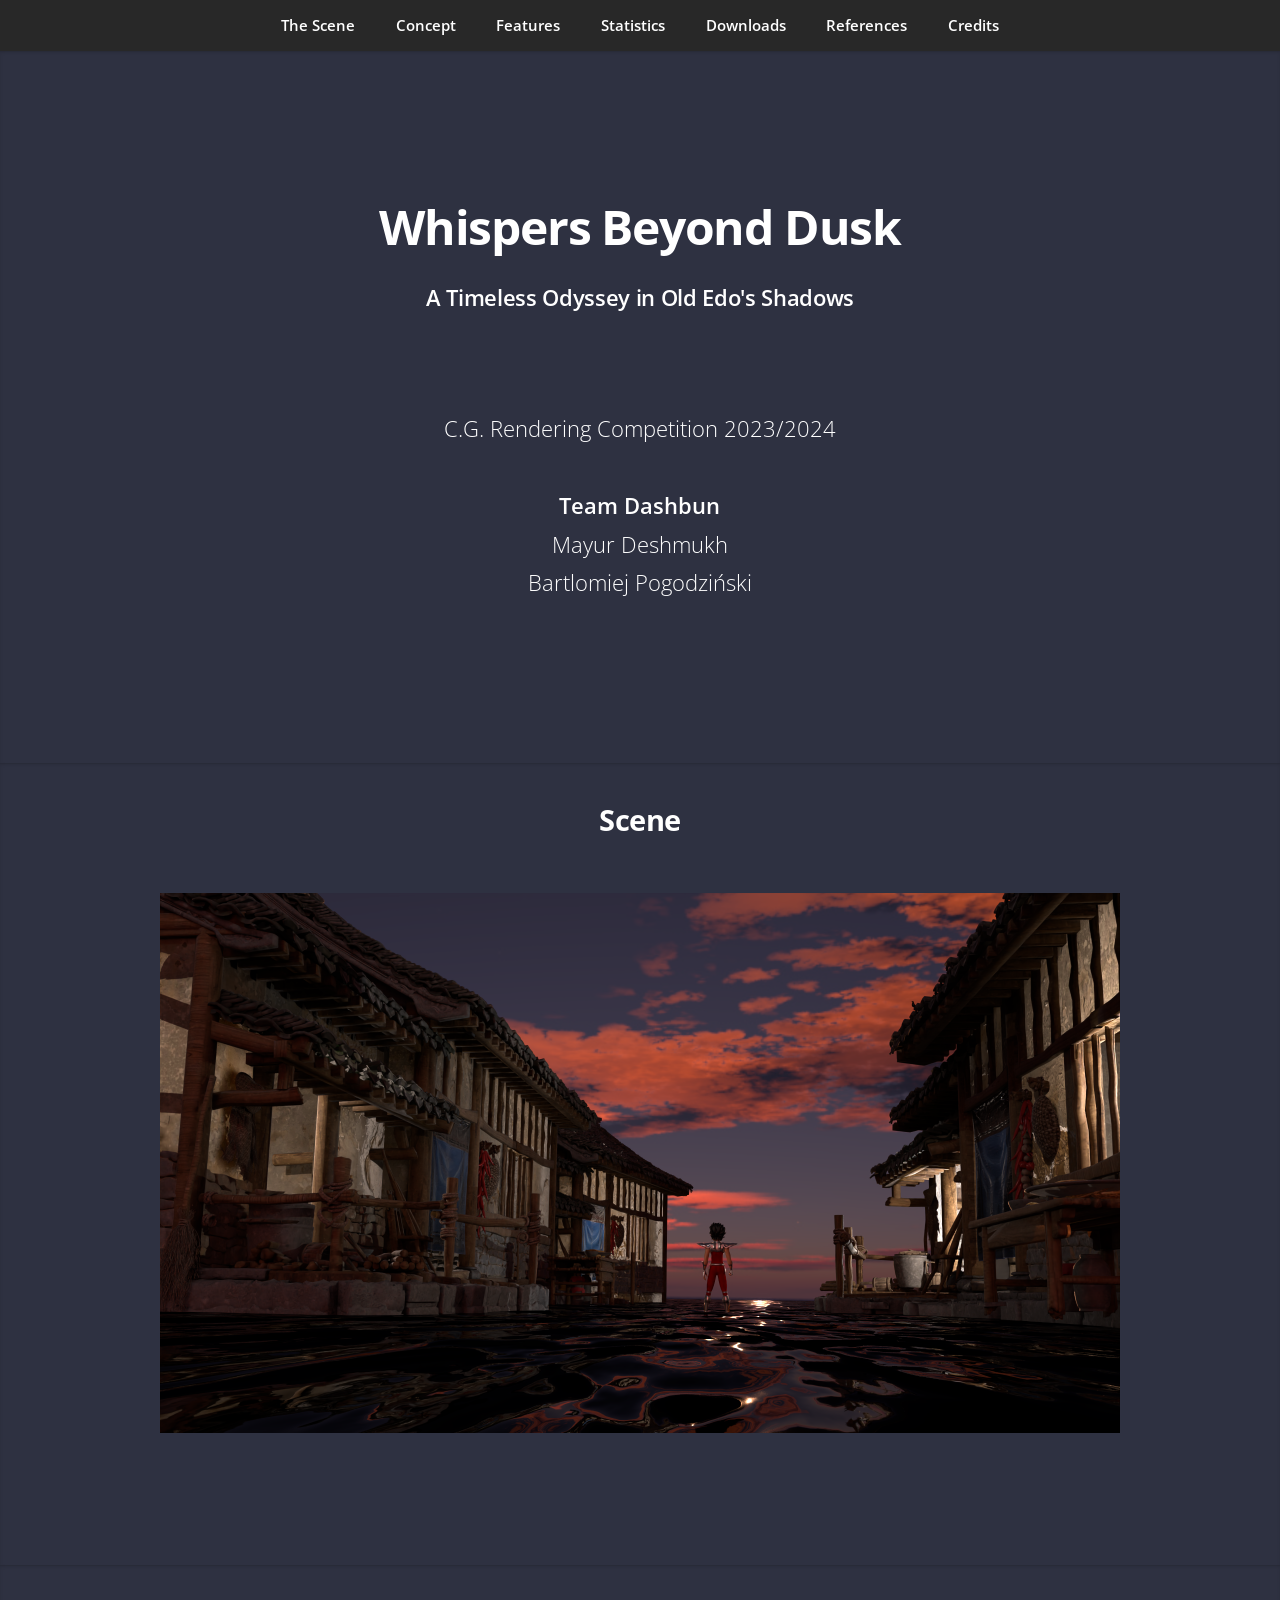
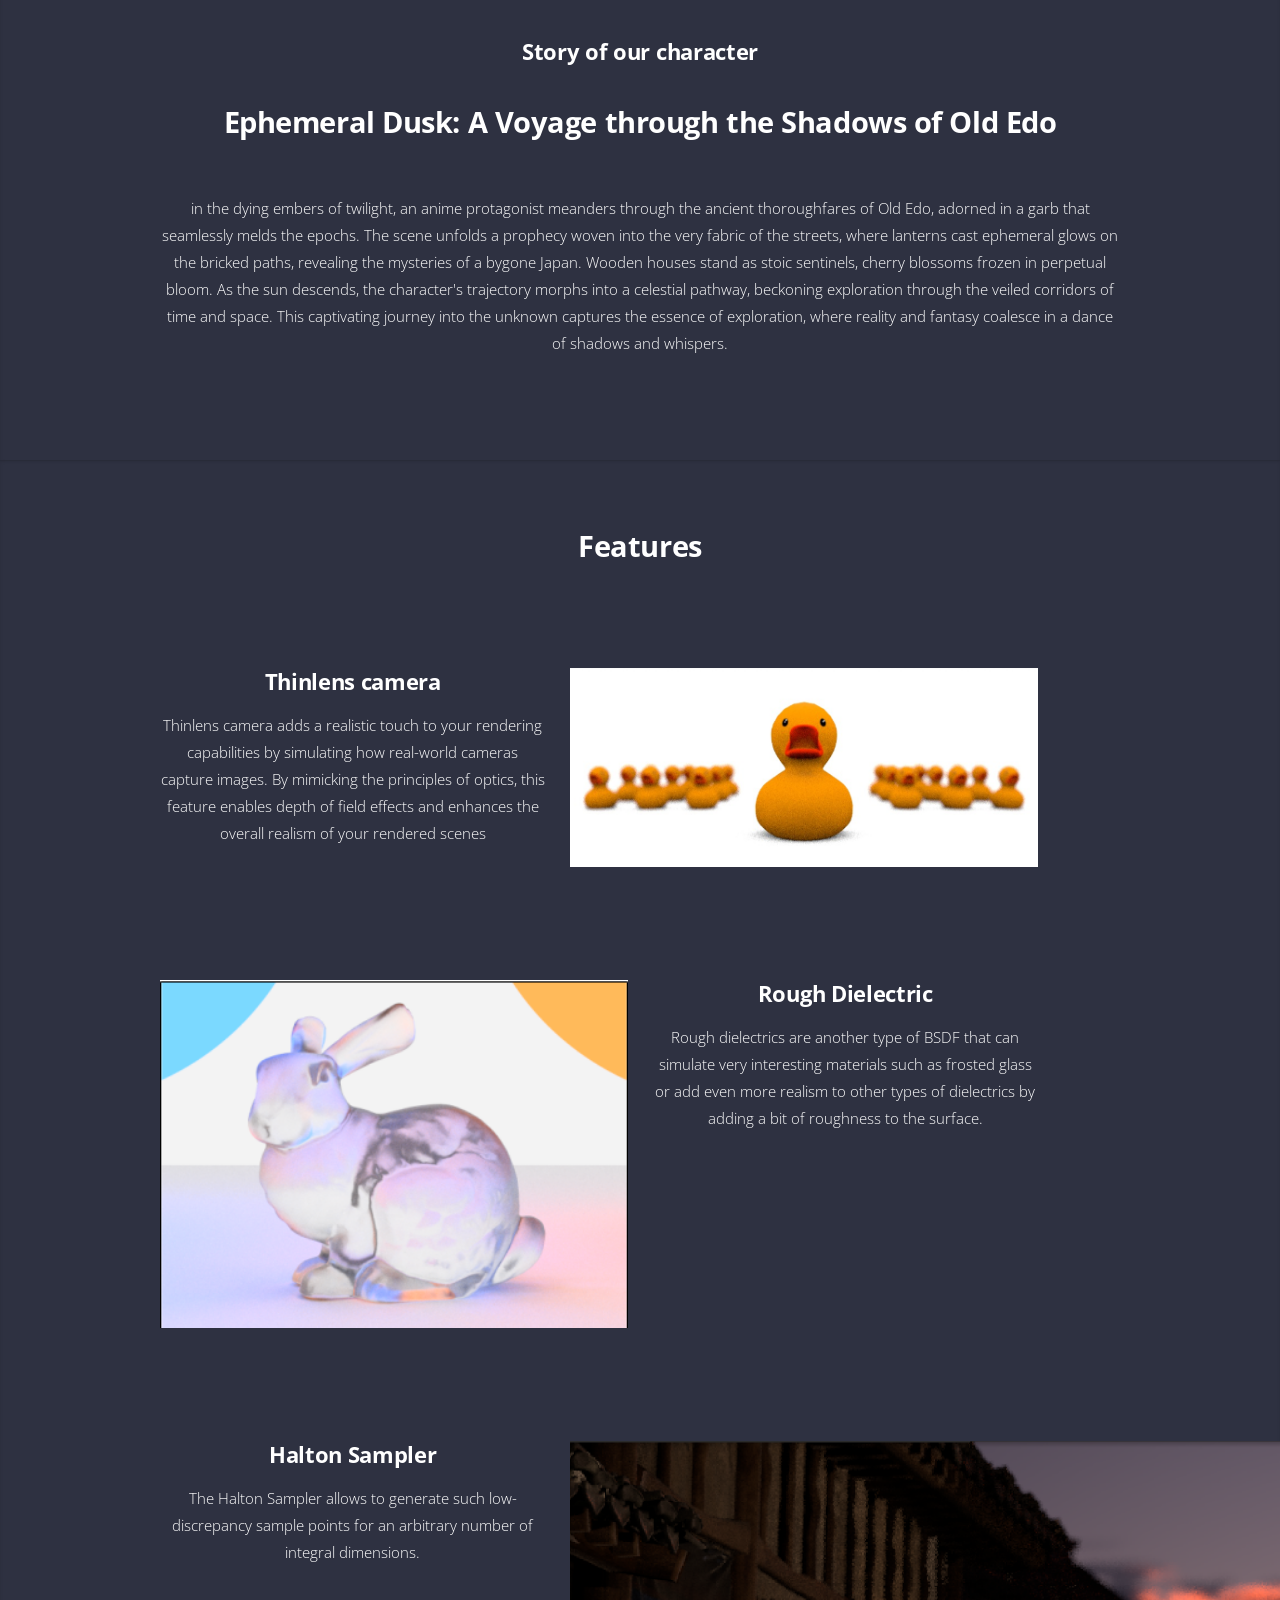
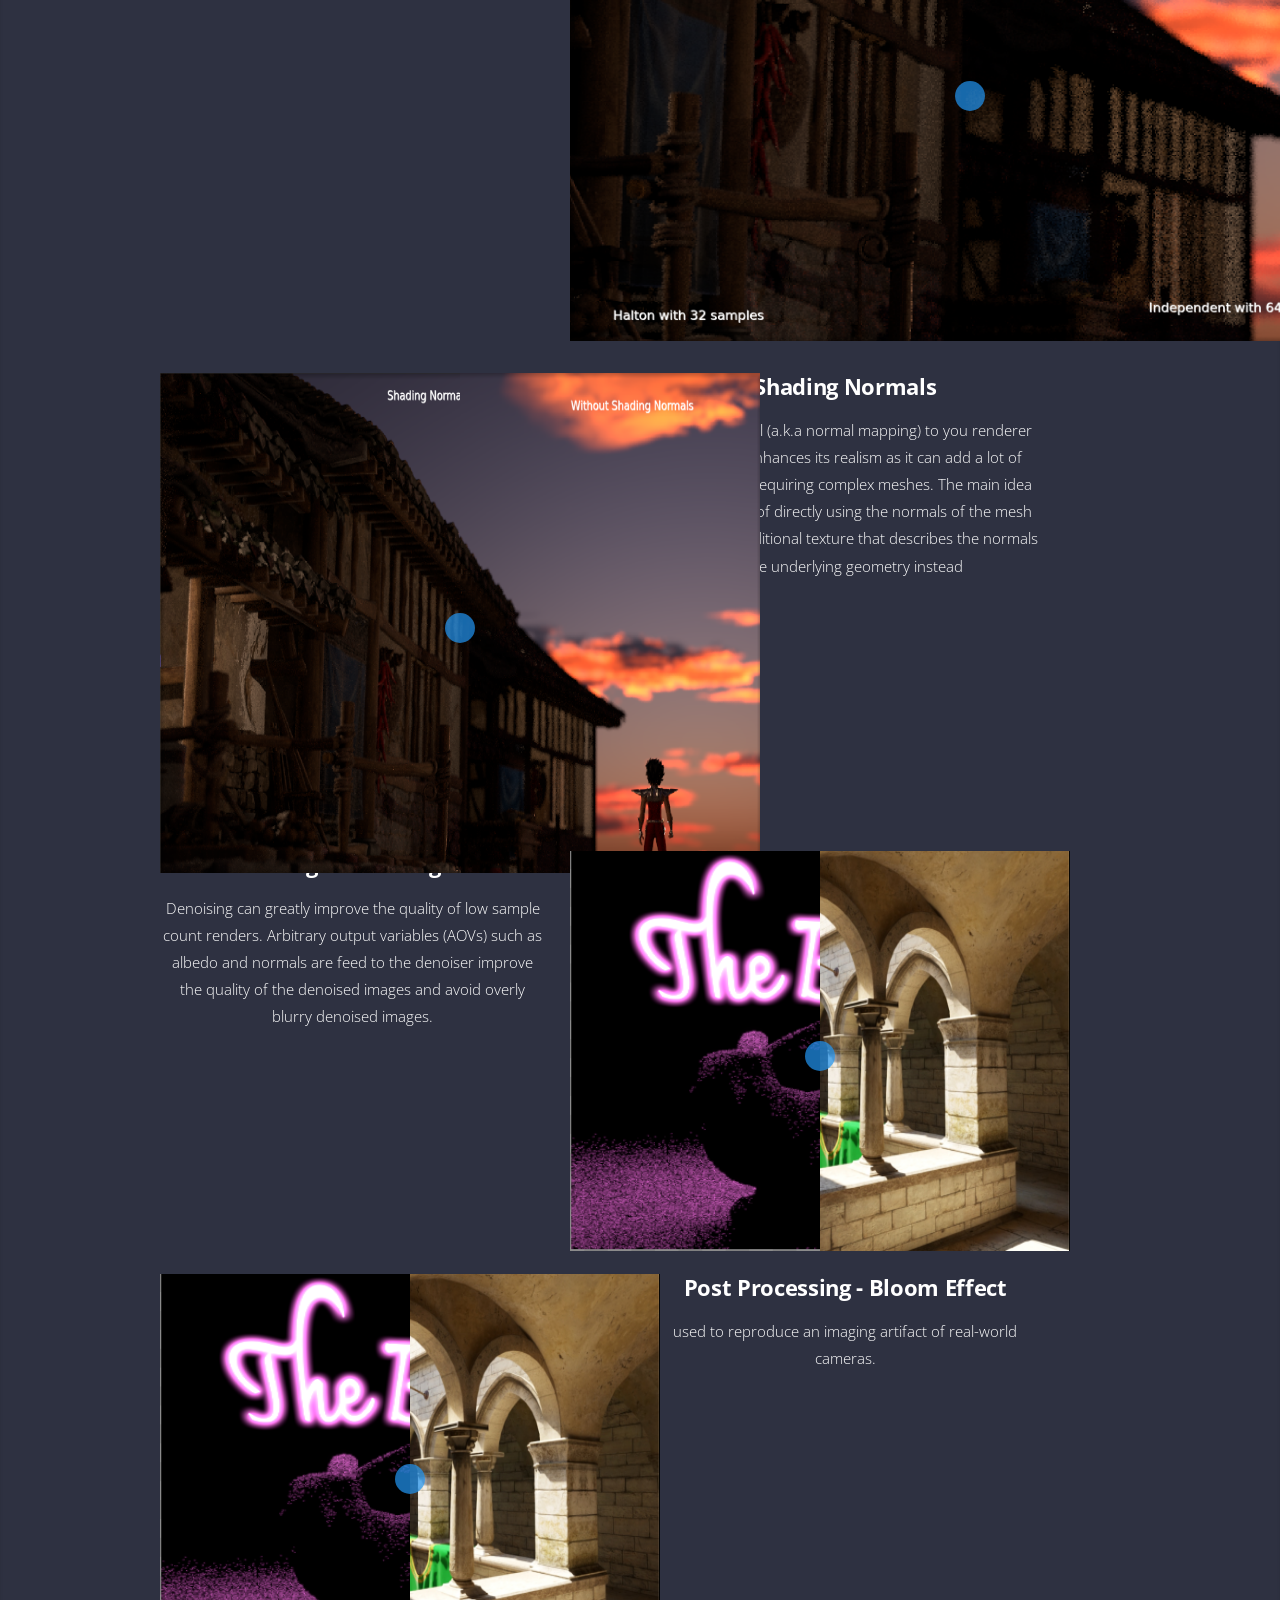
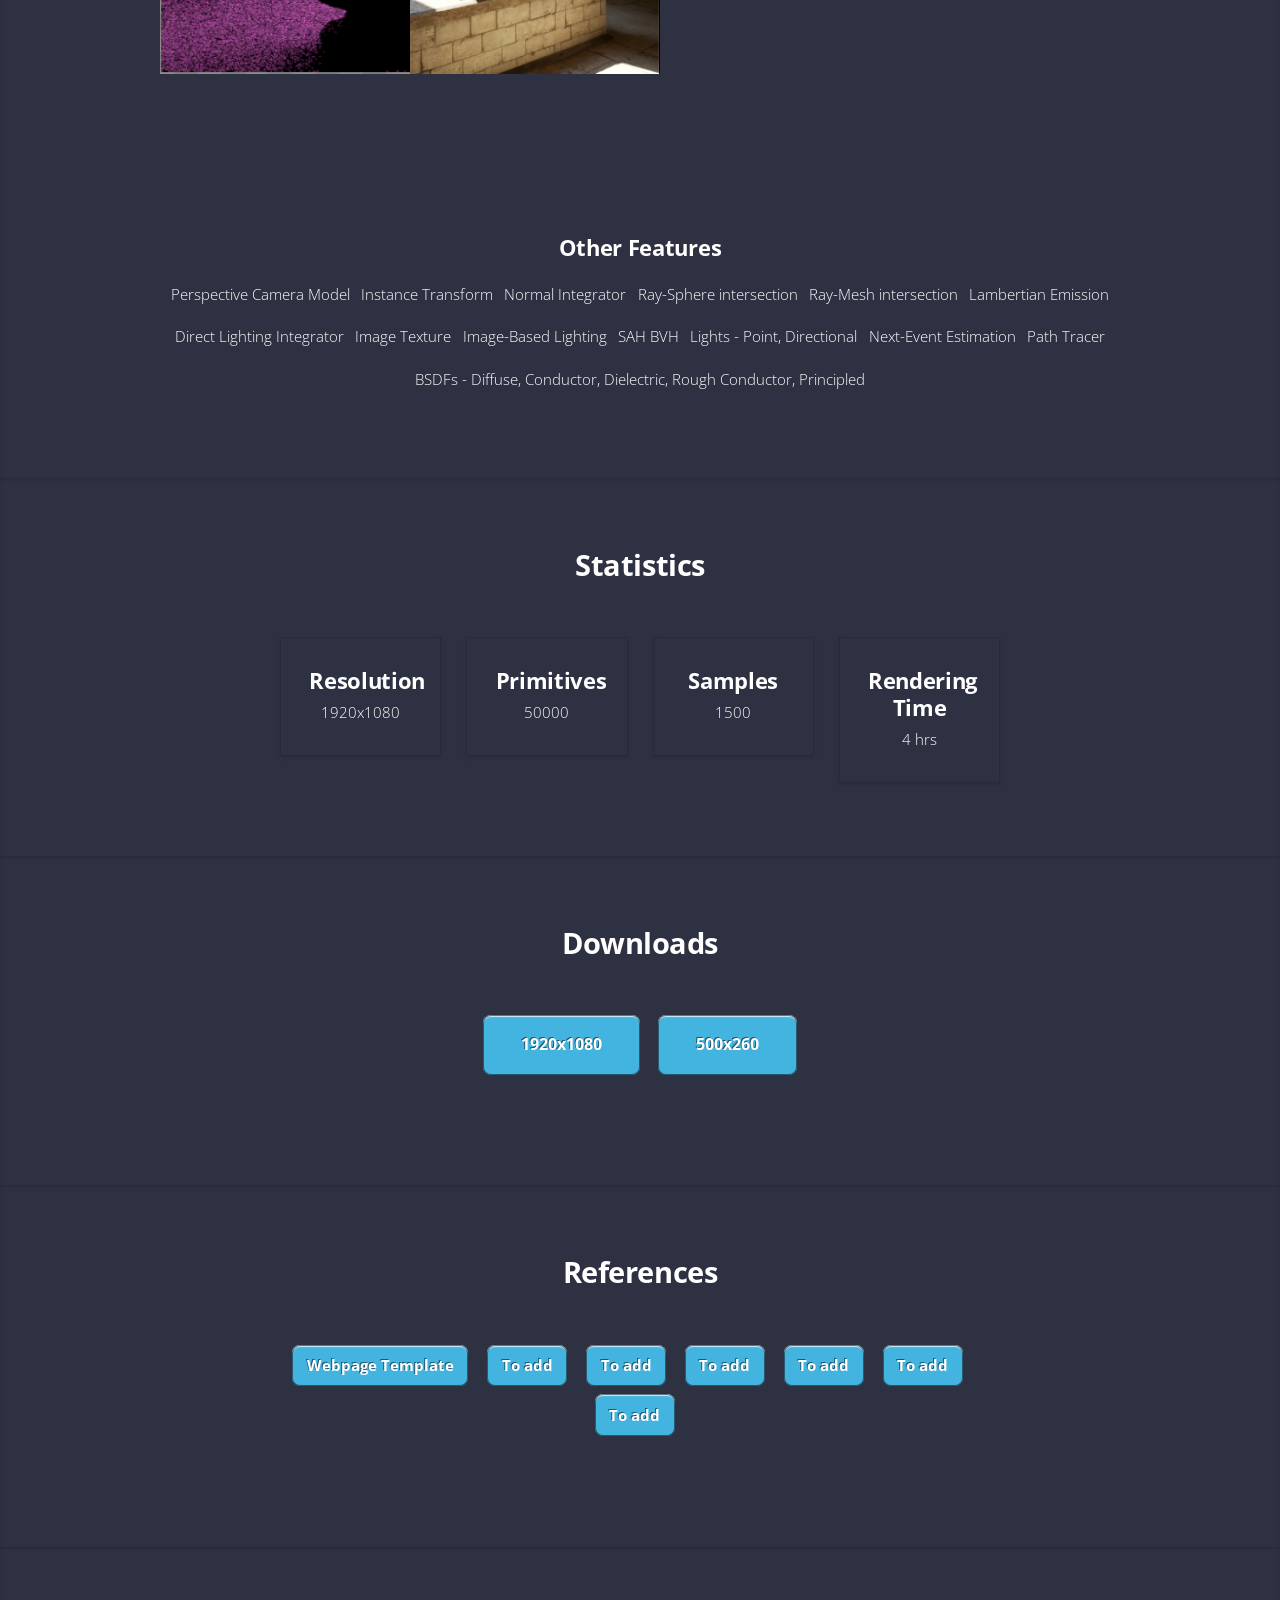
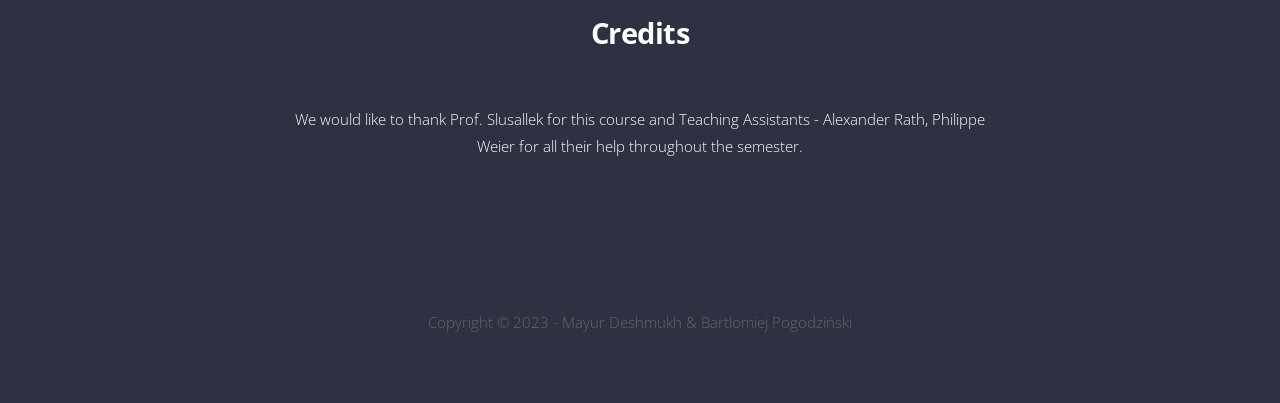
==== website/index.html @ 5ea7f29d "Update images" ====
<!DOCTYPE HTML>
<!--
	Miniport by HTML5 UP
	html5up.net | @ajlkn
	Free for personal and commercial use under the CCA 3.0 license (html5up.net/license)
-->
<html>
	<head>
		<title>Whispers Beyond Dusk: A Timeless Odyssey in Old Edo's Shadows</title>
		<meta charset="utf-8" />
		<meta name="viewport" content="width=device-width, initial-scale=1, user-scalable=no" />
		<link rel="stylesheet" href="assets/css/main.css" />
	</head>
	<body class="is-preload">

		<!-- Nav -->
			<nav id="nav">
				<ul class="container">
					<li><a href="#scene">The Scene</a></li>
					<li><a href="#scene_details">Concept</a></li>
					<li><a href="#features">Features</a></li>
					<li><a href="#statistics">Statistics</a></li>
					<li><a href="#downloads">Downloads</a></li>
					<li><a href="#references">References</a></li>
					<li><a href="#credits">Credits</a></li>
				</ul>
			</nav>

		<!-- Home -->
			<article id="top" class="wrapper style1">
				<div class="container">
					<div class="row aln-center">
						<div class="col-8 col-7-large col-12-medium">
							<!-- <header> -->
								<p><center><h1><strong style="color: #fff">Whispers Beyond Dusk</strong></h1></center></p>
								<p><center><h3><strong style="color: #fff">A Timeless Odyssey in Old Edo's Shadows</strong></h3></center></p>
								<br><br>
							<!-- </header> -->
							<center><p>C.G. Rendering Competition 2023/2024 <br> <br>
								<strong style="color: #fff">Team Dashbun</strong> <br>
							Mayur Deshmukh <br>
							Bartlomiej Pogodziński</p></center>
						</div>
					</div>
				</div>
			</article>

			<article  class="wrapper style2">
				<div class="container">
					<header>
						<h2>Scene</h2>
						<!-- <p>Proin odio consequat  sapien vestibulum consequat lorem dolore feugiat.</p> -->
					</header>
					<a id="scene" class="image featured"><img src="images/scene_high_resolution.png" alt="" /></a>
				</div>
			</article>

		<!-- Work -->
			<article id="scene_details" class="wrapper style1">
				<div class="container">
					<header style="color: #fff">
						<h3>Story of our character</h3> <br>
						<h2>Ephemeral Dusk: A Voyage through the Shadows of Old Edo</h2>
					</header>
						<!-- <h2>Here's all the stuff I do.</h2> -->
					<p>in the dying embers of twilight, an anime protagonist meanders through the ancient thoroughfares of Old Edo,
						adorned in a garb that seamlessly melds the epochs. The scene unfolds a prophecy woven into the very fabric of the streets,
						where lanterns cast ephemeral glows on the bricked paths, revealing the mysteries of a bygone Japan. 
						Wooden houses stand as stoic sentinels, cherry blossoms frozen in perpetual bloom. As the sun descends, 
						the character's trajectory morphs into a celestial pathway, beckoning exploration through the veiled corridors of time and space. 
						This captivating journey into the unknown captures the essence of exploration, 
						where reality and fantasy coalesce in a dance of shadows and whispers.</p>
					</div>
				</div>
			</article>

		<!-- Portfolio -->
			<article id="features" class="wrapper style1">
				<div class="container">
					<header>
						<h2>Features</h2>
						<br>
					</header>
					<div class="row">
						<div class="col-5 col-6-medium col-12-medium">
								<h3>Thinlens camera</h3>
								<p>Thinlens camera adds a realistic touch to your rendering capabilities by
									simulating how real-world cameras capture images. By mimicking the principles of optics, this feature enables
									depth of field effects and enhances the overall realism of your rendered scenes</p>
						</div>
						<div class="col-6 col-6-medium col-12-small">
								<a class="image featured"><img src="images/thin_lens.png" alt="" /></a>
						</div>
						<div class="col-6 col-6-medium col-12-small">

								<a class="image featured"><img src="images/rough_dielectric.png" alt="" /></a>
							<!-- </article> -->
						</div>
						<div class="col-5 col-6-medium col-12-medium">

								<h3>Rough Dielectric</h3>
								<p>Rough dielectrics are another type of BSDF that can simulate very interesting materials such as frosted glass
									or add even more realism to other types of dielectrics by adding a bit of roughness to the surface.</p>
							<!-- </article> -->
						</div>
						<div class="col-5 col-6-medium col-12-medium">

								<!-- <a href="#" class="image featured"><img src="images/pic03.jpg" alt="" /></a> -->
								<h3>Halton Sampler</h3>
								<p>The Halton Sampler allows to generate such low-discrepancy sample points for an arbitrary number of integral
									dimensions.</p>
									<br><br><br><br><br><br><br><br><br><br><br><br><br>
						</div>
						<div class="col-6 col-6-medium col-12-small">
							<div class="img-comp-container">
								<div class="img-comp-img">
									<img src="images/independent_64.png" width="800" height="500">
								</div>
								<div class="img-comp-img img-comp-overlay">
									<img src="images/halton_32_samples.png" width="800" height="500">
								</div>
							</div>
							
								<!-- <a class="image featured"><img src="images/halton_sampler.png" alt="" /></a> -->
						</div>
						<div class="col-6 col-6-medium col-12-small">
							<div class="img-comp-container">
								<div class="img-comp-img">
									<img src="images/without_normal.png" width="600" height="500">
								</div>
								<div class="img-comp-img img-comp-overlay">
									<img src="images/with_normal.png" width="600" height="500">
								</div>
							</div>
							
							
								<!-- <a class="image featured"><img src="images/shading_normals.png" alt="" /></a> -->
						</div>
						<div class="col-5 col-6-medium col-12-medium">
								<h3>Shading Normals</h3>
								<p>shading normal (a.k.a normal mapping) to you renderer can greatly enhances its realism as it can add
									a lot of detail without requiring complex meshes. The main idea is that instead of directly using the normals
									of the mesh you load an additional texture that describes the normals of the underlying geometry instead</p>
									<br><br><br><br><br><br><br><br>
						</div>
						<div class="col-5 col-6-medium col-12-medium">
								<h3>Image Denoising</h3>
								<p>Denoising can greatly improve the quality of low sample count renders. Arbitrary output variables (AOVs)
									such as albedo and normals are feed to the denoiser improve the quality of the denoised images and
									avoid overly blurry denoised images.
									
								</p>
								<br>
								<br><br><br><br><br><br>
						</div>
						<div class="col-6 col-6-medium col-12-small">
							<div class="img-comp-container">
								<div class="img-comp-img">
									<img src="images/image_denoising.png" width="500" height="400">
								</div>
								<div class="img-comp-img img-comp-overlay">
									<img src="images/bloom_effect.png" width="500" height="400">
								</div>
							</div>
						</div>
						<div class="col-6 col-6-medium col-12-small">
							<div class="img-comp-container">
								<div class="img-comp-img">
									<img src="images/image_denoising.png" width="500" height="400">
								</div>
								<div class="img-comp-img img-comp-overlay">
									<img src="images/bloom_effect.png" width="500" height="400">
								</div>
							</div>
								<!-- <a class="image featured"><img src="images/bloom_effect.png" alt="" /></a> -->
						</div>
						<div class="col-5 col-6-medium col-12-medium">

								<h3>Post Processing - Bloom Effect</h3>
								<p>used to reproduce an imaging artifact of real-world cameras.</p>
								<br><br><br><br><br><br><br><br><br><br><br><br><br><br><br>
						</div>
						<div class="col-12 col-6-medium col-12-medium">
								<h3>Other Features</h3>
								<div class="centered">
									<ul class="social">
										<li>Perspective Camera Model</li>
										<li>Instance Transform</li>
										<li>Normal Integrator</li>
										<li>Ray-Sphere intersection</li>
										<li>Ray-Mesh intersection</li>
										<li>Lambertian Emission</li>
										<li>Direct Lighting Integrator</li>
										<li>Image Texture</li>
										<li>Image-Based Lighting</li>
										<li>SAH BVH</li>
										<li>Lights - Point, Directional</li>
										<li>Next-Event Estimation</li>
										<li>Path Tracer</li>
										<li>BSDFs - Diffuse, Conductor, Dielectric, Rough Conductor, Principled</li>
									</ul>
								</div>
						</div>
					</div>
				</div>
			</article>

		<!-- Contact -->
			<article id="statistics" class="wrapper style1">
				<div class="container medium">
					<header>
						<h2>Statistics</h2>
					</header>
					<div class="row">
						<div class="col-3 col-6-medium col-12-medium">
							<article class="box style2">
								<h3><a href="#">Resolution</a></h3>
								<p>1920x1080</p>
							</article>
						</div>
						<div class="col-3 col-6-medium col-12-medium">
							<article class="box style2">
								<h3><a href="#">Primitives</a></h3>
								<p>50000</p>
							</article>
						</div>
						<div class="col-3 col-6-medium col-12-medium">
							<article class="box style2">
								<h3><a href="#">Samples</a></h3>
								<p>1500</p>
							</article>
						</div>
						<div class="col-3 col-6-medium col-5-medium">
							<article class="box style2">
								<h3><a href="#">Rendering Time</a></h3>
								<p>4 hrs</p>
							</article>
						</div>
					</div>
					</div>
				</div>
			</article>

			<article id="downloads" class="wrapper style1">
				<div class="container medium">
					<header>
						<h2>Downloads</h2>
					</header>
					<div class="row">
						<div class="col-12">
							<ul class="actions">
								<li><a class="button" href="images/scene_high_resolution.png" target="_blank">1920x1080</a></li>
								<li><a class="button" href="assets/img/high_res.png">500x260</a></li>
							</ul>
						</div>
					</div>
				</div>
			</article>

			<article id="references" class="wrapper style1">
				<div class="container medium">
					<header>
						<h2>References</h2>
					</header>
					<div class="row">
						<ul class="actions">
							<li><a class="references" href="https://html5up.net/miniport" target="_blank">Webpage Template</a></li>
							<li><a class="references" href="#" target="_blank">To add</a></li>
							<li><a class="references" href="#" target="_blank">To add</a></li>
							<li><a class="references" href="#" target="_blank">To add</a></li>
							<li><a class="references" href="#" target="_blank">To add</a></li>
							<li><a class="references" href="#" target="_blank">To add</a></li>
							<li><a class="references" href="#" target="_blank">To add</a></li>
						</ul>
					</div>
				</div>
			</article>

			<article id="credits" class="wrapper style1">
				<div class="container medium">
					<header>
						<h2>Credits</h2>
					</header>
					<div class="row">
						<p>We would like to thank Prof. Slusallek for this course and Teaching Assistants - Alexander Rath, Philippe Weier for all their help throughout the semester.</p>
					</div>
					<br><br><br>
					<footer>
						<ul id="copyright">
							<li>Copyright &copy; 2023 - Mayur Deshmukh & Bartlomiej Pogodziński</li>
						</ul>
					</footer>
				</div>
			</article>

		<!-- Scripts -->
			<script src="assets/js/jquery.min.js"></script>
			<script src="assets/js/jquery.scrolly.min.js"></script>
			<script src="assets/js/browser.min.js"></script>
			<script src="assets/js/breakpoints.min.js"></script>
			<script src="assets/js/util.js"></script>
			<script src="assets/js/main.js"></script>
			<script src="assets/js/imagecomparison.js"></script>
			<script>
				initComparisons();
			</script>
	</body>
</html>
---- website/assets/css/main.css ----
@import url("https://fonts.googleapis.com/css?family=Open+Sans:300,300italic,600,600italic,700");
@import url("fontawesome-all.min.css");

/*
	Miniport by HTML5 UP
	html5up.net | @ajlkn
	Free for personal and commercial use under the CCA 3.0 license (html5up.net/license)
*/

html, body, div, span, applet, object,
iframe, h1, h2, h3, h4, h5, h6, p, blockquote,
pre, a, abbr, acronym, address, big, cite,
code, del, dfn, em, img, ins, kbd, q, s, samp,
small, strike, strong, sub, sup, tt, var, b,
u, i, center, dl, dt, dd, ol, ul, li, fieldset,
form, label, legend, table, caption, tbody,
tfoot, thead, tr, th, td, article, aside,
canvas, details, embed, figure, figcaption,
footer, header, hgroup, menu, nav, output, ruby,
section, summary, time, mark, audio, video {
	margin: 0;
	padding: 0;
	border: 0;
	font-size: 100%;
	font: inherit;
	vertical-align: baseline;}

article, aside, details, figcaption, figure,
footer, header, hgroup, menu, nav, section {
	display: block;}

body {
	line-height: 1;
}

ol, ul {
	list-style: none;
}

blockquote, q {
	quotes: none;
}

	blockquote:before, blockquote:after, q:before, q:after {
		content: '';
		content: none;
	}

table {
	border-collapse: collapse;
	border-spacing: 0;
}

body {
	-webkit-text-size-adjust: none;
}

mark {
	background-color: transparent;
	color: inherit;
}

input::-moz-focus-inner {
	border: 0;
	padding: 0;
}

input, select, textarea {
	-moz-appearance: none;
	-webkit-appearance: none;
	-ms-appearance: none;
	appearance: none;
}

/* Basic */

	html {
		box-sizing: border-box;
	}

	*, *:before, *:after {
		box-sizing: inherit;
	}

	body {
		padding-top: 3.5em;
	}

		body.is-preload *, body.is-preload *:before, body.is-preload *:after {
			-moz-animation: none !important;
			-webkit-animation: none !important;
			-ms-animation: none !important;
			animation: none !important;
			-moz-transition: none !important;
			-webkit-transition: none !important;
			-ms-transition: none !important;
			transition: none !important;
		}

	body, input, textarea, select {
		font-family: 'Open Sans', sans-serif;
		line-height: 1.85em;
		color: #888;
		font-weight: 300;
		font-size: 13pt;
	}

	a {
		-moz-transition: color .2s ease-in-out;
		-webkit-transition: color .2s ease-in-out;
		-ms-transition: color .2s ease-in-out;
		transition: color .2s ease-in-out;
		color: #43B3E0;
		text-decoration: underline;
	}

		a:hover {
			color: #43bff0 !important;
		}

		a img {
			border: 0;
		}

	b, strong {
		font-weight: 600;
		color: #3e3e3e;
	}

	i, em {
		font-style: italic;
	}

	sub {
		position: relative;
		top: 0.5em;
		font-size: 0.8em;
	}

	sup {
		position: relative;
		top: -0.5em;
		font-size: 0.8em;
	}

	blockquote {
		border-left: solid 0.75em #eee;
		padding: 1em 0 1em 1.5em;
		font-style: italic;
	}

	h1, h2, h3, h4, h5, h6 {
		color: #3e3e3e;
		margin: 0 0 0.75em 0;
		color: #fff;
	}

	h1 a, h2 a, h3 a, h4 a, h5 a, h6 a {
		text-decoration: none;
		color: inherit;
	}

	h2, h3, h4, h5, h6 {
		font-weight: 700;
	}

	h1 {
		font-size: 3.25em;
		letter-spacing: -0.025em;
		font-weight: 300;
	}

		h1 strong {
			font-weight: 700;
		}

	h2 {
		font-size: 2em;
		letter-spacing: -0.015em;
	}

	h3 {
		font-size: 1.5em;
		letter-spacing: -0.015em;
	}

	em, i {
		font-style: italic;
	}

	br.clear {
		clear: both;
	}

	hr {
		border: 0;
		border-top: solid 1px #444;
		border-top-color: rgba(0, 0, 0, 0.35);
		box-shadow: 0px 1px 0px 0px rgba(255, 255, 255, 0.1);
		height: 1px;
		margin: 3em 0;
	}

	p, ul, ol, dl, table {
		margin-bottom: 2em;
	}

	header {
		margin: 0 0 3em 0;
	}

		header > p {
			font-size: 1.25em;
			margin: 0;
		}

	footer {
		margin: 3em 0 0 0;
	}

		footer > p {
			font-size: 1.25em;
		}

/* Container */

	.container {
		margin: 0 auto;
		max-width: calc(100% - 50px);
		width: 1200px;
	}

		.container.medium {
			width: 900px;
		}

		@media screen and (max-width: 1680px) {

			.container {
				width: 1200px;
			}

				.container.medium {
					width: 900px;
				}

		}

		@media screen and (max-width: 1280px) {

			.container {
				width: 960px;
			}

				.container.medium {
					width: 720px;
				}

		}

		@media screen and (max-width: 980px) {

			.container {
				width: 100%;
			}

				.container.medium {
					width: 75%;
				}

		}

		@media screen and (max-width: 736px) {

			.container {
				width: 100%;
				max-width: calc(100% - 30px);
			}

				.container.medium {
					width: 100%;
				}

		}

/* Row */

	.row {
		display: flex;
		flex-wrap: wrap;
		box-sizing: border-box;
		align-items: stretch;
	}

		.row > * {
			box-sizing: border-box;
		}

		.row.gtr-uniform > * > :last-child {
			margin-bottom: 0;
		}

		.row.aln-left {
			justify-content: flex-start;
		}

		.row.aln-center {
			justify-content: center;
		}

		.row.aln-right {
			justify-content: flex-end;
		}

		.row.aln-top {
			align-items: flex-start;
		}

		.row.aln-middle {
			align-items: center;
		}

		.row.aln-bottom {
			align-items: flex-end;
		}

		.row > .imp {
			order: -1;
		}

		.row > .col-1 {
			width: 8.33333%;
		}

		.row > .off-1 {
			margin-left: 8.33333%;
		}

		.row > .col-2 {
			width: 16.66667%;
		}

		.row > .off-2 {
			margin-left: 16.66667%;
		}

		.row > .col-3 {
			width: 25%;
		}

		.row > .off-3 {
			margin-left: 25%;
		}

		.row > .col-4 {
			width: 33.33333%;
		}

		.row > .off-4 {
			margin-left: 33.33333%;
		}

		.row > .col-5 {
			width: 41.66667%;
		}

		.row > .off-5 {
			margin-left: 41.66667%;
		}

		.row > .col-6 {
			width: 50%;
		}

		.row > .off-6 {
			margin-left: 50%;
		}

		.row > .col-7 {
			width: 58.33333%;
		}

		.row > .off-7 {
			margin-left: 58.33333%;
		}

		.row > .col-8 {
			width: 66.66667%;
		}

		.row > .off-8 {
			margin-left: 66.66667%;
		}

		.row > .col-9 {
			width: 75%;
		}

		.row > .off-9 {
			margin-left: 75%;
		}

		.row > .col-10 {
			width: 83.33333%;
		}

		.row > .off-10 {
			margin-left: 83.33333%;
		}

		.row > .col-11 {
			width: 91.66667%;
		}

		.row > .off-11 {
			margin-left: 91.66667%;
		}

		.row > .col-12 {
			width: 100%;
		}

		.row > .off-12 {
			margin-left: 100%;
		}

		.row.gtr-0 {
			margin-top: 0px;
			margin-left: 0px;
		}

			.row.gtr-0 > * {
				padding: 0px 0 0 0px;
			}

			.row.gtr-0.gtr-uniform {
				margin-top: 0px;
			}

				.row.gtr-0.gtr-uniform > * {
					padding-top: 0px;
				}

		.row.gtr-25 {
			margin-top: -6.25px;
			margin-left: -6.25px;
		}

			.row.gtr-25 > * {
				padding: 6.25px 0 0 6.25px;
			}

			.row.gtr-25.gtr-uniform {
				margin-top: -6.25px;
			}

				.row.gtr-25.gtr-uniform > * {
					padding-top: 6.25px;
				}

		.row.gtr-50 {
			margin-top: -12.5px;
			margin-left: -12.5px;
		}

			.row.gtr-50 > * {
				padding: 12.5px 0 0 12.5px;
			}

			.row.gtr-50.gtr-uniform {
				margin-top: -12.5px;
			}

				.row.gtr-50.gtr-uniform > * {
					padding-top: 12.5px;
				}

		.row {
			margin-top: -25px;
			margin-left: -25px;
		}

			.row > * {
				padding: 25px 0 0 25px;
			}

			.row.gtr-uniform {
				margin-top: -25px;
			}

				.row.gtr-uniform > * {
					padding-top: 25px;
				}

		.row.gtr-150 {
			margin-top: -37.5px;
			margin-left: -37.5px;
		}

			.row.gtr-150 > * {
				padding: 37.5px 0 0 37.5px;
			}

			.row.gtr-150.gtr-uniform {
				margin-top: -37.5px;
			}

				.row.gtr-150.gtr-uniform > * {
					padding-top: 37.5px;
				}

		.row.gtr-200 {
			margin-top: -50px;
			margin-left: -50px;
		}

			.row.gtr-200 > * {
				padding: 50px 0 0 50px;
			}

			.row.gtr-200.gtr-uniform {
				margin-top: -50px;
			}

				.row.gtr-200.gtr-uniform > * {
					padding-top: 50px;
				}

		@media screen and (max-width: 1680px) {

			.row {
				display: flex;
				flex-wrap: wrap;
				box-sizing: border-box;
				align-items: stretch;
			}

				.row > * {
					box-sizing: border-box;
				}

				.row.gtr-uniform > * > :last-child {
					margin-bottom: 0;
				}

				.row.aln-left {
					justify-content: flex-start;
				}

				.row.aln-center {
					justify-content: center;
				}

				.row.aln-right {
					justify-content: flex-end;
				}

				.row.aln-top {
					align-items: flex-start;
				}

				.row.aln-middle {
					align-items: center;
				}

				.row.aln-bottom {
					align-items: flex-end;
				}

				.row > .imp-xlarge {
					order: -1;
				}

				.row > .col-1-xlarge {
					width: 8.33333%;
				}

				.row > .off-1-xlarge {
					margin-left: 8.33333%;
				}

				.row > .col-2-xlarge {
					width: 16.66667%;
				}

				.row > .off-2-xlarge {
					margin-left: 16.66667%;
				}

				.row > .col-3-xlarge {
					width: 25%;
				}

				.row > .off-3-xlarge {
					margin-left: 25%;
				}

				.row > .col-4-xlarge {
					width: 33.33333%;
				}

				.row > .off-4-xlarge {
					margin-left: 33.33333%;
				}

				.row > .col-5-xlarge {
					width: 41.66667%;
				}

				.row > .off-5-xlarge {
					margin-left: 41.66667%;
				}

				.row > .col-6-xlarge {
					width: 50%;
				}

				.row > .off-6-xlarge {
					margin-left: 50%;
				}

				.row > .col-7-xlarge {
					width: 58.33333%;
				}

				.row > .off-7-xlarge {
					margin-left: 58.33333%;
				}

				.row > .col-8-xlarge {
					width: 66.66667%;
				}

				.row > .off-8-xlarge {
					margin-left: 66.66667%;
				}

				.row > .col-9-xlarge {
					width: 75%;
				}

				.row > .off-9-xlarge {
					margin-left: 75%;
				}

				.row > .col-10-xlarge {
					width: 83.33333%;
				}

				.row > .off-10-xlarge {
					margin-left: 83.33333%;
				}

				.row > .col-11-xlarge {
					width: 91.66667%;
				}

				.row > .off-11-xlarge {
					margin-left: 91.66667%;
				}

				.row > .col-12-xlarge {
					width: 100%;
				}

				.row > .off-12-xlarge {
					margin-left: 100%;
				}

				.row.gtr-0 {
					margin-top: 0px;
					margin-left: 0px;
				}

					.row.gtr-0 > * {
						padding: 0px 0 0 0px;
					}

					.row.gtr-0.gtr-uniform {
						margin-top: 0px;
					}

						.row.gtr-0.gtr-uniform > * {
							padding-top: 0px;
						}

				.row.gtr-25 {
					margin-top: -6.25px;
					margin-left: -6.25px;
				}

					.row.gtr-25 > * {
						padding: 6.25px 0 0 6.25px;
					}

					.row.gtr-25.gtr-uniform {
						margin-top: -6.25px;
					}

						.row.gtr-25.gtr-uniform > * {
							padding-top: 6.25px;
						}

				.row.gtr-50 {
					margin-top: -12.5px;
					margin-left: -12.5px;
				}

					.row.gtr-50 > * {
						padding: 12.5px 0 0 12.5px;
					}

					.row.gtr-50.gtr-uniform {
						margin-top: -12.5px;
					}

						.row.gtr-50.gtr-uniform > * {
							padding-top: 12.5px;
						}

				.row {
					margin-top: -25px;
					margin-left: -25px;
				}

					.row > * {
						padding: 25px 0 0 25px;
					}

					.row.gtr-uniform {
						margin-top: -25px;
					}

						.row.gtr-uniform > * {
							padding-top: 25px;
						}

				.row.gtr-150 {
					margin-top: -37.5px;
					margin-left: -37.5px;
				}

					.row.gtr-150 > * {
						padding: 37.5px 0 0 37.5px;
					}

					.row.gtr-150.gtr-uniform {
						margin-top: -37.5px;
					}

						.row.gtr-150.gtr-uniform > * {
							padding-top: 37.5px;
						}

				.row.gtr-200 {
					margin-top: -50px;
					margin-left: -50px;
				}

					.row.gtr-200 > * {
						padding: 50px 0 0 50px;
					}

					.row.gtr-200.gtr-uniform {
						margin-top: -50px;
					}

						.row.gtr-200.gtr-uniform > * {
							padding-top: 50px;
						}

		}

		@media screen and (max-width: 1280px) {

			.row {
				display: flex;
				flex-wrap: wrap;
				box-sizing: border-box;
				align-items: stretch;
			}

				.row > * {
					box-sizing: border-box;
				}

				.row.gtr-uniform > * > :last-child {
					margin-bottom: 0;
				}

				.row.aln-left {
					justify-content: flex-start;
				}

				.row.aln-center {
					justify-content: center;
				}

				.row.aln-right {
					justify-content: flex-end;
				}

				.row.aln-top {
					align-items: flex-start;
				}

				.row.aln-middle {
					align-items: center;
				}

				.row.aln-bottom {
					align-items: flex-end;
				}

				.row > .imp-large {
					order: -1;
				}

				.row > .col-1-large {
					width: 8.33333%;
				}

				.row > .off-1-large {
					margin-left: 8.33333%;
				}

				.row > .col-2-large {
					width: 16.66667%;
				}

				.row > .off-2-large {
					margin-left: 16.66667%;
				}

				.row > .col-3-large {
					width: 25%;
				}

				.row > .off-3-large {
					margin-left: 25%;
				}

				.row > .col-4-large {
					width: 33.33333%;
				}

				.row > .off-4-large {
					margin-left: 33.33333%;
				}

				.row > .col-5-large {
					width: 41.66667%;
				}

				.row > .off-5-large {
					margin-left: 41.66667%;
				}

				.row > .col-6-large {
					width: 50%;
				}

				.row > .off-6-large {
					margin-left: 50%;
				}

				.row > .col-7-large {
					width: 58.33333%;
				}

				.row > .off-7-large {
					margin-left: 58.33333%;
				}

				.row > .col-8-large {
					width: 66.66667%;
				}

				.row > .off-8-large {
					margin-left: 66.66667%;
				}

				.row > .col-9-large {
					width: 75%;
				}

				.row > .off-9-large {
					margin-left: 75%;
				}

				.row > .col-10-large {
					width: 83.33333%;
				}

				.row > .off-10-large {
					margin-left: 83.33333%;
				}

				.row > .col-11-large {
					width: 91.66667%;
				}

				.row > .off-11-large {
					margin-left: 91.66667%;
				}

				.row > .col-12-large {
					width: 100%;
				}

				.row > .off-12-large {
					margin-left: 100%;
				}

				.row.gtr-0 {
					margin-top: 0px;
					margin-left: 0px;
				}

					.row.gtr-0 > * {
						padding: 0px 0 0 0px;
					}

					.row.gtr-0.gtr-uniform {
						margin-top: 0px;
					}

						.row.gtr-0.gtr-uniform > * {
							padding-top: 0px;
						}

				.row.gtr-25 {
					margin-top: -6.25px;
					margin-left: -6.25px;
				}

					.row.gtr-25 > * {
						padding: 6.25px 0 0 6.25px;
					}

					.row.gtr-25.gtr-uniform {
						margin-top: -6.25px;
					}

						.row.gtr-25.gtr-uniform > * {
							padding-top: 6.25px;
						}

				.row.gtr-50 {
					margin-top: -12.5px;
					margin-left: -12.5px;
				}

					.row.gtr-50 > * {
						padding: 12.5px 0 0 12.5px;
					}

					.row.gtr-50.gtr-uniform {
						margin-top: -12.5px;
					}

						.row.gtr-50.gtr-uniform > * {
							padding-top: 12.5px;
						}

				.row {
					margin-top: -25px;
					margin-left: -25px;
				}

					.row > * {
						padding: 25px 0 0 25px;
					}

					.row.gtr-uniform {
						margin-top: -25px;
					}

						.row.gtr-uniform > * {
							padding-top: 25px;
						}

				.row.gtr-150 {
					margin-top: -37.5px;
					margin-left: -37.5px;
				}

					.row.gtr-150 > * {
						padding: 37.5px 0 0 37.5px;
					}

					.row.gtr-150.gtr-uniform {
						margin-top: -37.5px;
					}

						.row.gtr-150.gtr-uniform > * {
							padding-top: 37.5px;
						}

				.row.gtr-200 {
					margin-top: -50px;
					margin-left: -50px;
				}

					.row.gtr-200 > * {
						padding: 50px 0 0 50px;
					}

					.row.gtr-200.gtr-uniform {
						margin-top: -50px;
					}

						.row.gtr-200.gtr-uniform > * {
							padding-top: 50px;
						}

		}

		@media screen and (max-width: 980px) {

			.row {
				display: flex;
				flex-wrap: wrap;
				box-sizing: border-box;
				align-items: stretch;
			}

				.row > * {
					box-sizing: border-box;
				}

				.row.gtr-uniform > * > :last-child {
					margin-bottom: 0;
				}

				.row.aln-left {
					justify-content: flex-start;
				}

				.row.aln-center {
					justify-content: center;
				}

				.row.aln-right {
					justify-content: flex-end;
				}

				.row.aln-top {
					align-items: flex-start;
				}

				.row.aln-middle {
					align-items: center;
				}

				.row.aln-bottom {
					align-items: flex-end;
				}

				.row > .imp-medium {
					order: -1;
				}

				.row > .col-1-medium {
					width: 8.33333%;
				}

				.row > .off-1-medium {
					margin-left: 8.33333%;
				}

				.row > .col-2-medium {
					width: 16.66667%;
				}

				.row > .off-2-medium {
					margin-left: 16.66667%;
				}

				.row > .col-3-medium {
					width: 25%;
				}

				.row > .off-3-medium {
					margin-left: 25%;
				}

				.row > .col-4-medium {
					width: 33.33333%;
				}

				.row > .off-4-medium {
					margin-left: 33.33333%;
				}

				.row > .col-5-medium {
					width: 41.66667%;
				}

				.row > .off-5-medium {
					margin-left: 41.66667%;
				}

				.row > .col-6-medium {
					width: 50%;
				}

				.row > .off-6-medium {
					margin-left: 50%;
				}

				.row > .col-7-medium {
					width: 58.33333%;
				}

				.row > .off-7-medium {
					margin-left: 58.33333%;
				}

				.row > .col-8-medium {
					width: 66.66667%;
				}

				.row > .off-8-medium {
					margin-left: 66.66667%;
				}

				.row > .col-9-medium {
					width: 75%;
				}

				.row > .off-9-medium {
					margin-left: 75%;
				}

				.row > .col-10-medium {
					width: 83.33333%;
				}

				.row > .off-10-medium {
					margin-left: 83.33333%;
				}

				.row > .col-11-medium {
					width: 91.66667%;
				}

				.row > .off-11-medium {
					margin-left: 91.66667%;
				}

				.row > .col-12-medium {
					width: 100%;
				}

				.row > .off-12-medium {
					margin-left: 100%;
				}

				.row.gtr-0 {
					margin-top: 0px;
					margin-left: 0px;
				}

					.row.gtr-0 > * {
						padding: 0px 0 0 0px;
					}

					.row.gtr-0.gtr-uniform {
						margin-top: 0px;
					}

						.row.gtr-0.gtr-uniform > * {
							padding-top: 0px;
						}

				.row.gtr-25 {
					margin-top: -6.25px;
					margin-left: -6.25px;
				}

					.row.gtr-25 > * {
						padding: 6.25px 0 0 6.25px;
					}

					.row.gtr-25.gtr-uniform {
						margin-top: -6.25px;
					}

						.row.gtr-25.gtr-uniform > * {
							padding-top: 6.25px;
						}

				.row.gtr-50 {
					margin-top: -12.5px;
					margin-left: -12.5px;
				}

					.row.gtr-50 > * {
						padding: 12.5px 0 0 12.5px;
					}

					.row.gtr-50.gtr-uniform {
						margin-top: -12.5px;
					}

						.row.gtr-50.gtr-uniform > * {
							padding-top: 12.5px;
						}

				.row {
					margin-top: -25px;
					margin-left: -25px;
				}

					.row > * {
						padding: 25px 0 0 25px;
					}

					.row.gtr-uniform {
						margin-top: -25px;
					}

						.row.gtr-uniform > * {
							padding-top: 25px;
						}

				.row.gtr-150 {
					margin-top: -37.5px;
					margin-left: -37.5px;
				}

					.row.gtr-150 > * {
						padding: 37.5px 0 0 37.5px;
					}

					.row.gtr-150.gtr-uniform {
						margin-top: -37.5px;
					}

						.row.gtr-150.gtr-uniform > * {
							padding-top: 37.5px;
						}

				.row.gtr-200 {
					margin-top: -50px;
					margin-left: -50px;
				}

					.row.gtr-200 > * {
						padding: 50px 0 0 50px;
					}

					.row.gtr-200.gtr-uniform {
						margin-top: -50px;
					}

						.row.gtr-200.gtr-uniform > * {
							padding-top: 50px;
						}

		}

		@media screen and (max-width: 736px) {

			.row {
				display: flex;
				flex-wrap: wrap;
				box-sizing: border-box;
				align-items: stretch;
			}

				.row > * {
					box-sizing: border-box;
				}

				.row.gtr-uniform > * > :last-child {
					margin-bottom: 0;
				}

				.row.aln-left {
					justify-content: flex-start;
				}

				.row.aln-center {
					justify-content: center;
				}

				.row.aln-right {
					justify-content: flex-end;
				}

				.row.aln-top {
					align-items: flex-start;
				}

				.row.aln-middle {
					align-items: center;
				}

				.row.aln-bottom {
					align-items: flex-end;
				}

				.row > .imp-small {
					order: -1;
				}

				.row > .col-1-small {
					width: 8.33333%;
				}

				.row > .off-1-small {
					margin-left: 8.33333%;
				}

				.row > .col-2-small {
					width: 16.66667%;
				}

				.row > .off-2-small {
					margin-left: 16.66667%;
				}

				.row > .col-3-small {
					width: 25%;
				}

				.row > .off-3-small {
					margin-left: 25%;
				}

				.row > .col-4-small {
					width: 33.33333%;
				}

				.row > .off-4-small {
					margin-left: 33.33333%;
				}

				.row > .col-5-small {
					width: 41.66667%;
				}

				.row > .off-5-small {
					margin-left: 41.66667%;
				}

				.row > .col-6-small {
					width: 50%;
				}

				.row > .off-6-small {
					margin-left: 50%;
				}

				.row > .col-7-small {
					width: 58.33333%;
				}

				.row > .off-7-small {
					margin-left: 58.33333%;
				}

				.row > .col-8-small {
					width: 66.66667%;
				}

				.row > .off-8-small {
					margin-left: 66.66667%;
				}

				.row > .col-9-small {
					width: 75%;
				}

				.row > .off-9-small {
					margin-left: 75%;
				}

				.row > .col-10-small {
					width: 83.33333%;
				}

				.row > .off-10-small {
					margin-left: 83.33333%;
				}

				.row > .col-11-small {
					width: 91.66667%;
				}

				.row > .off-11-small {
					margin-left: 91.66667%;
				}

				.row > .col-12-small {
					width: 100%;
				}

				.row > .off-12-small {
					margin-left: 100%;
				}

				.row.gtr-0 {
					margin-top: 0px;
					margin-left: 0px;
				}

					.row.gtr-0 > * {
						padding: 0px 0 0 0px;
					}

					.row.gtr-0.gtr-uniform {
						margin-top: 0px;
					}

						.row.gtr-0.gtr-uniform > * {
							padding-top: 0px;
						}

				.row.gtr-25 {
					margin-top: -3.75px;
					margin-left: -3.75px;
				}

					.row.gtr-25 > * {
						padding: 3.75px 0 0 3.75px;
					}

					.row.gtr-25.gtr-uniform {
						margin-top: -3.75px;
					}

						.row.gtr-25.gtr-uniform > * {
							padding-top: 3.75px;
						}

				.row.gtr-50 {
					margin-top: -7.5px;
					margin-left: -7.5px;
				}

					.row.gtr-50 > * {
						padding: 7.5px 0 0 7.5px;
					}

					.row.gtr-50.gtr-uniform {
						margin-top: -7.5px;
					}

						.row.gtr-50.gtr-uniform > * {
							padding-top: 7.5px;
						}

				.row {
					margin-top: -15px;
					margin-left: -15px;
				}

					.row > * {
						padding: 15px 0 0 15px;
					}

					.row.gtr-uniform {
						margin-top: -15px;
					}

						.row.gtr-uniform > * {
							padding-top: 15px;
						}

				.row.gtr-150 {
					margin-top: -22.5px;
					margin-left: -22.5px;
				}

					.row.gtr-150 > * {
						padding: 22.5px 0 0 22.5px;
					}

					.row.gtr-150.gtr-uniform {
						margin-top: -22.5px;
					}

						.row.gtr-150.gtr-uniform > * {
							padding-top: 22.5px;
						}

				.row.gtr-200 {
					margin-top: -30px;
					margin-left: -30px;
				}

					.row.gtr-200 > * {
						padding: 30px 0 0 30px;
					}

					.row.gtr-200.gtr-uniform {
						margin-top: -30px;
					}

						.row.gtr-200.gtr-uniform > * {
							padding-top: 30px;
						}

		}

/* Form */

	form label {
		color: #3e3e3e;
		font-weight: 700;
		display: block;
		margin: 0 0 0.5em 0;
	}

	form input[type=text],
	form input[type=email],
	form input[type=password],
	form select,
	form textarea {
		-moz-transition: background .2s ease-in-out, box-shadow .2s ease-in-out;
		-webkit-transition: background .2s ease-in-out, box-shadow .2s ease-in-out;
		-ms-transition: background .2s ease-in-out, box-shadow .2s ease-in-out;
		transition: background .2s ease-in-out, box-shadow .2s ease-in-out;
		-webkit-appearance: none;
		display: block;
		border: 0;
		padding: 0.75em;
		font-size: 1em;
		border-radius: 8px;
		border: solid 1px #ddd;
		background: #fff;
		color: #bbb;
		box-shadow: inset 0px 2px 3px 1px rgba(0, 0, 0, 0.05), 0px 1px 0px 0px rgba(255, 255, 255, 0.025);
		width: 100%;
	}

		form input[type=text]:focus,
		form input[type=email]:focus,
		form input[type=password]:focus,
		form select:focus,
		form textarea:focus {
			background: #fafafa;
			box-shadow: inset 0px 2px 5px 0px rgba(0, 0, 0, 0.05), 0px 1px 0px 0px rgba(255, 255, 255, 0.025), inset 0px 0px 2px 1px #43bff0;
		}

	form textarea {
		height: 15em;
	}

	form .actions:last-child {
		margin-bottom: 0;
	}

	form ::-webkit-input-placeholder {
		color: #555 !important;
	}

	form :-moz-placeholder {
		color: #555 !important;
	}

	form ::-moz-placeholder {
		color: #555 !important;
	}

	form :-ms-input-placeholder {
		color: #555 !important;
	}

	form ::-moz-focus-inner {
		border: 0;
	}

/* Tables */

	table {
		width: 100%;
	}

		table.default {
			width: 100%;
		}

			table.default tr {
				border-top: solid 1px #eee;
			}

				table.default tr:first-child {
					border-top: 0;
				}

			table.default td {
				padding: 0.5em 1em 0.5em 1em;
			}

			table.default th {
				text-align: left;
				padding: 0.5em 1em 0.5em 1em;
				font-weight: 600;
				margin: 0 0 1em 0;
			}

			table.default thead {
				background: #4f4f4f;
				color: #fff;
			}

/* Section/Article */

	section, article {
		margin-bottom: 3em;
	}

	section > :last-child,
	article > :last-child,
	section:last-child,
	article:last-child {
		margin-bottom: 0;
	}

/* Image */

	.image {
		display: inline-block;
		position: relative;
	}

		.image img {
			display: block;
			width: 100%;
			height: 100%;
		}

		.image.fit {
			display: block;
			width: 100%;
		}

		.image.featured {
			display: block;
			width: auto;
			height: auto;
			margin: 0 0 6em 0;
		}

		.image.left {
			float: left;
			margin: 0 2em 2em 0;
		}

		.image.centered {
			display: block;
			margin: 0 0 2em 0;
		}

			.image.centered img {
				margin: 0 auto;
				width: auto;
			}

/* Button */

	input[type="button"],
	input[type="submit"],
	input[type="reset"],
	button,
	.button {
		-moz-transition: background-color .2s ease-in-out;
		-webkit-transition: background-color .2s ease-in-out;
		-ms-transition: background-color .2s ease-in-out;
		transition: background-color .2s ease-in-out;
		-webkit-appearance: none;
		position: relative;
		display: inline-block;
		color: #fff !important;
		text-decoration: none;
		font-weight: 700;
		border: 0;
		outline: 0;
		cursor: pointer;
		border-radius: 8px;
		text-shadow: -1px -1px 0.5px rgba(0, 0, 0, 0.5);
		overflow: hidden;
		box-shadow: inset 0px 0px 0px 1px rgba(0, 0, 0, 0.5), inset 0px 2px 1px 0px rgba(255, 255, 255, 0.75);
		background-color: #43B3E0;
		padding: 1em 2.35em 1em 2.35em;
		font-size: 1.1em;
		max-width: 24em;
	}

	.references {
		-moz-transition: background-color .2s ease-in-out;
		-webkit-transition: background-color .2s ease-in-out;
		-ms-transition: background-color .2s ease-in-out;
		transition: background-color .2s ease-in-out;
		-webkit-appearance: none;
		position: relative;
		display: inline-block;
		color: #fff !important;
		text-decoration: none;
		font-weight: 700;
		border: 0;
		outline: 0;
		cursor: pointer;
		border-radius: 8px;
		text-shadow: -1px -1px 0.5px rgba(0, 0, 0, 0.5);
		overflow: hidden;
		box-shadow: inset 0px 0px 0px 1px rgba(0, 0, 0, 0.5), inset 0px 2px 1px 0px rgba(255, 255, 255, 0.75);
		background-color: #43B3E0;
		padding: 0.5em 1em 0.5em 1em;
		font-size: 1em;
		max-width: 24em;
	}

		input[type="button"]:hover,
		input[type="submit"]:hover,
		input[type="reset"]:hover,
		button:hover,
		.button:hover {
			background-color: #43bff0;
			color: #fff !important;
		}

		input[type="button"]:active,
		input[type="submit"]:active,
		input[type="reset"]:active,
		button:active,
		.button:active {
			background-color: #3BA8D3;
			top: 1px;
		}

		input[type="button"].large,
		input[type="submit"].large,
		input[type="reset"].large,
		button.large,
		.button.large {
			font-size: 1.5em;
			letter-spacing: -0.025em;
		}

		input[type="button"].alt,
		input[type="submit"].alt,
		input[type="reset"].alt,
		button.alt,
		.button.alt {
			background-color: #444;
			box-shadow: inset 0px 0px 0px 1px #242424, inset 0px 2px 1px 0px rgba(255, 255, 255, 0.2);
		}

			input[type="button"].alt:hover,
			input[type="submit"].alt:hover,
			input[type="reset"].alt:hover,
			button.alt:hover,
			.button.alt:hover {
				background-color: #4f4f4f;
				color: #fff !important;
			}

			input[type="button"].alt:active,
			input[type="submit"].alt:active,
			input[type="reset"].alt:active,
			button.alt:active,
			.button.alt:active {
				background-color: #3f3f3f;
			}

/* List */

	ul {
		list-style: disc;
		padding-left: 1em;
	}

		ul li {
			padding-left: 0.5em;
		}

	ol {
		list-style: decimal;
		padding-left: 1.25em;
	}

		ol li {
			padding-left: 0.25em;
		}

/* Social */

	ul.social {
		cursor: default;
		margin: 0;
		list-style: square;
		padding-left: 0;
	}

		ul.social li {
			position: relative;
			/* display: block; */
			display: inline-block;
			/* float: left; */
			overflow: auto;
			margin: 0.25em;
			top: 0;
			padding-left: 0;
		}

			ul.social li a {
				-moz-transition: top .2s ease-in-out;
				-webkit-transition: top .2s ease-in-out;
				-ms-transition: top .2s ease-in-out;
				transition: top .2s ease-in-out;
				display: block;
				width: 48px;
				height: 48px;
				border-radius: 6px;
				top: 0;
				position: relative;
			}

				ul.social li a:before {
					background-image: url("images/bg.png"), -moz-linear-gradient(top, rgba(0, 0, 0, 0), rgba(0, 0, 0, 0.2));
					background-image: url("images/bg.png"), -webkit-linear-gradient(top, rgba(0, 0, 0, 0), rgba(0, 0, 0, 0.2));
					background-image: url("images/bg.png"), -ms-linear-gradient(top, rgba(0, 0, 0, 0), rgba(0, 0, 0, 0.2));
					background-image: url("images/bg.png"), linear-gradient(top, rgba(0, 0, 0, 0), rgba(0, 0, 0, 0.2));
					-moz-transition: background-color .2s ease-in-out;
					-webkit-transition: background-color .2s ease-in-out;
					-ms-transition: background-color .2s ease-in-out;
					transition: background-color .2s ease-in-out;
					background-color: #444;
					border-radius: 6px;
					box-shadow: inset 0px 0px 0px 1px #282828, inset 0px 2px 1px 0px rgba(255, 255, 255, 0.1);
					color: #2E2E2E !important;
					display: block;
					font-size: 26px;
					height: 48px;
					line-height: 48px;
					text-align: center;
					outline: 0;
					overflow: hidden;
					text-shadow: 1px 1px 0px rgba(255, 255, 255, 0.1);
					width: 48px;
				}

				ul.social li a.fa-twitter {
					background-color: #2DAAE4;
				}

				ul.social li a.fa-facebook-f {
					background-color: #3C5A98;
				}

				ul.social li a.fa-dribbble {
					background-color: #C4376B;
				}

				ul.social li a.fa-linkedin-in {
					background-color: #006599;
				}

				ul.social li a.fa-tumblr {
					background-color: #51718A;
				}

				ul.social li a.fa-google-plus {
					background-color: #DA2713;
				}

				ul.social li a.fa-github {
					background-color: #FAFAFA;
				}

				ul.social li a.fa-rss {
					background-color: #F2600B;
				}

				ul.social li a.fa-instagram {
					background-color: #E0D7C8;
				}

				ul.social li a.fa-foursquare {
					background-color: #39A3D4;
				}

				ul.social li a.fa-skype {
					background-color: #10BEF1;
				}

				ul.social li a.fa-soundcloud {
					background-color: #FE5419;
				}

				ul.social li a.fa-youtube {
					background-color: #BF2E25;
				}

				ul.social li a.fa-blogger {
					background-color: #FF6501;
				}

				ul.social li a.fa-flickr {
					background-color: #0062DB;
				}

				ul.social li a.fa-vimeo {
					background-color: #4C8AB0;
				}

				ul.social li a:hover {
					top: -5px;
				}

					ul.social li a:hover:before {
						background-color: transparent;
					}

/* Actions */

	ul.actions {
		list-style: none;
		padding-left: 0;
	}

		ul.actions li {
			display: inline-block;
			margin: 0 0 0 1em;
			padding-left: 0;
		}

			ul.actions li:first-child {
				margin-left: 0;
			}

/* Box */

	.box {
		/* background: #fff; */
		box-shadow: inset 0px 0px 0px 1px rgba(0, 0, 0, 0.15), 0px 2px 3px 0px rgba(0, 0, 0, 0.1);
		text-align: center;
		padding: 2em;
	}

		.box.style1 {
			padding: 3em 2em 3.5em 2em;
		}

			.box.style1 h3 {
				margin-bottom: 0.5em;
			}

		.box.style2 h3 {
			margin-bottom: 0.25em;
		}

		.box.style2 .image {
			position: relative;
			left: 2em;
			top: 2em;
			margin: -4em 0 4em -4em;
			width: auto;
		}

/* Icons */

	.icon {
		text-decoration: none;
		text-decoration: none;
	}

		.icon:before {
			-moz-osx-font-smoothing: grayscale;
			-webkit-font-smoothing: antialiased;
			display: inline-block;
			font-style: normal;
			font-variant: normal;
			text-rendering: auto;
			line-height: 1;
			text-transform: none !important;
			font-family: 'Font Awesome 5 Free';
			font-weight: 400;
		}

		.icon:before {
			font-size: 1.25em;
		}

		.icon > .label {
			display: none;
		}

		.icon.solid:before {
			font-weight: 900;
		}

		.icon.brands:before {
			font-family: 'Font Awesome 5 Brands';
		}

		.icon.featured {
			color: #EA8A95;
			display: block;
			margin: 0 0 1.5em 0;
			cursor: default;
		}

			.icon.featured:before {
				font-size: 6em;
			}

/* Wrappers */

	.wrapper {
		/* background-image: url("images/bg.png"); */
		box-shadow: inset 0px 1px 0px 0px rgba(0, 0, 0, 0.05), inset 0px 2px 3px 0px rgba(0, 0, 0, 0.1);
		padding: 8em 0 8em 0;
		text-align: center;
	}

		.wrapper.style1 {
			/* background-image: linear-gradient(to top, rgba(46, 49, 65, 0.8), rgba(46, 49, 65, 0.8)), url("../../images/bg.jpg"); */
			background-color: #2e3141;
			color: #fff;

		}

		.wrapper.style2 {
			/* background-image: url("./images/bg.png"); */
			background-color: #2e3141;
			padding: 3em 0 3em 0;
			color: #fff;
		}

		.wrapper.style3 {
			background-color: #f4f4f4;
			text-shadow: 1px 1px 0px #fff;
		}

		.wrapper.style4 {
			background-color: #303030;
			color: #999;
			text-shadow: -1px -1px 0px #181818;
		}

			.wrapper.style4 h1, .wrapper.style4 h2, .wrapper.style4 h3, .wrapper.style4 h4, .wrapper.style4 h5, .wrapper.style4 h6 {
				color: #fff;
			}

			.wrapper.style4 form input[type=text],
			.wrapper.style4 form input[type=password],
			.wrapper.style4 form select,
			.wrapper.style4 form textarea {
				border: none;
				background: #282828;
			}

				.wrapper.style4 form input[type=text]:focus,
				.wrapper.style4 form input[type=password]:focus,
				.wrapper.style4 form select:focus,
				.wrapper.style4 form textarea:focus {
					background: #252525;
				}

/* Nav */

	#nav {
		background-color: #282828;
		text-align: center;
		position: fixed;
		left: 0;
		top: 0;
		width: 100%;
		z-index: 10000;
		cursor: default;
		height: 3.5em;
		line-height: 3.5em;
	}

		#nav ul {
			margin-bottom: 0;
			list-style: none;
			padding-left: 0;
		}

		#nav li {
			display: inline-block;
			padding-left: 0;
		}

		#nav lii {
			display: inline-block;
			padding-left: 0;
		}

		#nav a {
			-moz-transition: background-color .2s ease-in-out;
			-webkit-transition: background-color .2s ease-in-out;
			-ms-transition: background-color .2s ease-in-out;
			transition: background-color .2s ease-in-out;
			position: relative;
			display: block;
			color: #fff;
			text-decoration: none;
			outline: 0;
			font-weight: 600;
			border-radius: 8px;
			color: #fff;
			height: 2.5em;
			line-height: 2.5em;
			padding: 0 1.25em;
		}

			#nav a:hover {
				color: #fff !important;
				background: #383838;
			}

			#nav a.active {
				background: #484848;
			}

				#nav a.active:before {
					content: '';
					display: block;
					position: absolute;
					bottom: -0.6em;
					left: 50%;
					margin-left: -0.75em;
					border-left: solid 0.75em transparent;
					border-right: solid 0.75em transparent;
					border-top: solid 0.6em #282828;
				}

/* Articles */

	body > article {
		margin-bottom: 0;
	}

	#top {
		padding: 10em 0 10em 0;
		text-align: left;
	}

		#top .image {
			border-radius: 100%;
			width: 20em;
			height: 20em;
			margin: 0;
		}

			#top .image img {
				border-radius: 100%;
			}

		#top h1 {
			margin-top: 0.35em;
		}

		#top p {
			font-size: 1.5em;
			line-height: 1.75em;
		}

			#top p a {
				color: inherit;
			}

	#contact footer {
		font-size: 0.9em;
	}

/* Copyright */

	#copyright {
		color: #666;
		font-size: 1em;
		line-height: 1em;
		list-style: none;
		padding-left: 0;
		margin-bottom: 0;
	}

		#copyright li {
			display: inline-block;
			border-left: solid 1px rgba(0, 0, 0, 0.5);
			box-shadow: -1px 0px 0px 0px rgba(255, 255, 255, 0.1);
			padding: 0 0 0 1em;
			margin: 0 0 0 1em;
		}

			#copyright li:first-child {
				border: 0;
				box-shadow: none;
				padding-left: 0;
				margin-left: 0;
			}

		#copyright a {
			-moz-transition: color .2s ease-in-out;
			-webkit-transition: color .2s ease-in-out;
			-ms-transition: color .2s ease-in-out;
			transition: color .2s ease-in-out;
			color: inherit;
		}

			#copyright a:hover {
				color: #777;
			}

/* Large */

	@media screen and (max-width: 1280px) {

		/* Basic */

			body {
				font-size: 11pt;
			}

			input, textarea, select {
				font-size: 11pt;
			}

			header {
				margin: 0 0 4em 0;
			}

		/* Wrappers */

			.wrapper {
				padding: 5em 0 5em 0;
				text-align: center;
			}

				.wrapper.style4 .row-special {
					margin: 2em 0 0 0;
					padding: 2em 0 2em 0;
				}

		/* Articles */

			#top {
				padding: 8em 0;
			}

				#top .image {
					width: 24em;
					height: 24em;
					margin: 0;
				}

	}

/* Medium */

	@media screen and (max-width: 980px) {

		/* Articles */

			#top {
				text-align: center;
				padding: 5em 0;
			}

				#top .image {
					margin: 0 auto 2em auto;
				}

	}

/* Small */

	@media screen and (max-width: 736px) {

		/* Basic */

			body {
				padding-top: 44px;
			}

			body, input, textarea, select {
				line-height: 1.75em;
				font-size: 10pt;
				letter-spacing: 0;
			}

			h1, h2, h3, h4, h5, h6 {
				font-size: 1.25em;
				margin: 0 0 0.4em 0;
			}

			h1 {
				font-size: 2.25em;
				line-height: 1.25em;
			}

			header {
				margin: 0 0 2em 0;
			}

				header > p {
					font-size: 1.25em;
				}

			footer {
				margin: 2.5em 0 0 0;
			}

				footer > p {
					font-size: 1.25em;
				}

			hr {
				margin: 1.5em 0 2em 0;
			}

		/* Section/Article */

			section, article {
				clear: both;
			}

		/* Button */

			input[type="button"],
			input[type="submit"],
			input[type="reset"],
			button,
			.button {
				text-align: center;
				font-size: 1.2em;
				width: 100%;
				padding: 1em 0 1em 0;
			}

				input[type="button"].large,
				input[type="submit"].large,
				input[type="reset"].large,
				button.large,
				.button.large {
					font-size: 1.2em;
					letter-spacing: 0;
				}

		/* Social */

			ul.social {
				padding: 1em 0.5em 0 0.5em;
			}

				ul.social li {
					margin: 0.5em 0.5em 0.5em 0.5em;
				}

					ul.social li a {
						top: 0 !important;
					}

						ul.social li a:before {
							background-color: transparent !important;
						}

		/* Actions */

			ul.actions {
				margin: 0;
			}

				ul.actions li {
					display: block;
					margin: 15px 0 0 0;
				}

					ul.actions li:first-child {
						margin-top: 0;
					}

		/* Box */

			.box {
				padding: 30px 20px 30px 20px;
				margin: 0 0 20px 0 !important;
			}

				.box h3 {
					margin-bottom: 0.25em;
				}

				.box .image.centered {
					margin-bottom: 1em;
				}

				.box .image.featured {
					position: relative;
					/* left: 20px; */
					/* top: 20px; */
					margin: -50px 0 50px -40px;
					width: auto;
				}

				.box.style1 {
					max-width: 32em;
					margin-left: auto !important;
					margin-right: auto !important;
				}

				.box.style2 {
					max-width: 32em;
					margin-left: auto !important;
					margin-right: auto !important;
					background-image: linear-gradient(to top, rgba(46, 49, 65, 0.8), rgba(46, 49, 65, 0.8)), url("../../images/bg.jpg");
					background-color: #2e3141;
					/* color: #fff; */
				}

		/* Wrappers */

			.wrapper {
				padding: 3em 0;
				text-align: center;
			}

		/* Nav */

			#nav {
				height: 44px;
				line-height: 44px;
			}

				#nav a {
					padding: 0 0.75em;
					height: inherit;
					line-height: inherit;
					border-radius: 0;
				}

					#nav a:hover {
						background-color: transparent;
					}

		/* Articles */

			#top {
				padding: 3em 0;
			}

				#top .image {
					width: 15em;
					height: 15em;
					margin-bottom: 0;
				}

				#top p {
					font-size: 1em;
				}

			#contact footer {
				margin: 0;
			}

		/* Copyright */

			#copyright {
				font-size: 1em;
				margin: 0;
			}

				#copyright li {
					display: block;
					margin: 1em 0 0 0;
					padding: 0;
					box-shadow: none;
					border-left: 0;
				}

					#copyright li:first-child {
						margin-top: 0;
					}

	}

	.img-comp-container {
		position: relative;
		/* height: 200px; */
		/* box-sizing: border-box; */
	}
	
	.img-comp-img {
		position: absolute;
		width: auto;
		height: auto;
		overflow: hidden;
		/* box-sizing: border-box; */
	}
	
	/* .img-comp-img img {
		display: block;

	} */
	
	.img-comp-slider {
		position: absolute;
		z-index: 9;
		cursor: ew-resize;
		/*set the appearance of the slider:*/
		width: 30px;
		height: 30px;
		background-color: #2196F3;
		opacity: 0.7;
		border-radius: 50%;
		/* box-sizing: border-box; */
	}
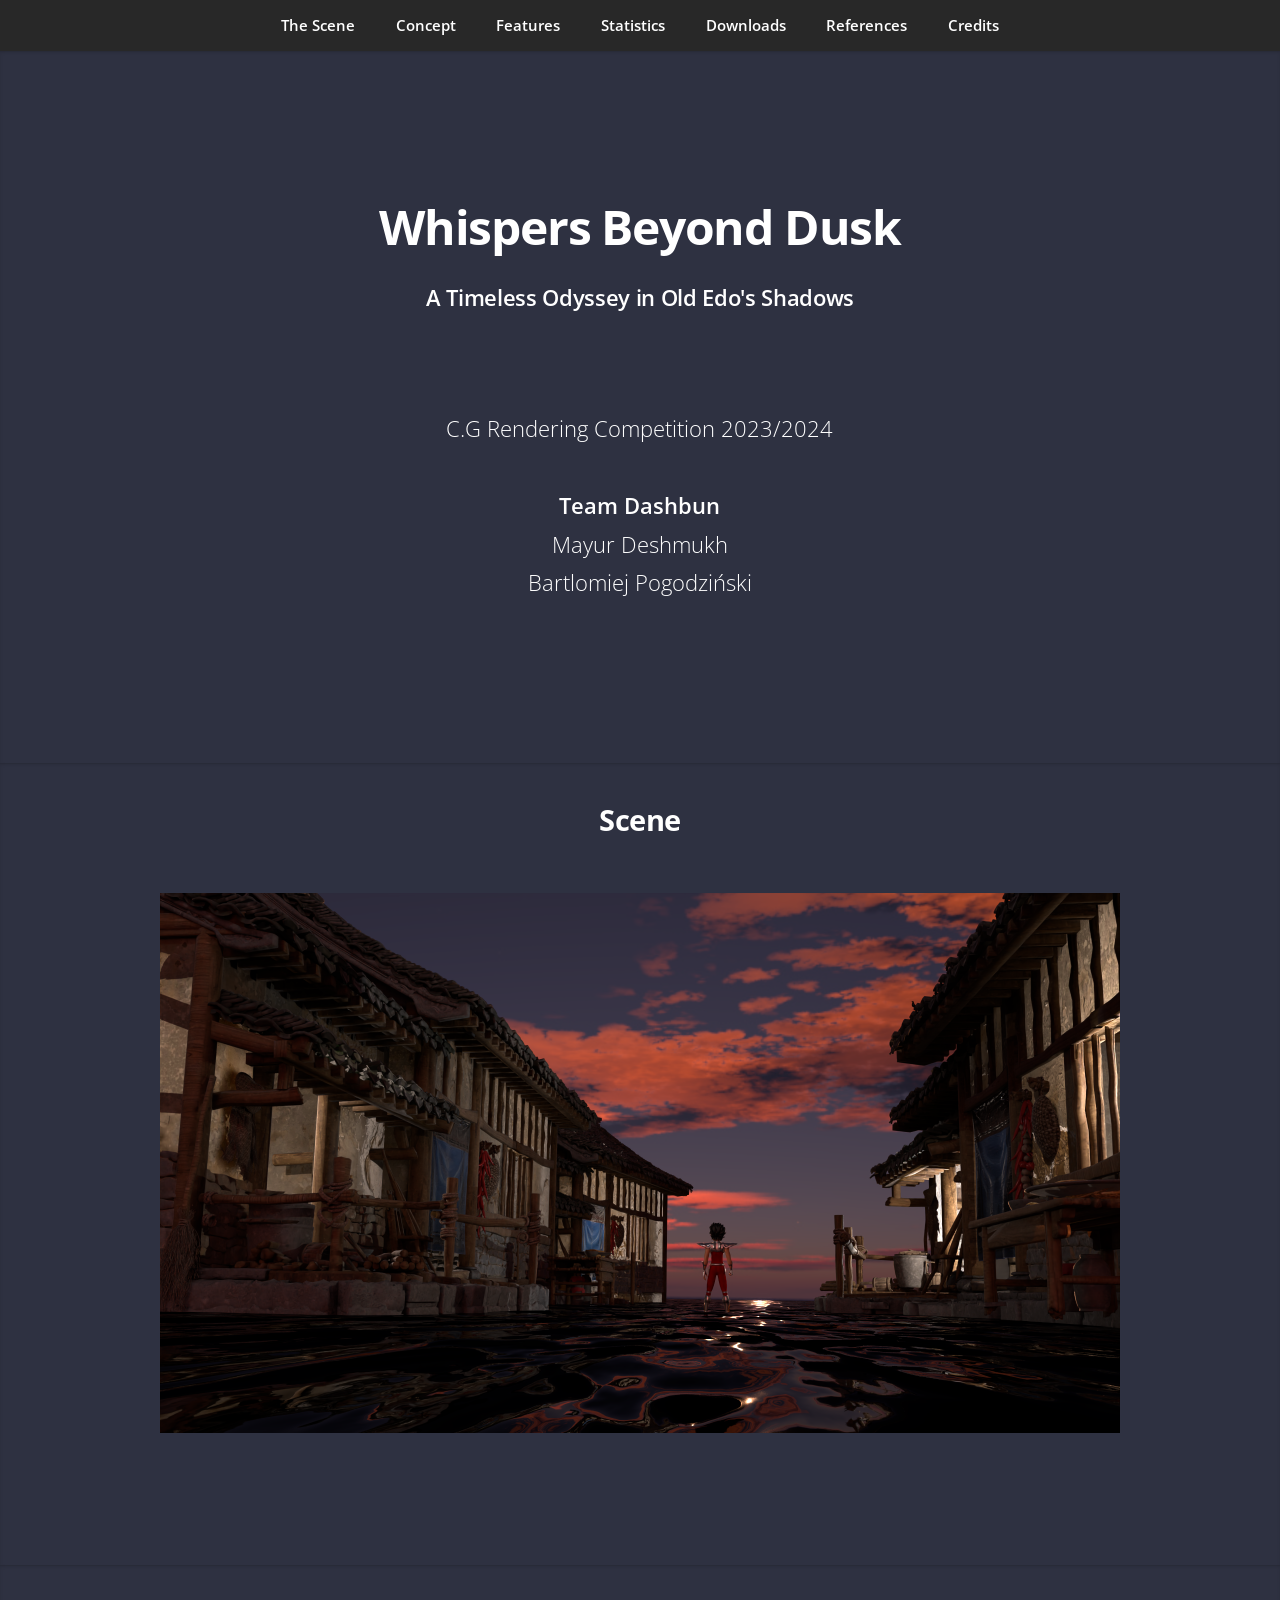
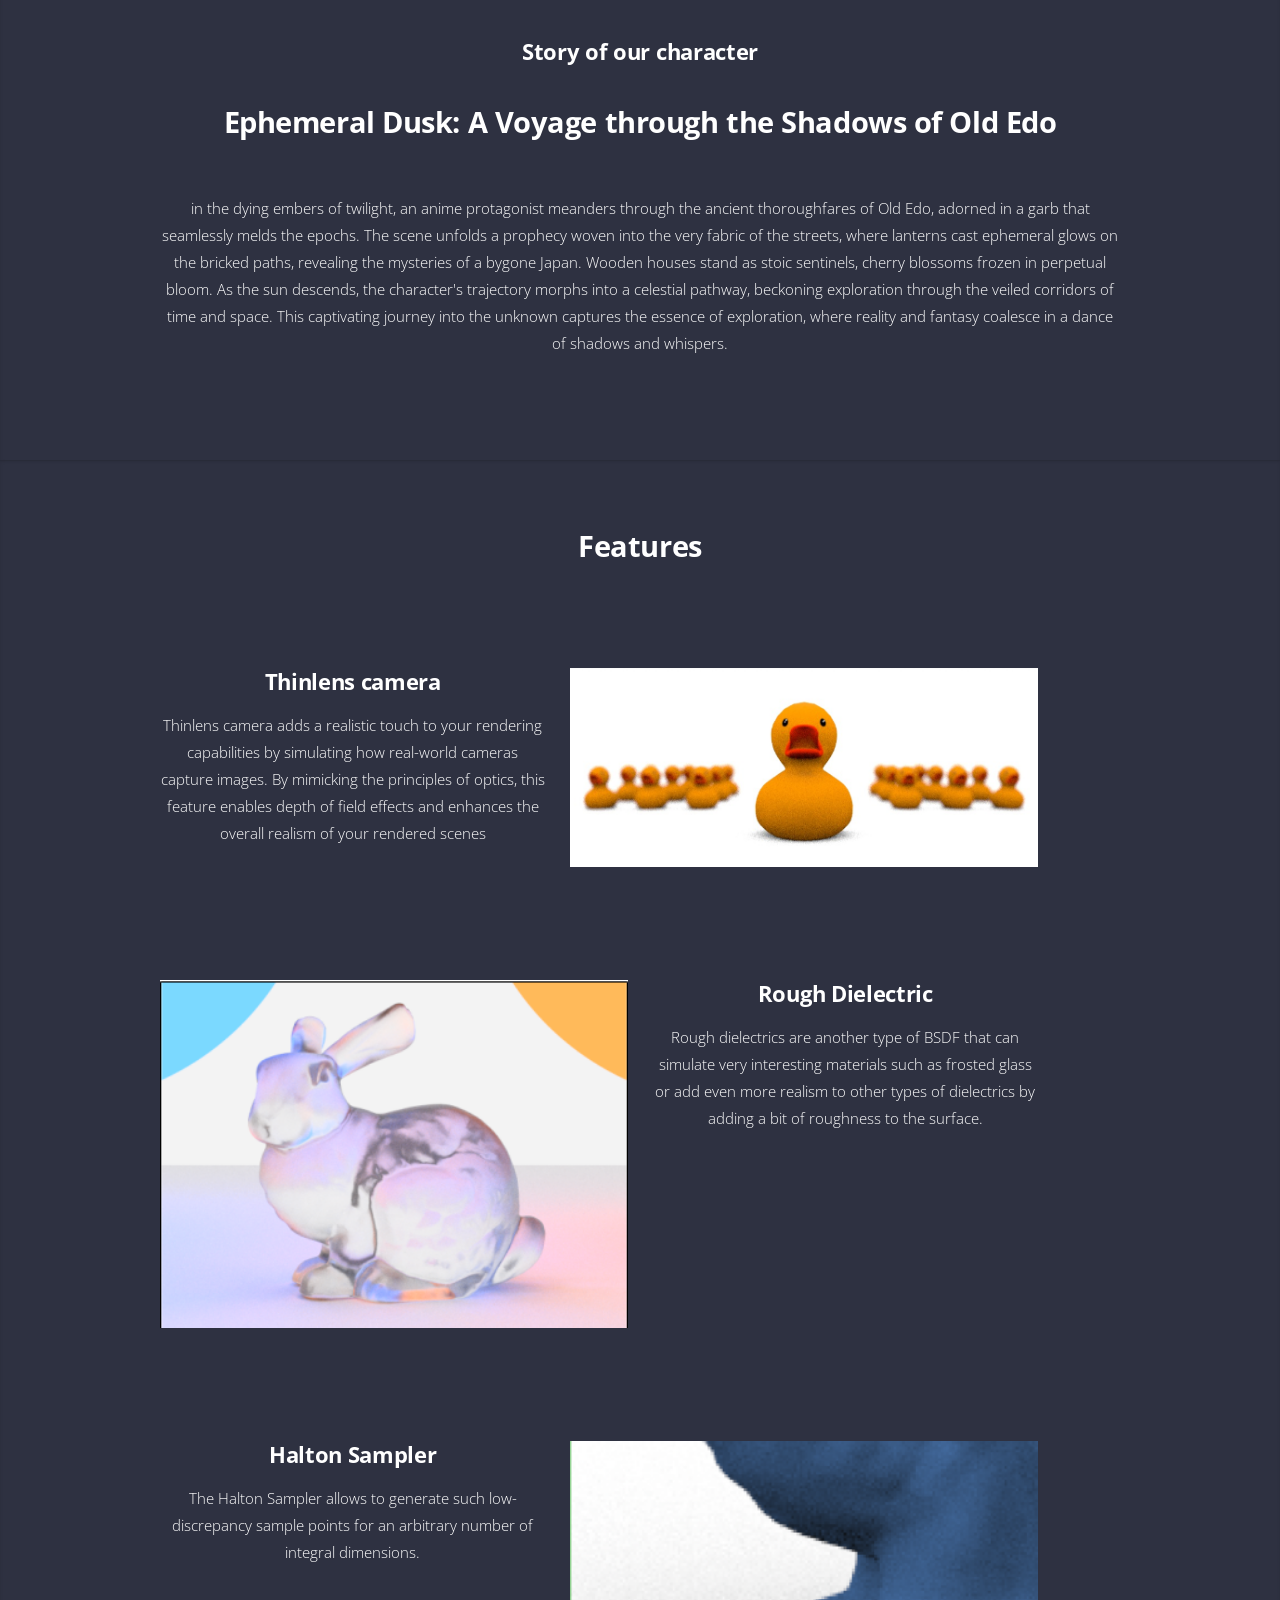
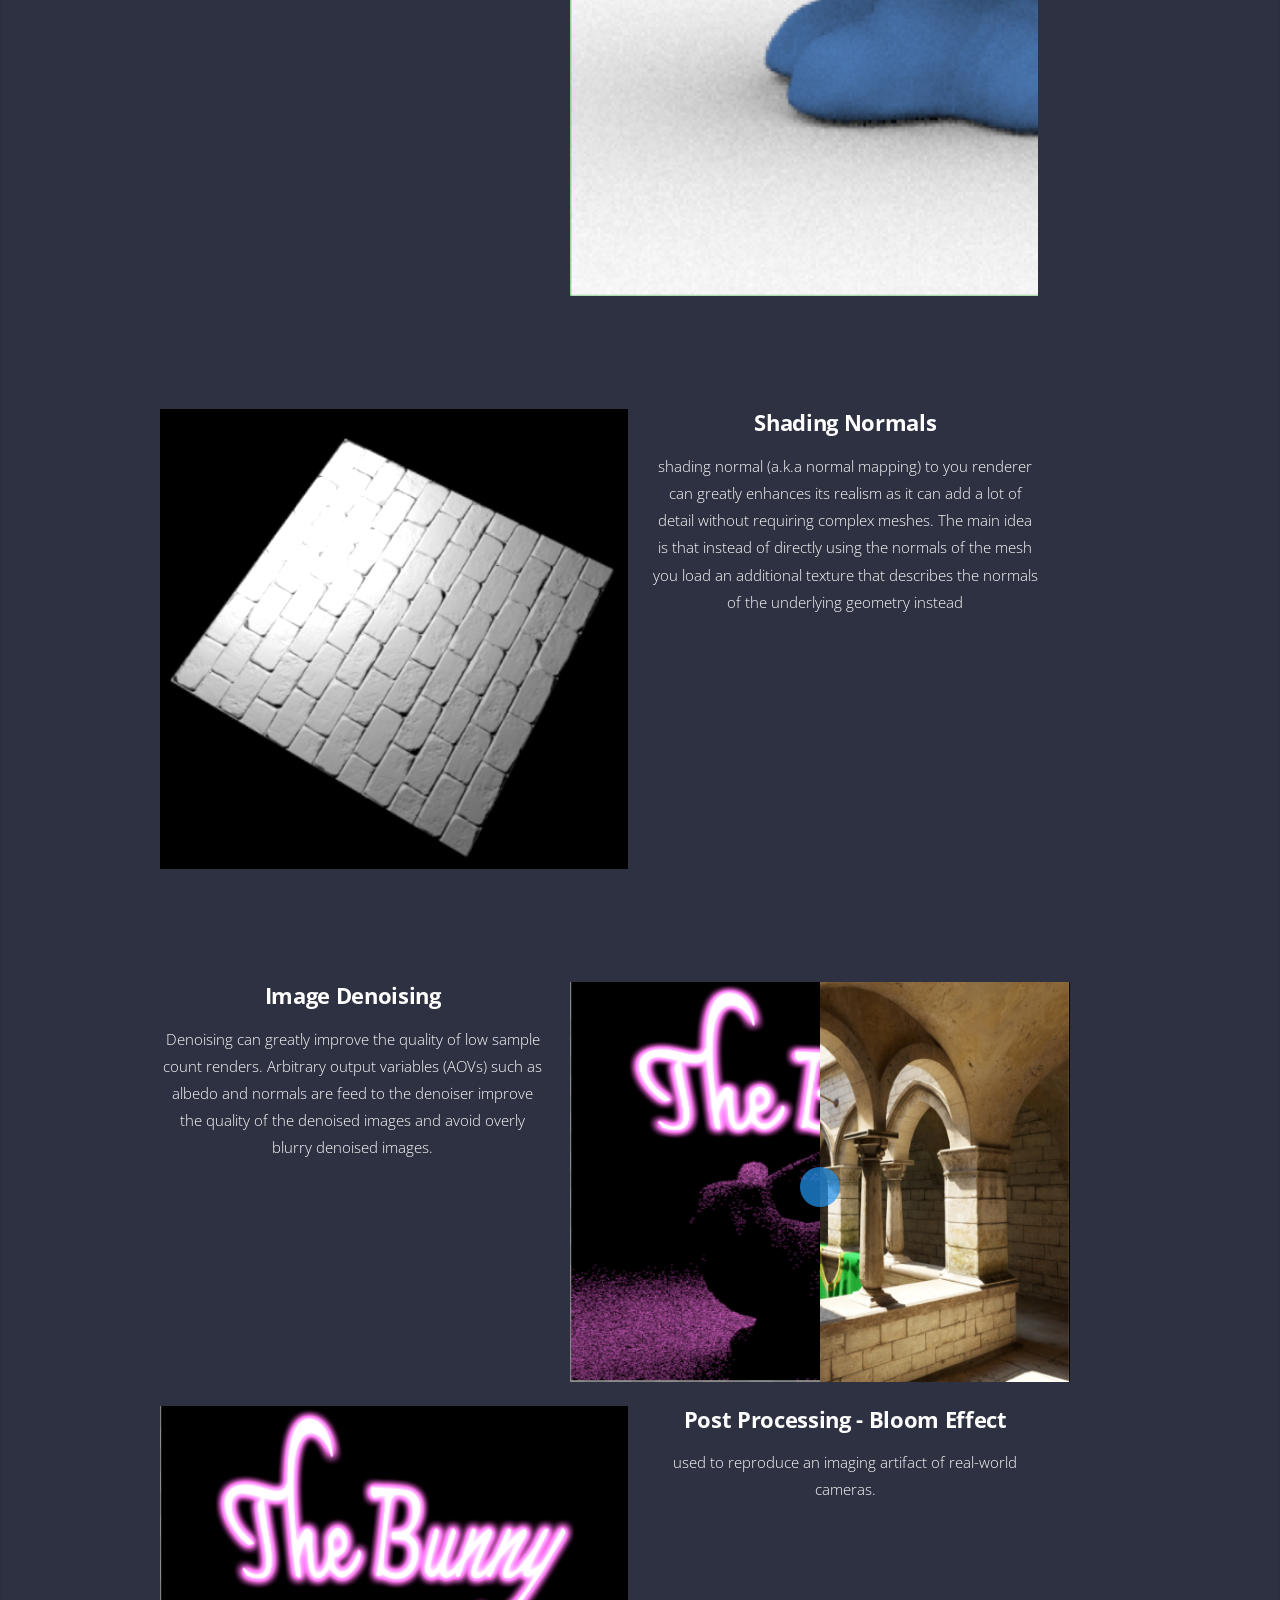
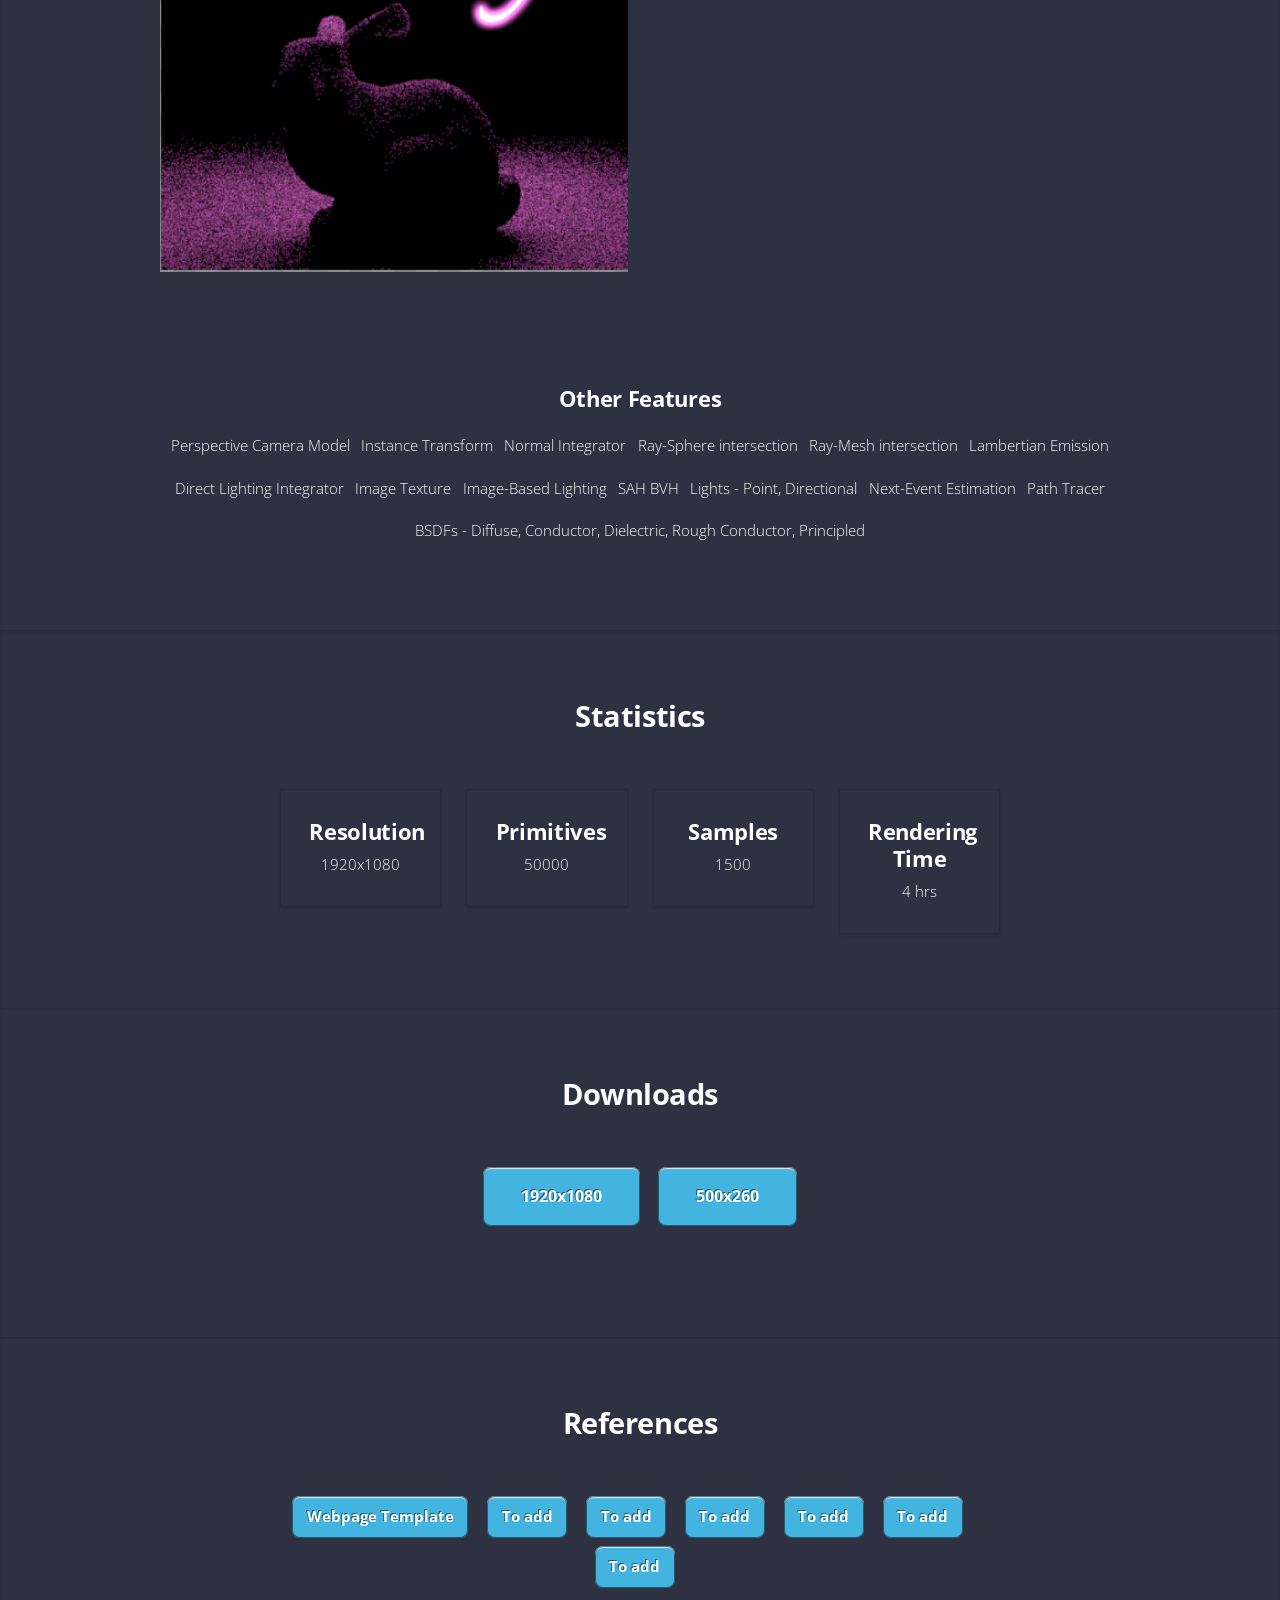
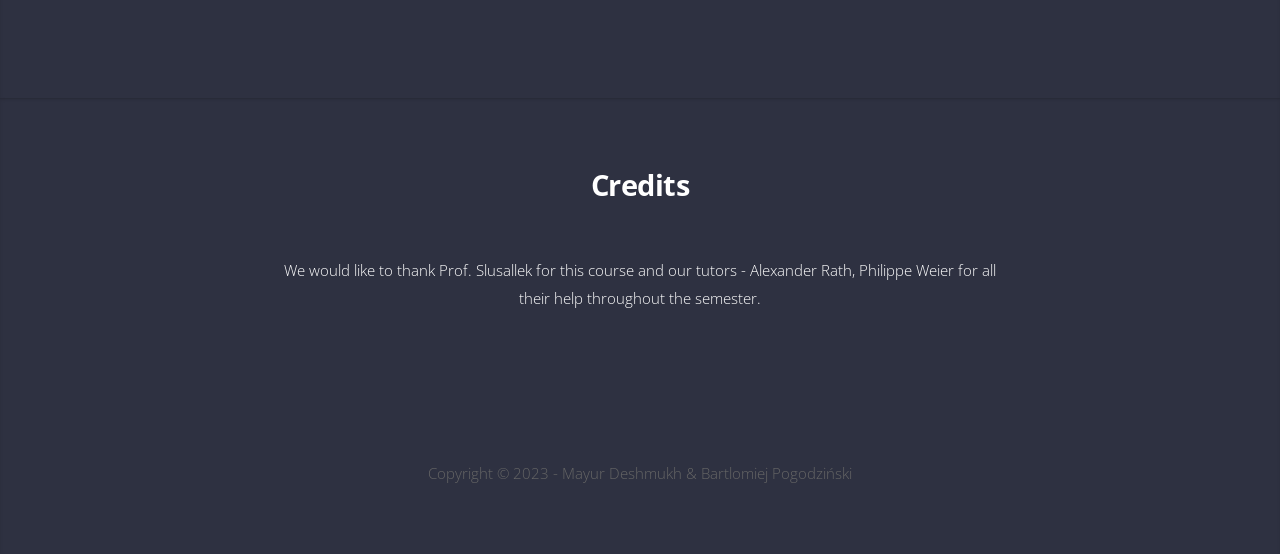
==== commit 756ef6c4: "Merge branch 'feature/bloom-threshold' into 'main' Bloom threshold and website  See merge request cg" ====
--- a/website/index.html
+++ b/website/index.html
@@ -36,7 +36,7 @@
 								<p><center><h3><strong style="color: #fff">A Timeless Odyssey in Old Edo's Shadows</strong></h3></center></p>
 								<br><br>
 							<!-- </header> -->
-							<center><p>C.G. Rendering Competition 2023/2024 <br> <br>
+							<center><p>C.G Rendering Competition 2023/2024 <br> <br>
 								<strong style="color: #fff">Team Dashbun</strong> <br>
 							Mayur Deshmukh <br>
 							Bartlomiej Pogodziński</p></center>
@@ -80,71 +80,65 @@
 					<header>
 						<h2>Features</h2>
 						<br>
-					</header>
-					<div class="row">
-						<div class="col-5 col-6-medium col-12-medium">
-								<h3>Thinlens camera</h3>
+						<!-- <p>Proin odio consequat  sapien vestibulum consequat lorem dolore feugiat.</p> -->
+					</header>
+					<div class="row">
+						<div class="col-5 col-6-medium col-12-medium">
+							<!-- <article class="box style2"> -->
+								<!-- <a href="#" class="image featured"><img src="images/pic03.jpg" alt="" /></a> -->
+								<h3><a href="#">Thinlens camera</a></h3>
 								<p>Thinlens camera adds a realistic touch to your rendering capabilities by
 									simulating how real-world cameras capture images. By mimicking the principles of optics, this feature enables
 									depth of field effects and enhances the overall realism of your rendered scenes</p>
-						</div>
-						<div class="col-6 col-6-medium col-12-small">
-								<a class="image featured"><img src="images/thin_lens.png" alt="" /></a>
-						</div>
-						<div class="col-6 col-6-medium col-12-small">
-
+							<!-- </article> -->
+						</div>
+						<div class="col-6 col-6-medium col-12-small">
+							<!-- <article class="box style2"> -->
+								<a href="#" class="image featured"><img src="images/thin_lens.png" alt="" /></a>
+							<!-- </article> -->
+						</div>
+						<div class="col-6 col-6-medium col-12-small">
+							<!-- <article class="box style2"> -->
 								<a class="image featured"><img src="images/rough_dielectric.png" alt="" /></a>
 							<!-- </article> -->
 						</div>
 						<div class="col-5 col-6-medium col-12-medium">
-
-								<h3>Rough Dielectric</h3>
+							<!-- <article class="box style2"> -->
+								<h3><a href="#">Rough Dielectric</a></h3>
 								<p>Rough dielectrics are another type of BSDF that can simulate very interesting materials such as frosted glass
 									or add even more realism to other types of dielectrics by adding a bit of roughness to the surface.</p>
 							<!-- </article> -->
 						</div>
 						<div class="col-5 col-6-medium col-12-medium">
-
+							<!-- <article class="box style2"> -->
 								<!-- <a href="#" class="image featured"><img src="images/pic03.jpg" alt="" /></a> -->
-								<h3>Halton Sampler</h3>
+								<h3><a href="#">Halton Sampler</a></h3>
 								<p>The Halton Sampler allows to generate such low-discrepancy sample points for an arbitrary number of integral
 									dimensions.</p>
-									<br><br><br><br><br><br><br><br><br><br><br><br><br>
-						</div>
-						<div class="col-6 col-6-medium col-12-small">
-							<div class="img-comp-container">
-								<div class="img-comp-img">
-									<img src="images/independent_64.png" width="800" height="500">
-								</div>
-								<div class="img-comp-img img-comp-overlay">
-									<img src="images/halton_32_samples.png" width="800" height="500">
-								</div>
-							</div>
-							
-								<!-- <a class="image featured"><img src="images/halton_sampler.png" alt="" /></a> -->
-						</div>
-						<div class="col-6 col-6-medium col-12-small">
-							<div class="img-comp-container">
-								<div class="img-comp-img">
-									<img src="images/without_normal.png" width="600" height="500">
-								</div>
-								<div class="img-comp-img img-comp-overlay">
-									<img src="images/with_normal.png" width="600" height="500">
-								</div>
-							</div>
-							
-							
-								<!-- <a class="image featured"><img src="images/shading_normals.png" alt="" /></a> -->
-						</div>
-						<div class="col-5 col-6-medium col-12-medium">
-								<h3>Shading Normals</h3>
+							<!-- </article> -->
+						</div>
+						<div class="col-6 col-6-medium col-12-small">
+							<!-- <article class="box style2"> -->
+								<a class="image featured"><img src="images/halton_sampler.png" alt="" /></a>
+							<!-- </article> -->
+						</div>
+						<div class="col-6 col-6-medium col-12-small">
+							<!-- <article class="box style2"> -->
+								<a class="image featured"><img src="images/shading_normals.png" alt="" /></a>
+							<!-- </article> -->
+						</div>
+						<div class="col-5 col-6-medium col-12-medium">
+							<!-- <article class="box style2"> -->
+								<h3><a href="#">Shading Normals</a></h3>
 								<p>shading normal (a.k.a normal mapping) to you renderer can greatly enhances its realism as it can add
 									a lot of detail without requiring complex meshes. The main idea is that instead of directly using the normals
 									of the mesh you load an additional texture that describes the normals of the underlying geometry instead</p>
-									<br><br><br><br><br><br><br><br>
-						</div>
-						<div class="col-5 col-6-medium col-12-medium">
-								<h3>Image Denoising</h3>
+							<!-- </article> -->
+						</div>
+						<div class="col-5 col-6-medium col-12-medium">
+							<!-- <article class="box style2"> -->
+								<!-- <a href="#" class="image featured"><img src="images/pic03.jpg" alt="" /></a> -->
+								<h3><a href="#">Image Denoising</a></h3>
 								<p>Denoising can greatly improve the quality of low sample count renders. Arbitrary output variables (AOVs)
 									such as albedo and normals are feed to the denoiser improve the quality of the denoised images and
 									avoid overly blurry denoised images.
@@ -152,8 +146,14 @@
 								</p>
 								<br>
 								<br><br><br><br><br><br>
-						</div>
-						<div class="col-6 col-6-medium col-12-small">
+							<!-- </article> -->
+						</div>
+						<div class="col-6 col-6-medium col-12-small">
+							<!-- <div id="container1">
+								<img src='images/image_denoising.png'>
+								<img src='images/image_denoising.png'>
+							</div> -->
+
 							<div class="img-comp-container">
 								<div class="img-comp-img">
 									<img src="images/image_denoising.png" width="500" height="400">
@@ -162,26 +162,24 @@
 									<img src="images/bloom_effect.png" width="500" height="400">
 								</div>
 							</div>
-						</div>
-						<div class="col-6 col-6-medium col-12-small">
-							<div class="img-comp-container">
-								<div class="img-comp-img">
-									<img src="images/image_denoising.png" width="500" height="400">
-								</div>
-								<div class="img-comp-img img-comp-overlay">
-									<img src="images/bloom_effect.png" width="500" height="400">
-								</div>
-							</div>
-								<!-- <a class="image featured"><img src="images/bloom_effect.png" alt="" /></a> -->
-						</div>
-						<div class="col-5 col-6-medium col-12-medium">
-
-								<h3>Post Processing - Bloom Effect</h3>
+							<!-- <img src='images/image_denoising.png'> -->
+							<!-- <article class="box style2"> -->
+								<!-- <a class="image featured"><img src="images/image_denoising.png" alt="" /></a> -->
+							<!-- </article> -->
+						</div>
+						<div class="col-6 col-6-medium col-12-small">
+							<!-- <article class="box style2"> -->
+								<a class="image featured"><img src="images/bloom_effect.png" alt="" /></a>
+							<!-- </article> -->
+						</div>
+						<div class="col-5 col-6-medium col-12-medium">
+							<!-- <article class="box style2"> -->
+								<h3><a href="#">Post Processing - Bloom Effect</a></h3>
 								<p>used to reproduce an imaging artifact of real-world cameras.</p>
-								<br><br><br><br><br><br><br><br><br><br><br><br><br><br><br>
+							<!-- </article> -->
 						</div>
 						<div class="col-12 col-6-medium col-12-medium">
-								<h3>Other Features</h3>
+								<h3><a href="#">Other Features</a></h3>
 								<div class="centered">
 									<ul class="social">
 										<li>Perspective Camera Model</li>
@@ -282,7 +280,7 @@
 						<h2>Credits</h2>
 					</header>
 					<div class="row">
-						<p>We would like to thank Prof. Slusallek for this course and Teaching Assistants - Alexander Rath, Philippe Weier for all their help throughout the semester.</p>
+						<p>We would like to thank Prof. Slusallek for this course and our tutors - Alexander Rath, Philippe Weier for all their help throughout the semester.</p>
 					</div>
 					<br><br><br>
 					<footer>
--- a/website/assets/css/main.css
+++ b/website/assets/css/main.css
@@ -2506,8 +2506,8 @@
 		z-index: 9;
 		cursor: ew-resize;
 		/*set the appearance of the slider:*/
-		width: 30px;
-		height: 30px;
+		width: 40px;
+		height: 40px;
 		background-color: #2196F3;
 		opacity: 0.7;
 		border-radius: 50%;
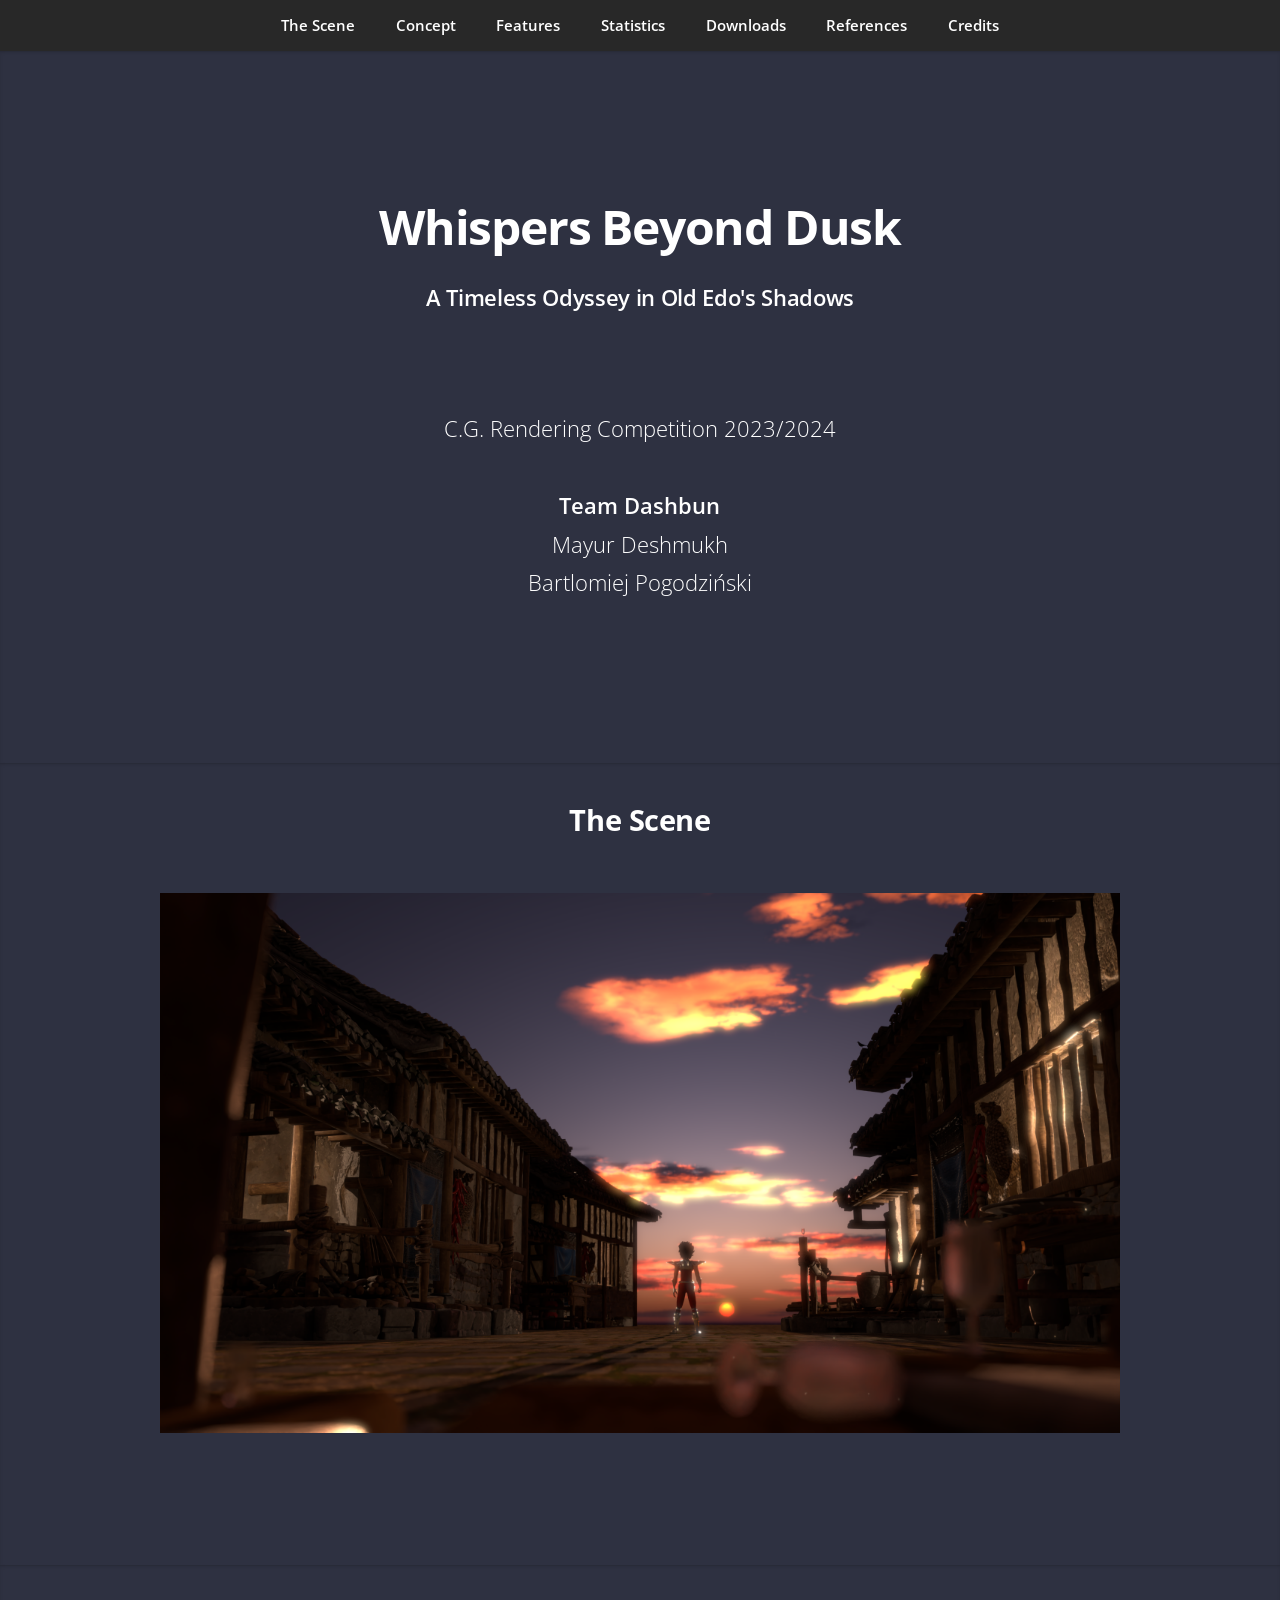
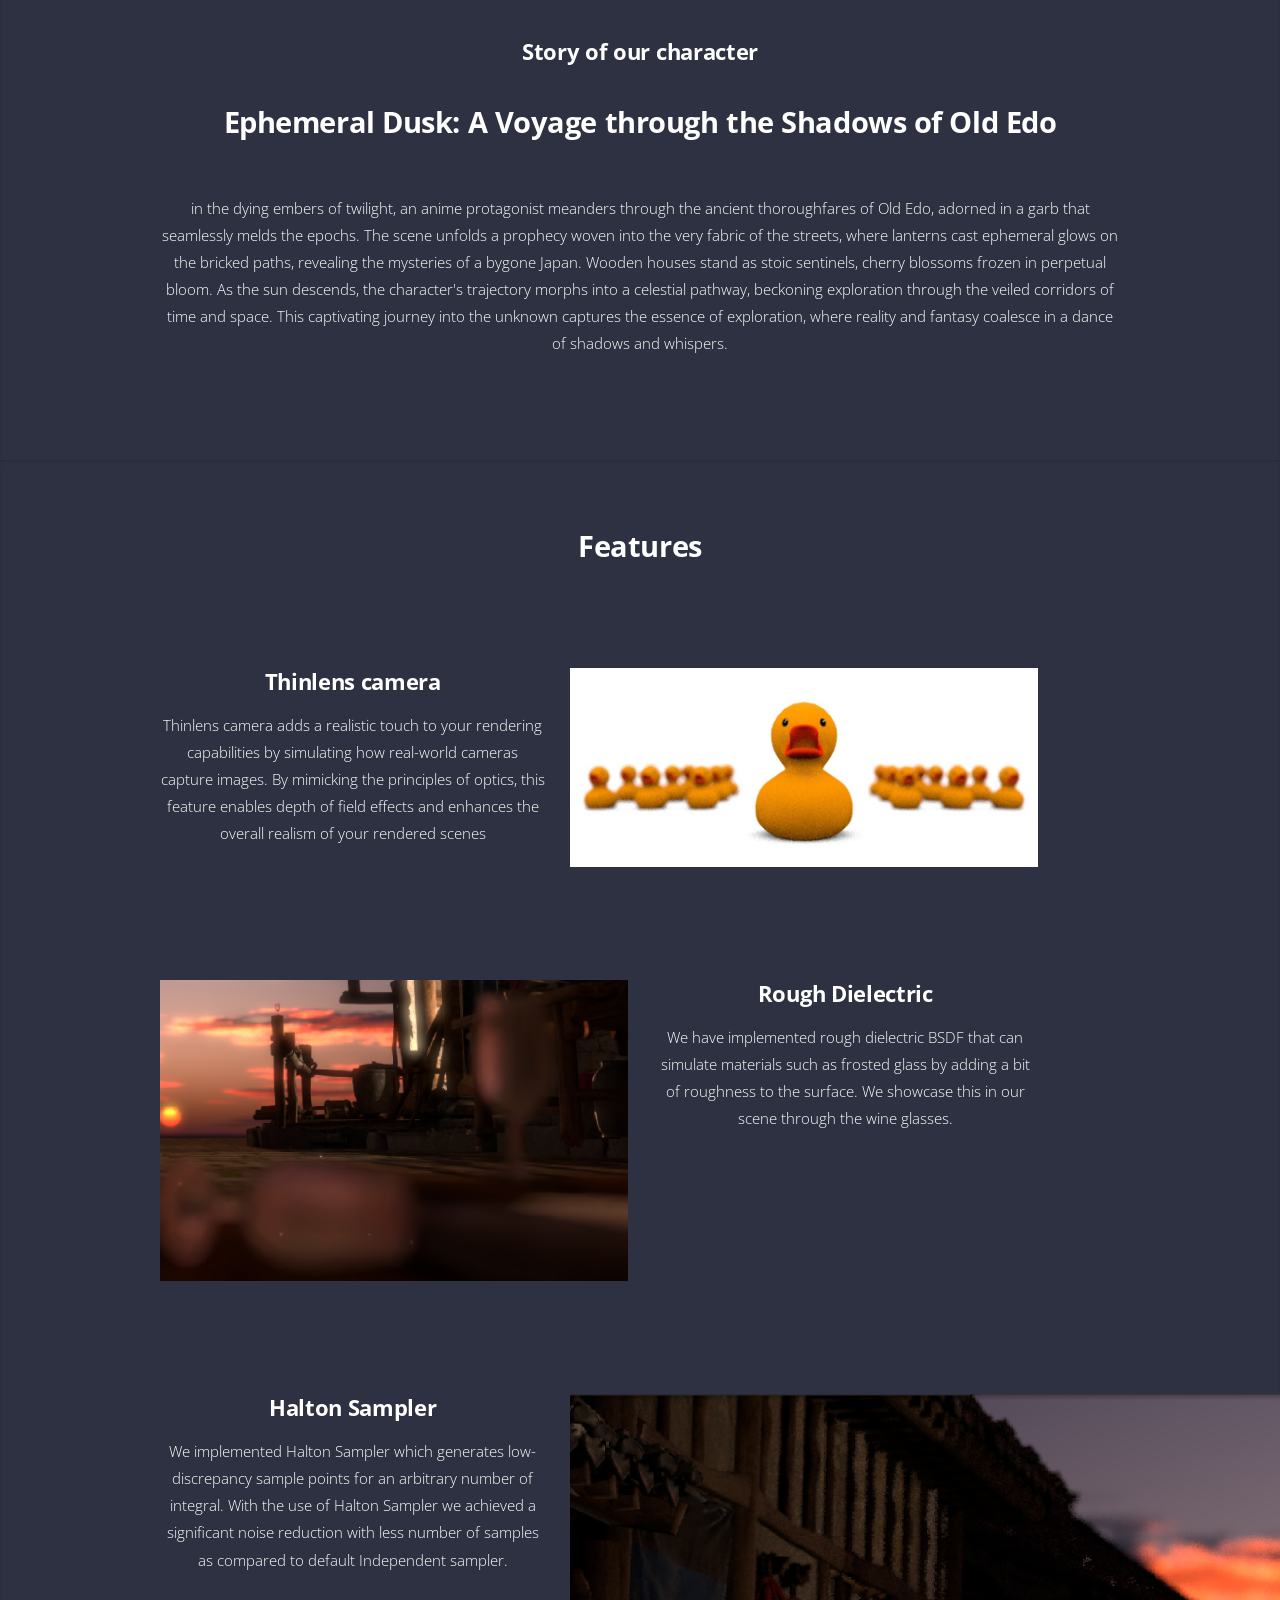
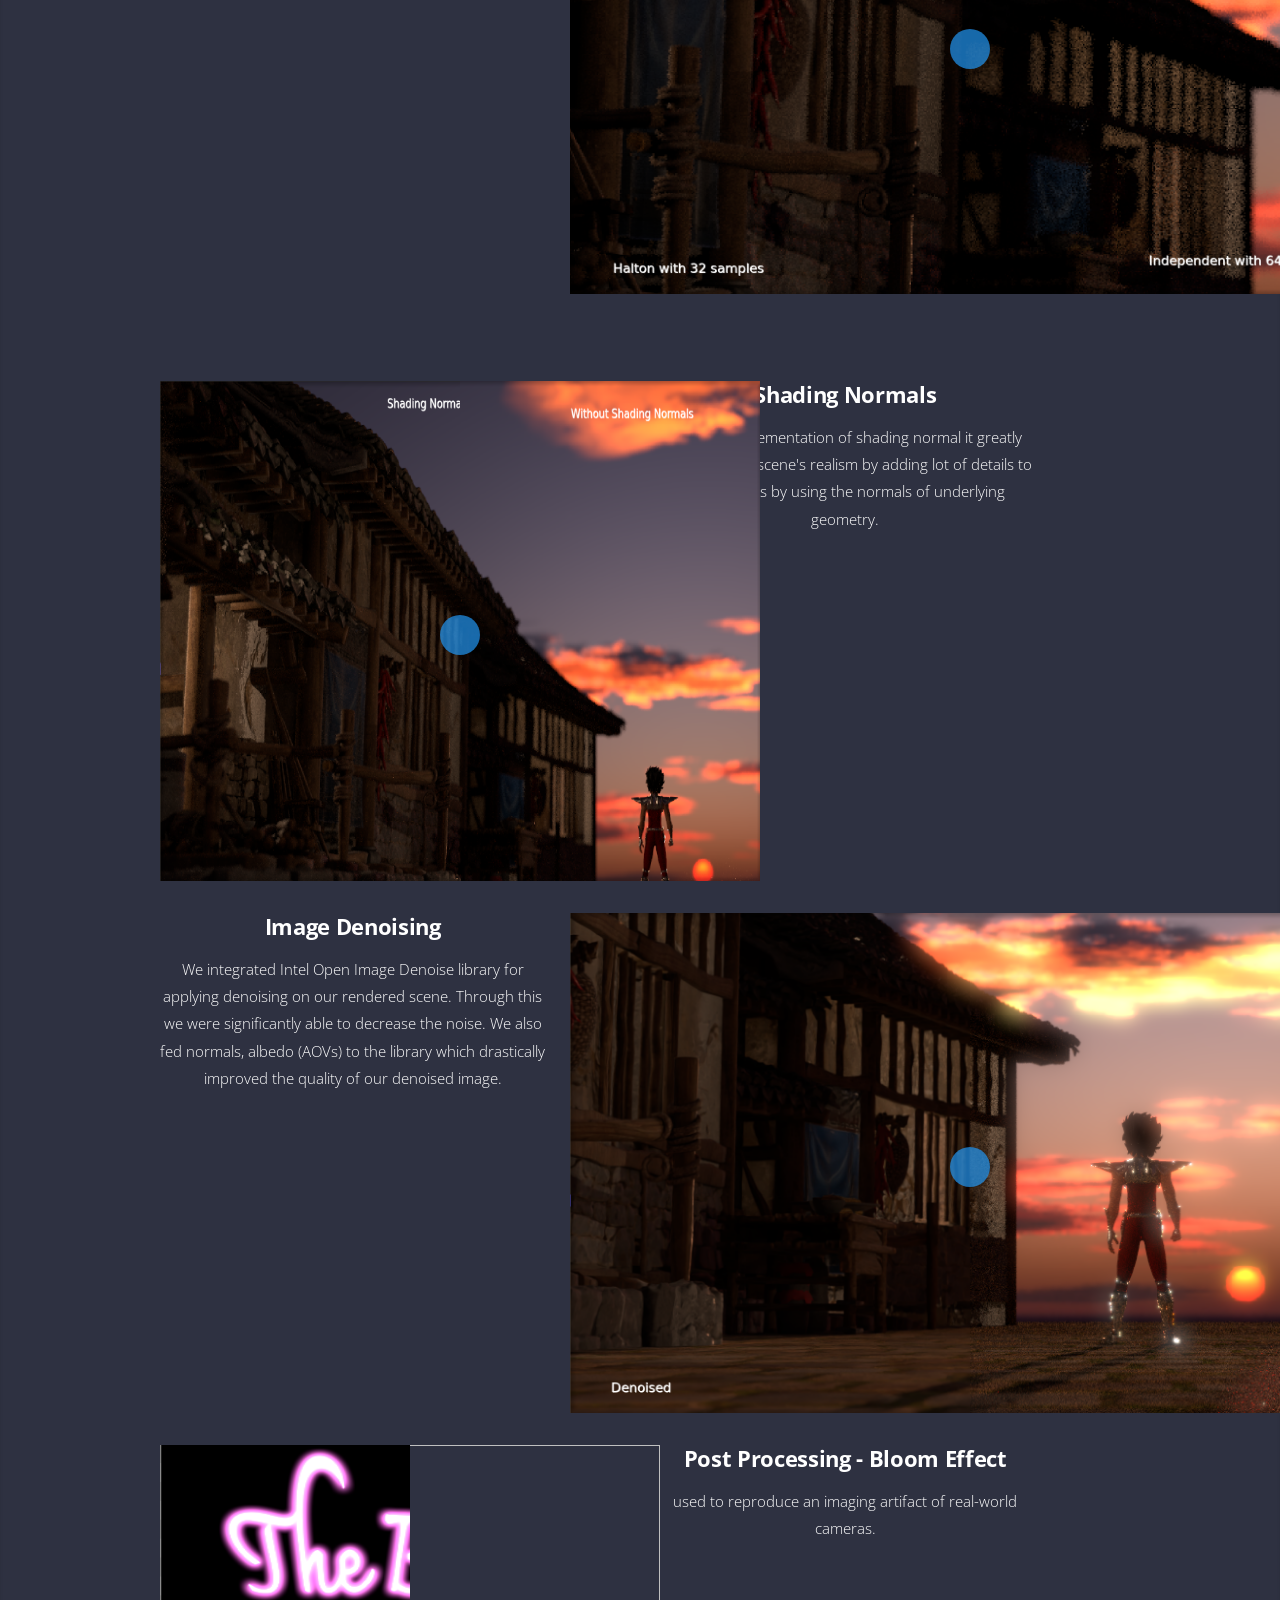
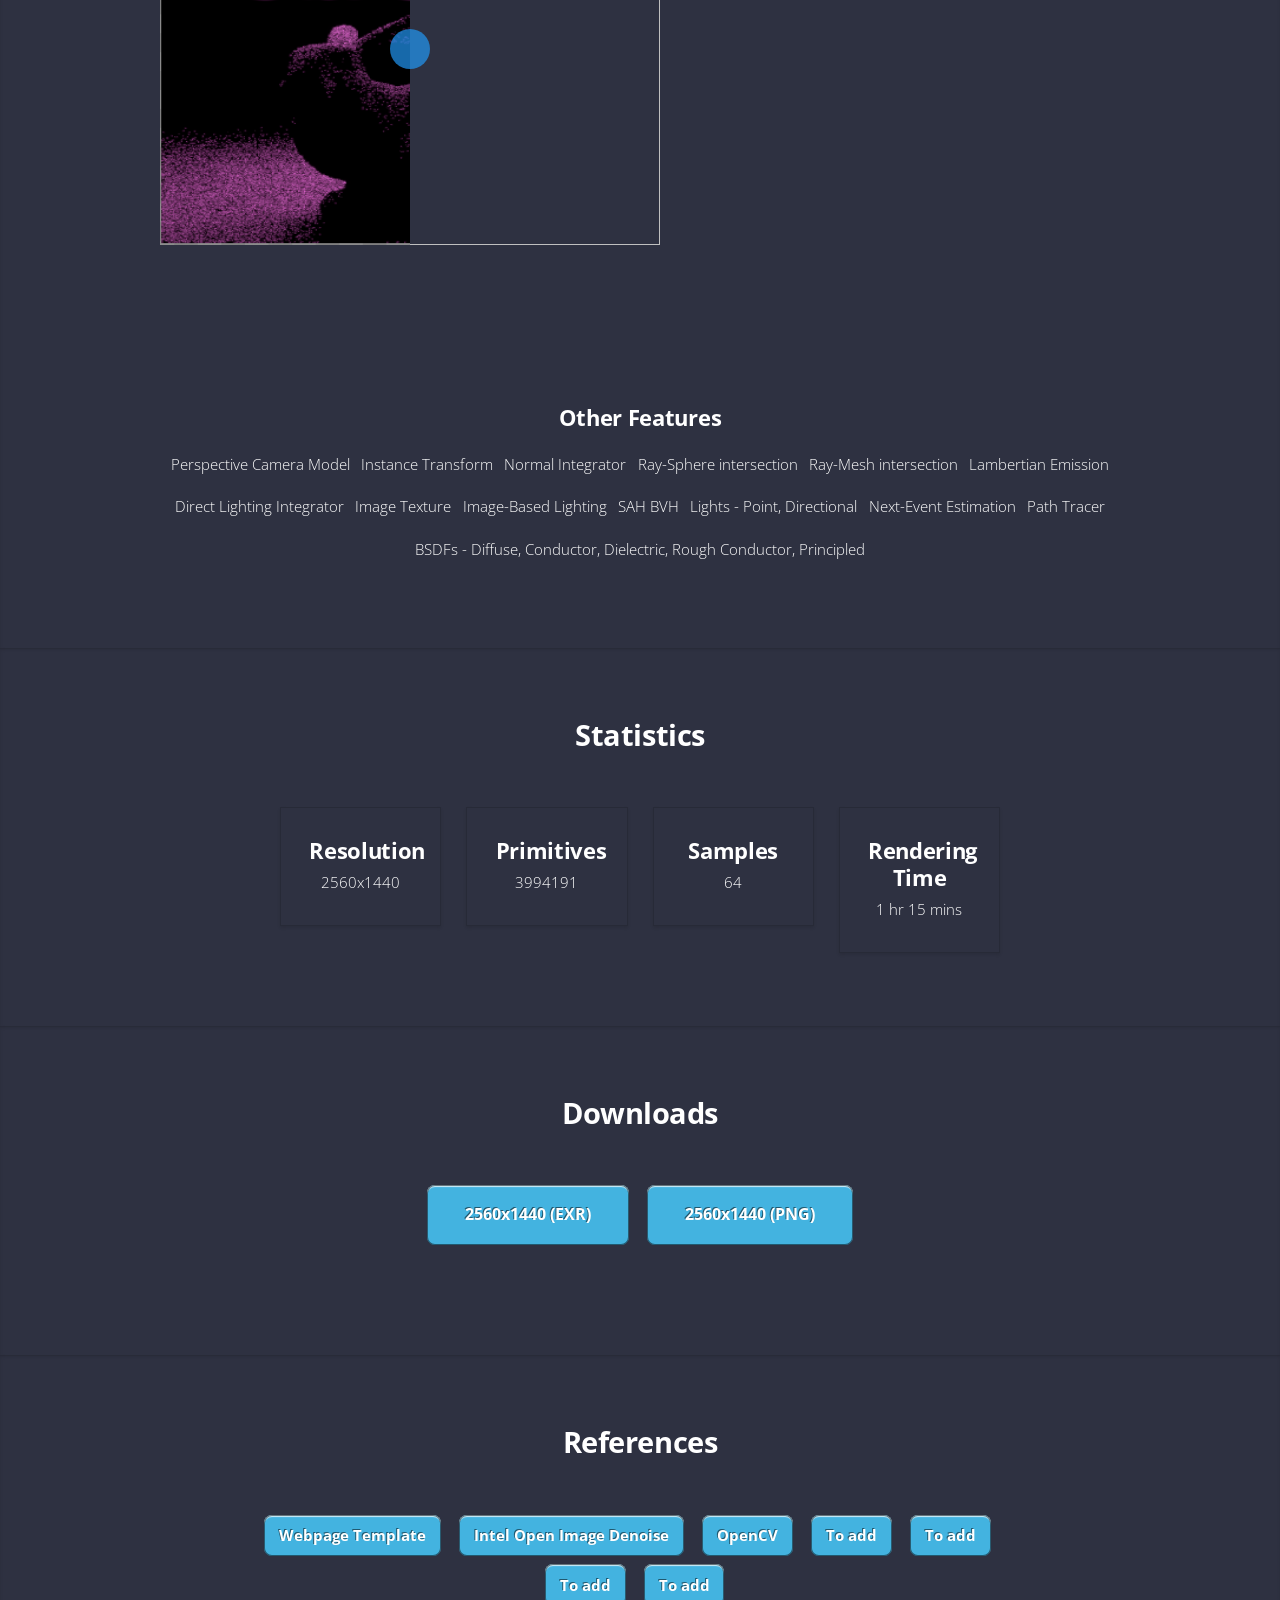
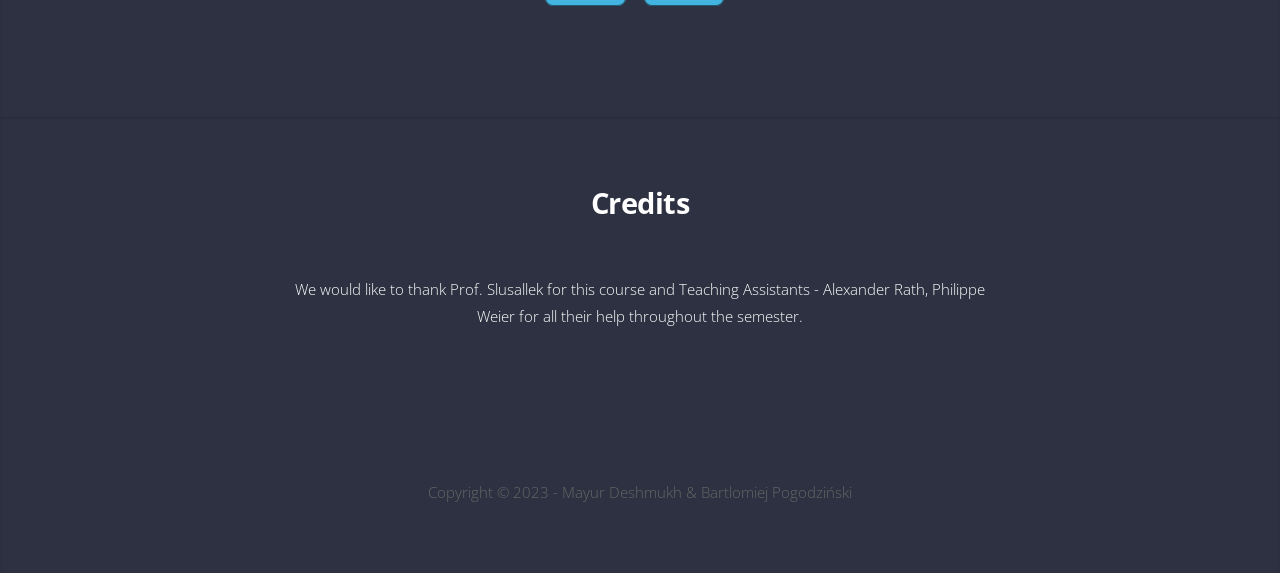
==== commit e59260e4: "Update feature descriptions" ====
--- a/website/index.html
+++ b/website/index.html
@@ -36,7 +36,7 @@
 								<p><center><h3><strong style="color: #fff">A Timeless Odyssey in Old Edo's Shadows</strong></h3></center></p>
 								<br><br>
 							<!-- </header> -->
-							<center><p>C.G Rendering Competition 2023/2024 <br> <br>
+							<center><p>C.G. Rendering Competition 2023/2024 <br> <br>
 								<strong style="color: #fff">Team Dashbun</strong> <br>
 							Mayur Deshmukh <br>
 							Bartlomiej Pogodziński</p></center>
@@ -48,7 +48,7 @@
 			<article  class="wrapper style2">
 				<div class="container">
 					<header>
-						<h2>Scene</h2>
+						<h2>The Scene</h2>
 						<!-- <p>Proin odio consequat  sapien vestibulum consequat lorem dolore feugiat.</p> -->
 					</header>
 					<a id="scene" class="image featured"><img src="images/scene_high_resolution.png" alt="" /></a>
@@ -80,80 +80,85 @@
 					<header>
 						<h2>Features</h2>
 						<br>
-						<!-- <p>Proin odio consequat  sapien vestibulum consequat lorem dolore feugiat.</p> -->
-					</header>
-					<div class="row">
-						<div class="col-5 col-6-medium col-12-medium">
-							<!-- <article class="box style2"> -->
-								<!-- <a href="#" class="image featured"><img src="images/pic03.jpg" alt="" /></a> -->
-								<h3><a href="#">Thinlens camera</a></h3>
+					</header>
+					<div class="row">
+						<div class="col-5 col-6-medium col-12-medium">
+								<h3>Thinlens camera</h3>
 								<p>Thinlens camera adds a realistic touch to your rendering capabilities by
 									simulating how real-world cameras capture images. By mimicking the principles of optics, this feature enables
 									depth of field effects and enhances the overall realism of your rendered scenes</p>
+						</div>
+						<div class="col-6 col-6-medium col-12-small">
+								<a class="image featured"><img src="images/thin_lens.png" alt="" /></a>
+						</div>
+						<div class="col-6 col-6-medium col-12-small">
+
+								<a class="image featured"><img src="images/rough_dielectric.png" alt="" width="800" height="500"></a>
 							<!-- </article> -->
 						</div>
-						<div class="col-6 col-6-medium col-12-small">
-							<!-- <article class="box style2"> -->
-								<a href="#" class="image featured"><img src="images/thin_lens.png" alt="" /></a>
+						<div class="col-5 col-6-medium col-12-medium">
+
+								<h3>Rough Dielectric</h3>
+								<p>We have implemented rough dielectric BSDF that can simulate materials such as frosted glass by adding a bit of roughness to the surface. We showcase this in our scene through the wine glasses.</p>
 							<!-- </article> -->
 						</div>
-						<div class="col-6 col-6-medium col-12-small">
-							<!-- <article class="box style2"> -->
-								<a class="image featured"><img src="images/rough_dielectric.png" alt="" /></a>
-							<!-- </article> -->
-						</div>
-						<div class="col-5 col-6-medium col-12-medium">
-							<!-- <article class="box style2"> -->
-								<h3><a href="#">Rough Dielectric</a></h3>
-								<p>Rough dielectrics are another type of BSDF that can simulate very interesting materials such as frosted glass
-									or add even more realism to other types of dielectrics by adding a bit of roughness to the surface.</p>
-							<!-- </article> -->
-						</div>
-						<div class="col-5 col-6-medium col-12-medium">
-							<!-- <article class="box style2"> -->
+						<div class="col-5 col-6-medium col-12-medium">
+
 								<!-- <a href="#" class="image featured"><img src="images/pic03.jpg" alt="" /></a> -->
-								<h3><a href="#">Halton Sampler</a></h3>
-								<p>The Halton Sampler allows to generate such low-discrepancy sample points for an arbitrary number of integral
-									dimensions.</p>
-							<!-- </article> -->
-						</div>
-						<div class="col-6 col-6-medium col-12-small">
-							<!-- <article class="box style2"> -->
-								<a class="image featured"><img src="images/halton_sampler.png" alt="" /></a>
-							<!-- </article> -->
-						</div>
-						<div class="col-6 col-6-medium col-12-small">
-							<!-- <article class="box style2"> -->
-								<a class="image featured"><img src="images/shading_normals.png" alt="" /></a>
-							<!-- </article> -->
-						</div>
-						<div class="col-5 col-6-medium col-12-medium">
-							<!-- <article class="box style2"> -->
-								<h3><a href="#">Shading Normals</a></h3>
-								<p>shading normal (a.k.a normal mapping) to you renderer can greatly enhances its realism as it can add
-									a lot of detail without requiring complex meshes. The main idea is that instead of directly using the normals
-									of the mesh you load an additional texture that describes the normals of the underlying geometry instead</p>
-							<!-- </article> -->
-						</div>
-						<div class="col-5 col-6-medium col-12-medium">
-							<!-- <article class="box style2"> -->
-								<!-- <a href="#" class="image featured"><img src="images/pic03.jpg" alt="" /></a> -->
-								<h3><a href="#">Image Denoising</a></h3>
-								<p>Denoising can greatly improve the quality of low sample count renders. Arbitrary output variables (AOVs)
-									such as albedo and normals are feed to the denoiser improve the quality of the denoised images and
-									avoid overly blurry denoised images.
+								<h3>Halton Sampler</h3>
+								<p>We implemented Halton Sampler which generates low-discrepancy sample points for an arbitrary number of integral. With the use of Halton Sampler we achieved a significant noise reduction with less number of samples as compared to default Independent sampler.</p>
+									<br><br><br><br><br><br><br><br><br><br><br><br><br>
+						</div>
+						<div class="col-6 col-6-medium col-12-small">
+							<div class="img-comp-container">
+								<div class="img-comp-img">
+									<img src="images/independent_64.png" width="800" height="500">
+								</div>
+								<div class="img-comp-img img-comp-overlay">
+									<img src="images/halton_32_samples.png" width="800" height="500">
+								</div>
+							</div>
+							
+								<!-- <a class="image featured"><img src="images/halton_sampler.png" alt="" /></a> -->
+						</div>
+						<div class="col-6 col-6-medium col-12-small">
+							<div class="img-comp-container">
+								<div class="img-comp-img">
+									<img src="images/without_normal.png" width="600" height="500">
+								</div>
+								<div class="img-comp-img img-comp-overlay">
+									<img src="images/with_normal.png" width="600" height="500">
+								</div>
+							</div>
+							
+							
+								<!-- <a class="image featured"><img src="images/shading_normals.png" alt="" /></a> -->
+						</div>
+						<div class="col-5 col-6-medium col-12-medium">
+								<h3>Shading Normals</h3>
+								<p>With the implementation of shading normal it greatly enhanced our scene's realism by adding lot of details to the textures by using the normals of underlying geometry.</p>
+									<br><br><br><br><br><br><br><br><br><br><br><br>
+						</div>
+						<div class="col-5 col-6-medium col-12-medium">
+								<h3>Image Denoising</h3>
+								<p>We integrated Intel Open Image Denoise library for applying denoising on our rendered scene. Through this we were significantly able to decrease the noise. We also fed normals, albedo (AOVs) to the library which drastically improved the quality of our denoised image.
 									
 								</p>
 								<br>
-								<br><br><br><br><br><br>
-							<!-- </article> -->
-						</div>
-						<div class="col-6 col-6-medium col-12-small">
-							<!-- <div id="container1">
-								<img src='images/image_denoising.png'>
-								<img src='images/image_denoising.png'>
-							</div> -->
-
+								<br><br><br><br><br><br><br><br><br><br>
+						</div>
+						<div class="col-6 col-6-medium col-12-small">
+							<div class="img-comp-container">
+								<div class="img-comp-img">
+									<img src="images/noisy.png" width="800" height="500">
+								</div>
+								<div class="img-comp-img img-comp-overlay">
+									<img src="images/denoised.png" width="800" height="500">
+								</div>
+							</div>
+							
+						</div>
+						<div class="col-6 col-6-medium col-12-small">
 							<div class="img-comp-container">
 								<div class="img-comp-img">
 									<img src="images/image_denoising.png" width="500" height="400">
@@ -162,24 +167,16 @@
 									<img src="images/bloom_effect.png" width="500" height="400">
 								</div>
 							</div>
-							<!-- <img src='images/image_denoising.png'> -->
-							<!-- <article class="box style2"> -->
-								<!-- <a class="image featured"><img src="images/image_denoising.png" alt="" /></a> -->
-							<!-- </article> -->
-						</div>
-						<div class="col-6 col-6-medium col-12-small">
-							<!-- <article class="box style2"> -->
-								<a class="image featured"><img src="images/bloom_effect.png" alt="" /></a>
-							<!-- </article> -->
-						</div>
-						<div class="col-5 col-6-medium col-12-medium">
-							<!-- <article class="box style2"> -->
-								<h3><a href="#">Post Processing - Bloom Effect</a></h3>
+								<!-- <a class="image featured"><img src="images/bloom_effect.png" alt="" /></a> -->
+						</div>
+						<div class="col-5 col-6-medium col-12-medium">
+
+								<h3>Post Processing - Bloom Effect</h3>
 								<p>used to reproduce an imaging artifact of real-world cameras.</p>
-							<!-- </article> -->
+								<br><br><br><br><br><br><br><br><br><br><br><br><br><br><br>
 						</div>
 						<div class="col-12 col-6-medium col-12-medium">
-								<h3><a href="#">Other Features</a></h3>
+								<h3>Other Features</h3>
 								<div class="centered">
 									<ul class="social">
 										<li>Perspective Camera Model</li>
@@ -213,25 +210,25 @@
 						<div class="col-3 col-6-medium col-12-medium">
 							<article class="box style2">
 								<h3><a href="#">Resolution</a></h3>
-								<p>1920x1080</p>
+								<p>2560x1440</p>
 							</article>
 						</div>
 						<div class="col-3 col-6-medium col-12-medium">
 							<article class="box style2">
 								<h3><a href="#">Primitives</a></h3>
-								<p>50000</p>
+								<p>3994191</p>
 							</article>
 						</div>
 						<div class="col-3 col-6-medium col-12-medium">
 							<article class="box style2">
 								<h3><a href="#">Samples</a></h3>
-								<p>1500</p>
+								<p>64</p>
 							</article>
 						</div>
 						<div class="col-3 col-6-medium col-5-medium">
 							<article class="box style2">
 								<h3><a href="#">Rendering Time</a></h3>
-								<p>4 hrs</p>
+								<p>1 hr 15 mins</p>
 							</article>
 						</div>
 					</div>
@@ -247,8 +244,8 @@
 					<div class="row">
 						<div class="col-12">
 							<ul class="actions">
-								<li><a class="button" href="images/scene_high_resolution.png" target="_blank">1920x1080</a></li>
-								<li><a class="button" href="assets/img/high_res.png">500x260</a></li>
+								<li><a class="button" href="images/scene_exr.exr" target="_blank">2560x1440 (EXR)</a></li>
+								<li><a class="button" href="images/scene_high_resolution.png" target="_blank">2560x1440 (PNG)</a></li>
 							</ul>
 						</div>
 					</div>
@@ -263,8 +260,8 @@
 					<div class="row">
 						<ul class="actions">
 							<li><a class="references" href="https://html5up.net/miniport" target="_blank">Webpage Template</a></li>
-							<li><a class="references" href="#" target="_blank">To add</a></li>
-							<li><a class="references" href="#" target="_blank">To add</a></li>
+							<li><a class="references" href="https://www.openimagedenoise.org/" target="_blank">Intel Open Image Denoise</a></li>
+							<li><a class="references" href="https://opencv.org/" target="_blank">OpenCV</a></li>
 							<li><a class="references" href="#" target="_blank">To add</a></li>
 							<li><a class="references" href="#" target="_blank">To add</a></li>
 							<li><a class="references" href="#" target="_blank">To add</a></li>
@@ -280,7 +277,7 @@
 						<h2>Credits</h2>
 					</header>
 					<div class="row">
-						<p>We would like to thank Prof. Slusallek for this course and our tutors - Alexander Rath, Philippe Weier for all their help throughout the semester.</p>
+						<p>We would like to thank Prof. Slusallek for this course and Teaching Assistants - Alexander Rath, Philippe Weier for all their help throughout the semester.</p>
 					</div>
 					<br><br><br>
 					<footer>
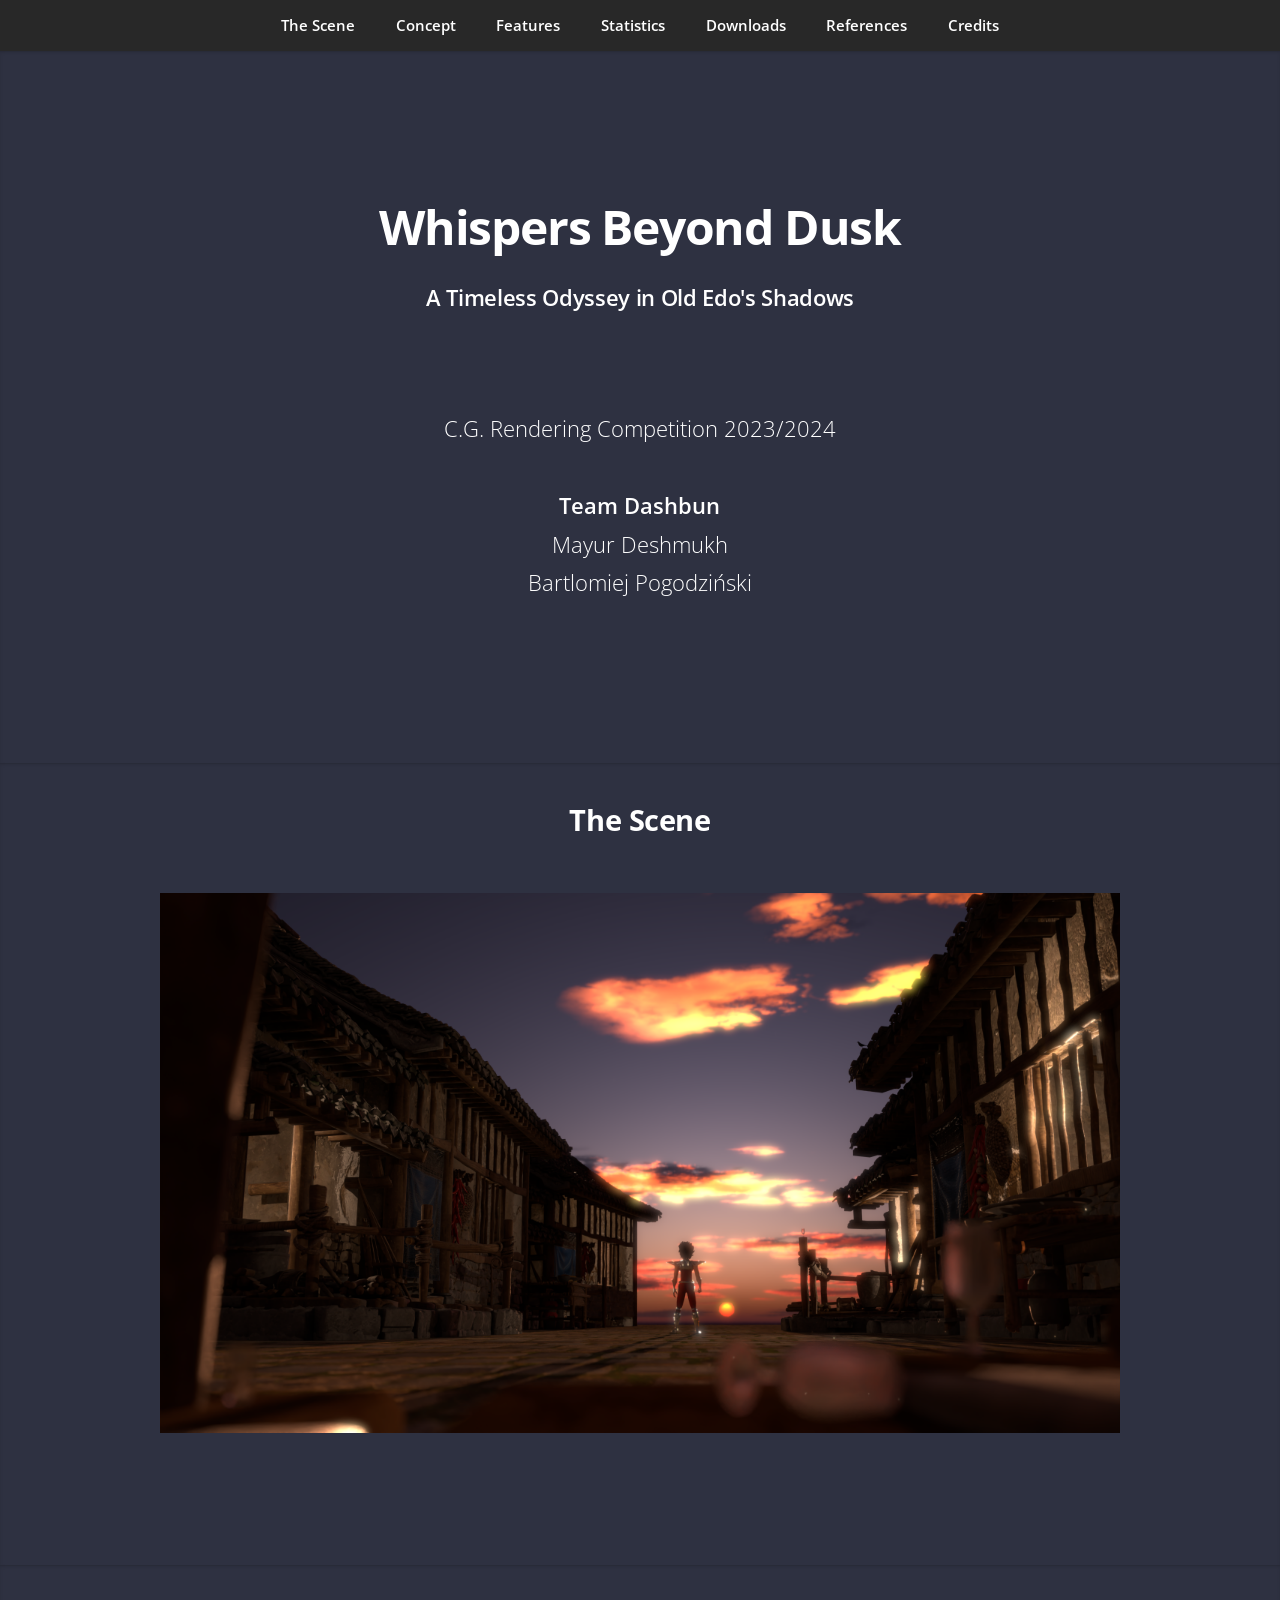
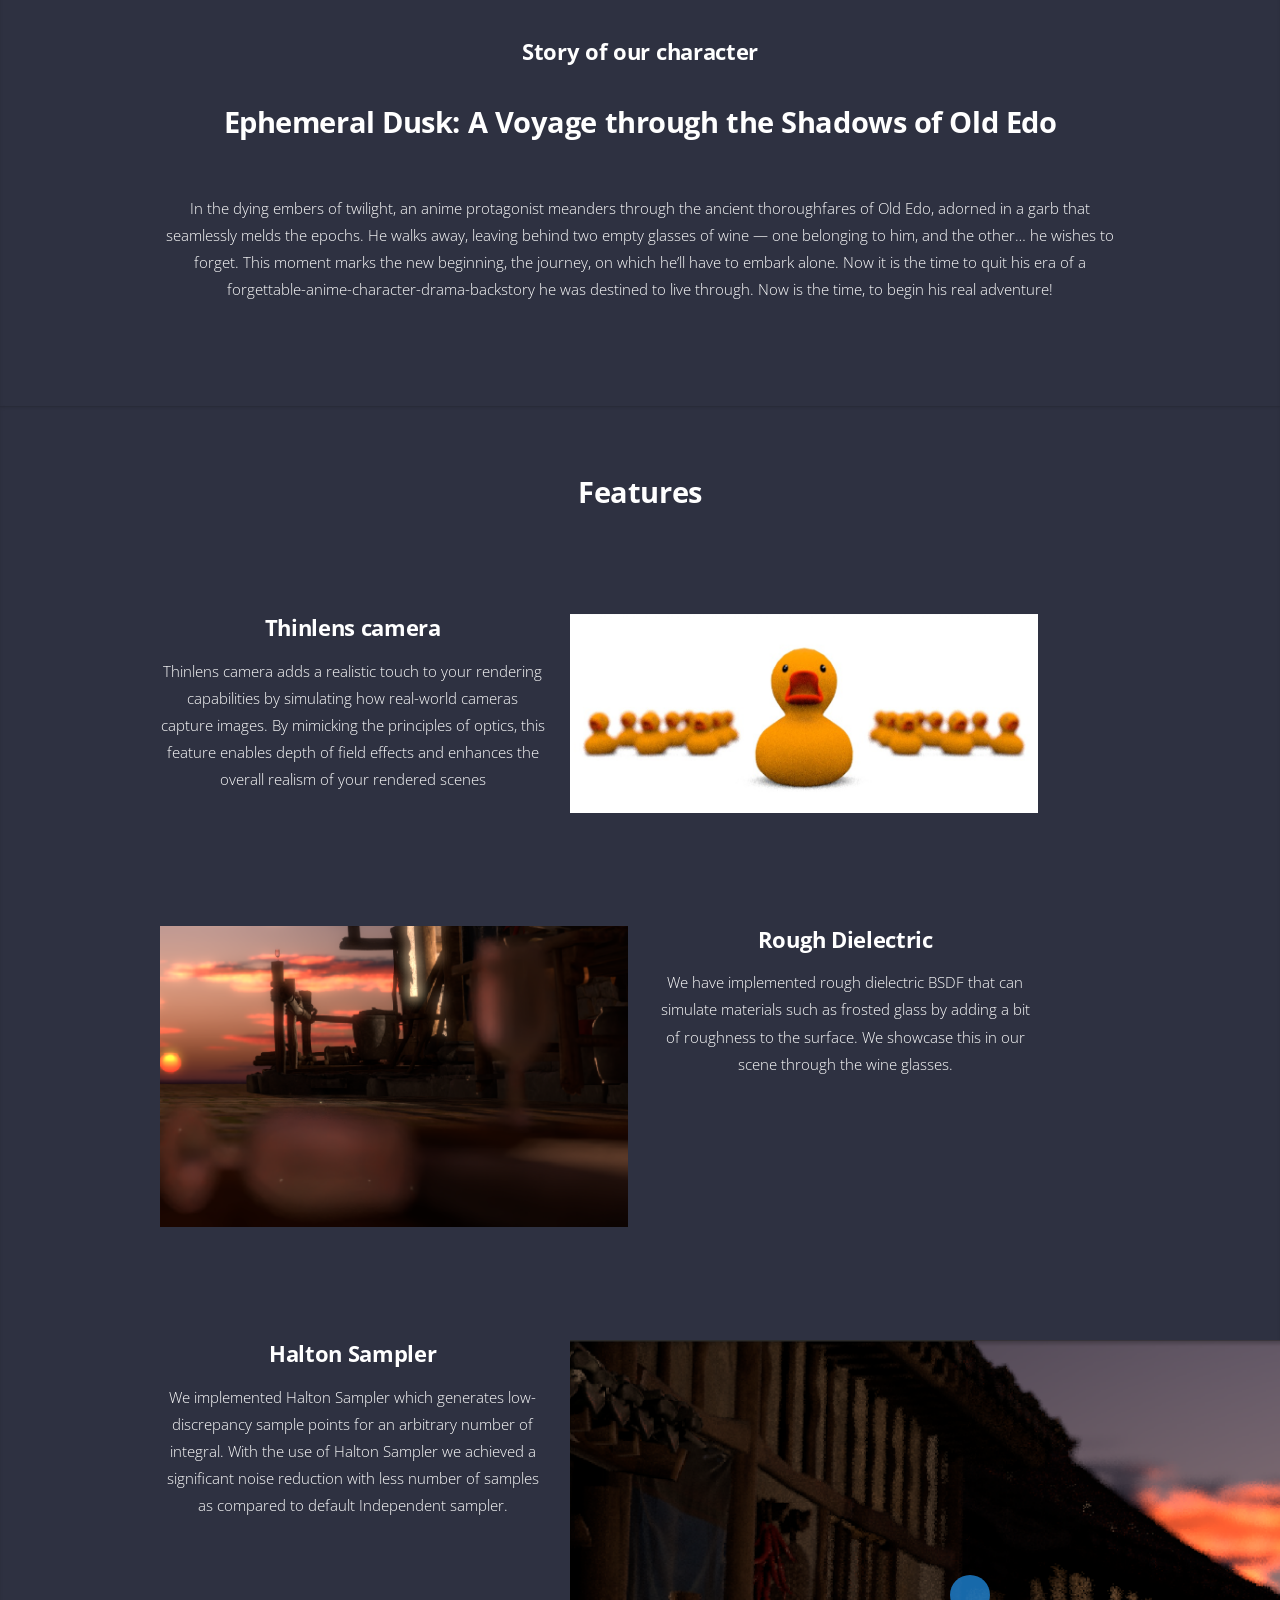
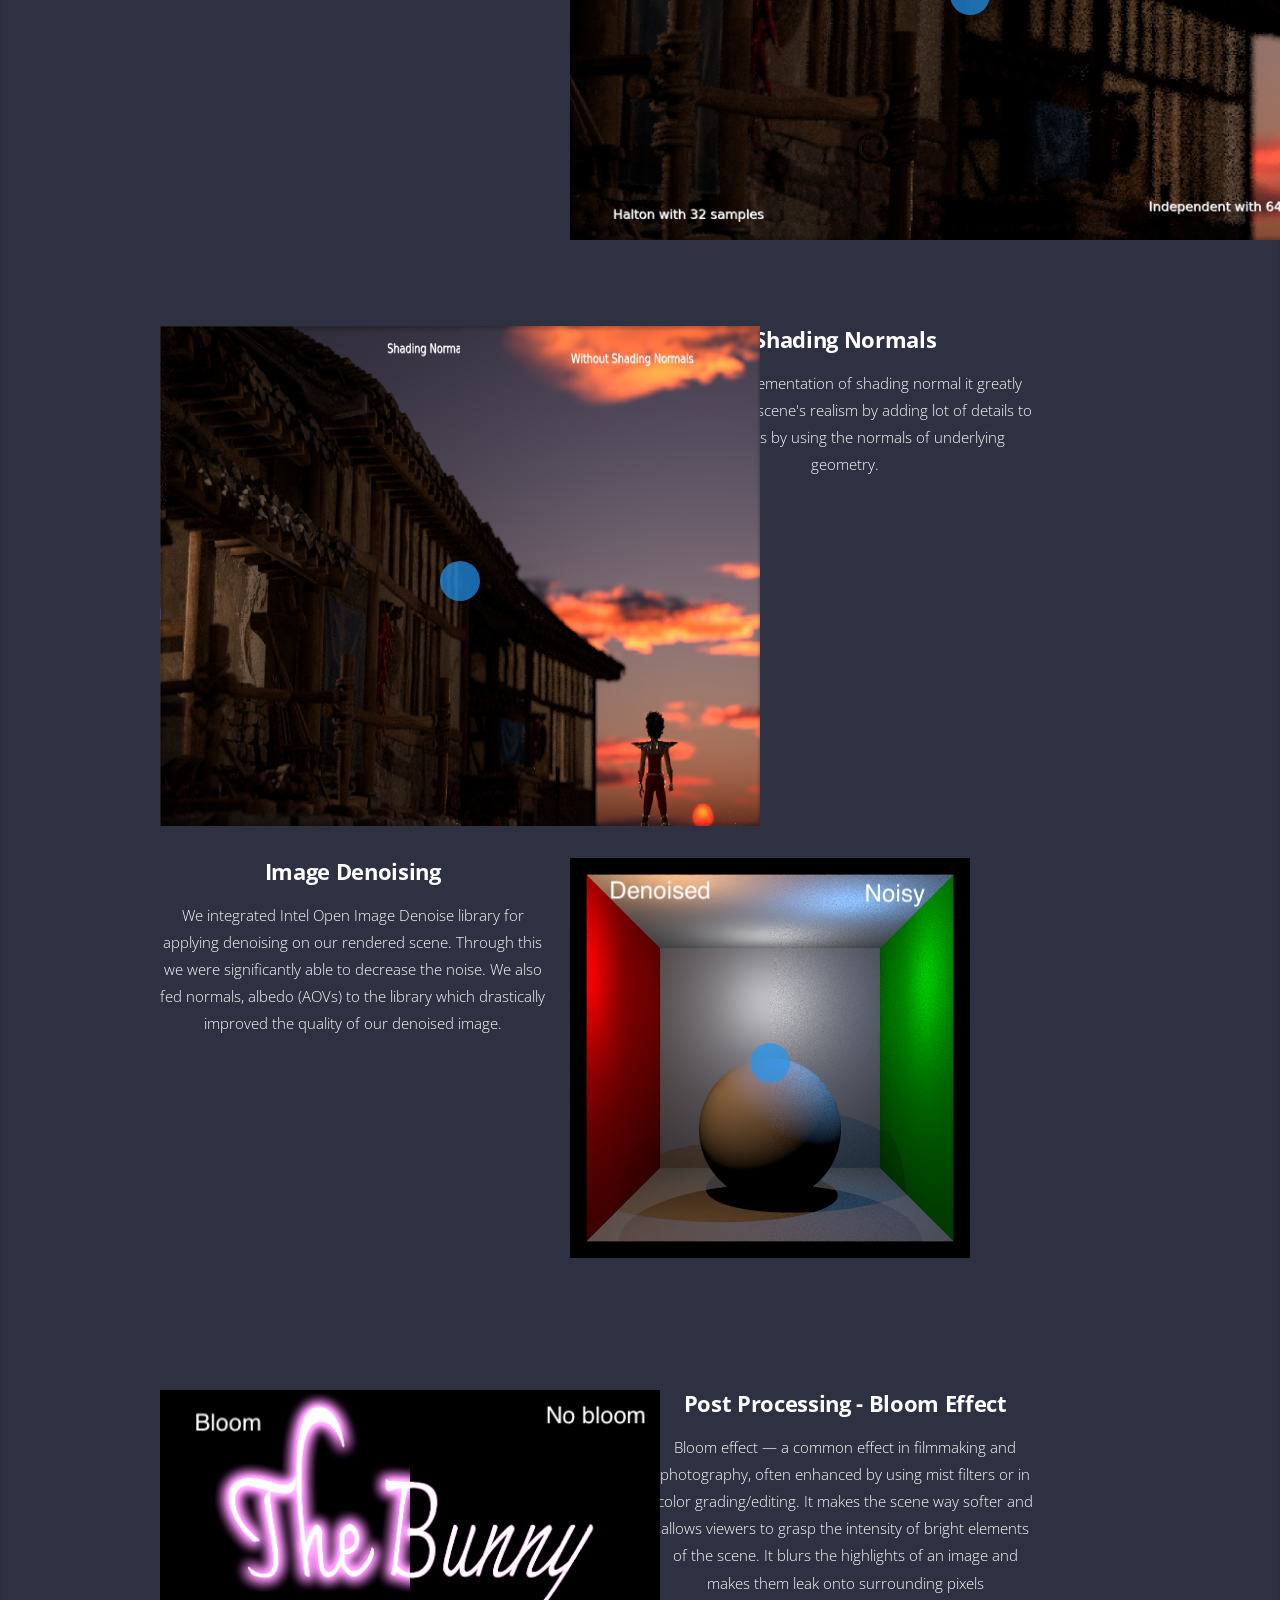
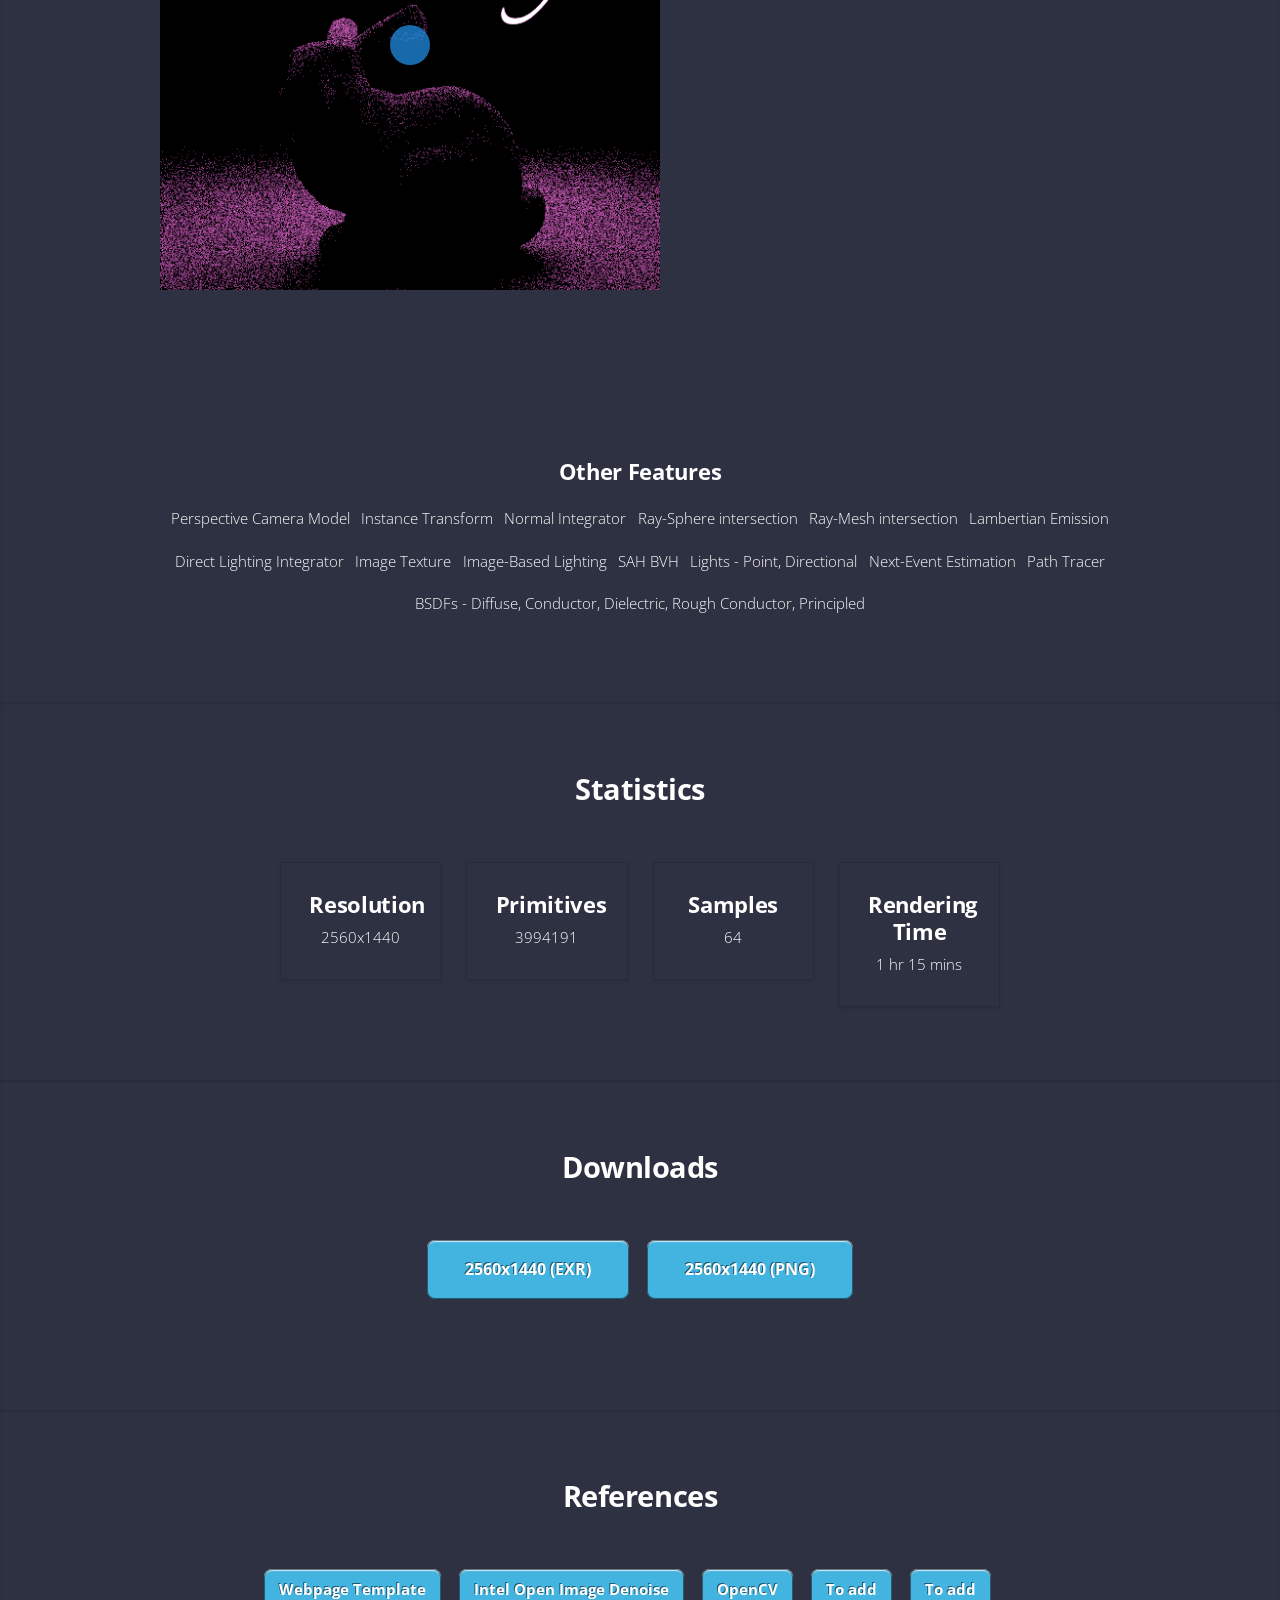
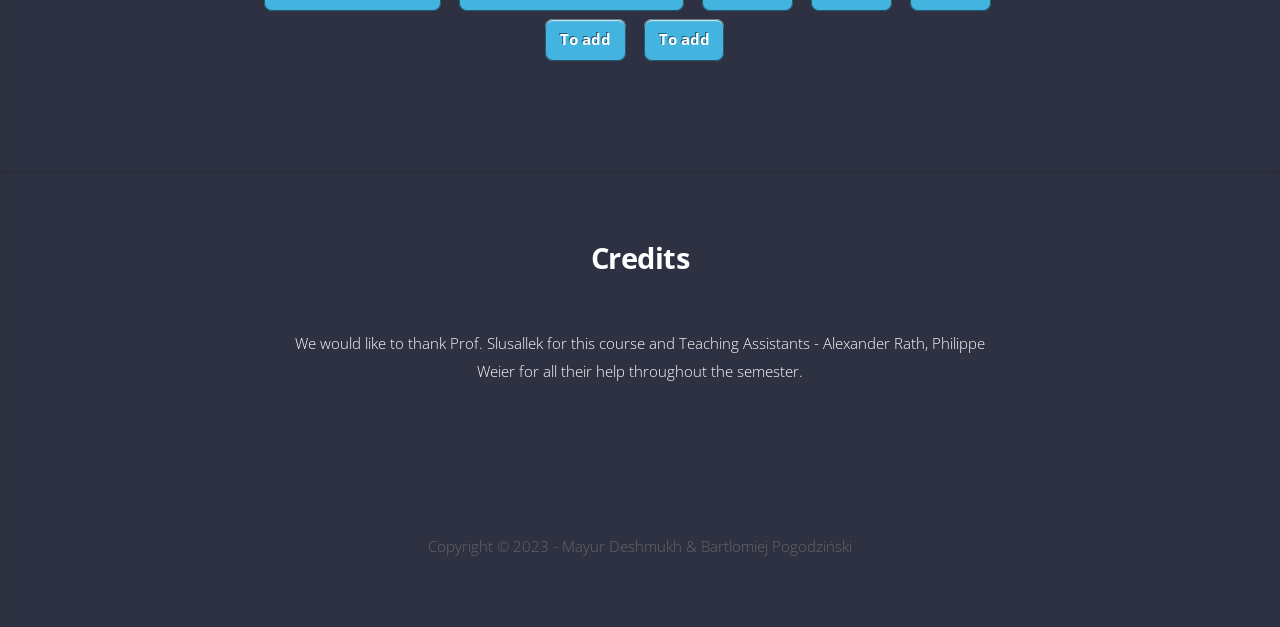
==== commit ffefd31f: "Update website images and description, update image bloom feature output image name" ====
--- a/website/index.html
+++ b/website/index.html
@@ -63,13 +63,7 @@
 						<h2>Ephemeral Dusk: A Voyage through the Shadows of Old Edo</h2>
 					</header>
 						<!-- <h2>Here's all the stuff I do.</h2> -->
-					<p>in the dying embers of twilight, an anime protagonist meanders through the ancient thoroughfares of Old Edo,
-						adorned in a garb that seamlessly melds the epochs. The scene unfolds a prophecy woven into the very fabric of the streets,
-						where lanterns cast ephemeral glows on the bricked paths, revealing the mysteries of a bygone Japan. 
-						Wooden houses stand as stoic sentinels, cherry blossoms frozen in perpetual bloom. As the sun descends, 
-						the character's trajectory morphs into a celestial pathway, beckoning exploration through the veiled corridors of time and space. 
-						This captivating journey into the unknown captures the essence of exploration, 
-						where reality and fantasy coalesce in a dance of shadows and whispers.</p>
+					<p>In the dying embers of twilight, an anime protagonist meanders through the ancient thoroughfares of Old Edo, adorned in a garb that seamlessly melds the epochs. He walks away, leaving behind two empty glasses of wine — one belonging to him, and the other… he wishes to forget. This moment marks the new beginning, the journey, on which he’ll have to embark alone. Now it is the time to quit his era of a forgettable-anime-character-drama-backstory he was destined to live through. Now is the time, to begin his real adventure! </p>
 					</div>
 				</div>
 			</article>
@@ -150,21 +144,21 @@
 						<div class="col-6 col-6-medium col-12-small">
 							<div class="img-comp-container">
 								<div class="img-comp-img">
-									<img src="images/noisy.png" width="800" height="500">
-								</div>
-								<div class="img-comp-img img-comp-overlay">
-									<img src="images/denoised.png" width="800" height="500">
-								</div>
-							</div>
-							
-						</div>
-						<div class="col-6 col-6-medium col-12-small">
-							<div class="img-comp-container">
-								<div class="img-comp-img">
-									<img src="images/image_denoising.png" width="500" height="400">
-								</div>
-								<div class="img-comp-img img-comp-overlay">
-									<img src="images/bloom_effect.png" width="500" height="400">
+									<img src="images/denoising/noisy.png" width="400" height="400">
+								</div>
+								<div class="img-comp-img img-comp-overlay">
+									<img src="images/denoising/denoised.png" width="400" height="400">
+								</div>
+							</div>
+							
+						</div>
+						<div class="col-6 col-6-medium col-12-small">
+							<div class="img-comp-container">
+								<div class="img-comp-img">
+									<img src="images/bloom/non_bloomed.png" width="500" height="500">
+								</div>
+								<div class="img-comp-img img-comp-overlay">
+									<img src="images/bloom/bloomed.png" width="500" height="500">
 								</div>
 							</div>
 								<!-- <a class="image featured"><img src="images/bloom_effect.png" alt="" /></a> -->
@@ -172,7 +166,7 @@
 						<div class="col-5 col-6-medium col-12-medium">
 
 								<h3>Post Processing - Bloom Effect</h3>
-								<p>used to reproduce an imaging artifact of real-world cameras.</p>
+								<p>Bloom effect — a common effect in filmmaking and photography, often enhanced by using mist filters or in color grading/editing. It makes the scene way softer and allows viewers to grasp the intensity of bright elements of the scene. It blurs the highlights of an image and makes them leak onto surrounding pixels</p>
 								<br><br><br><br><br><br><br><br><br><br><br><br><br><br><br>
 						</div>
 						<div class="col-12 col-6-medium col-12-medium">
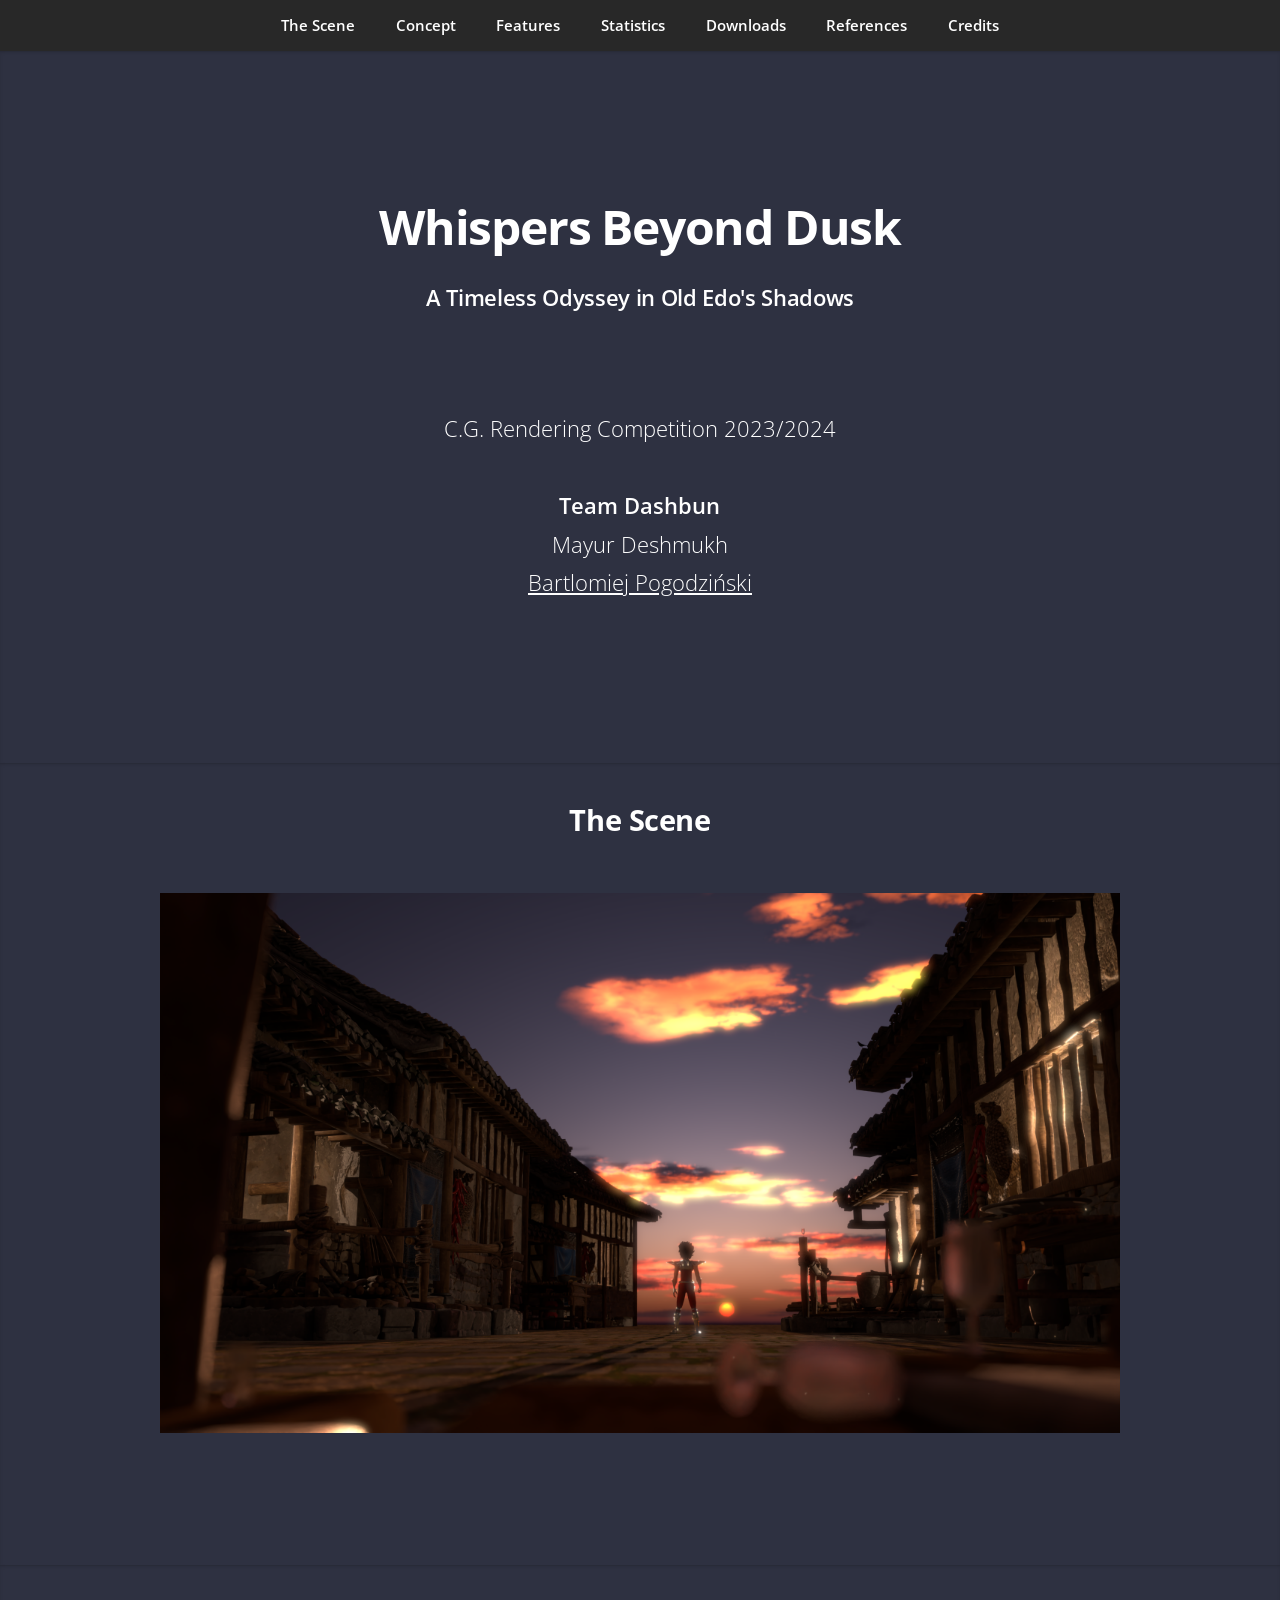
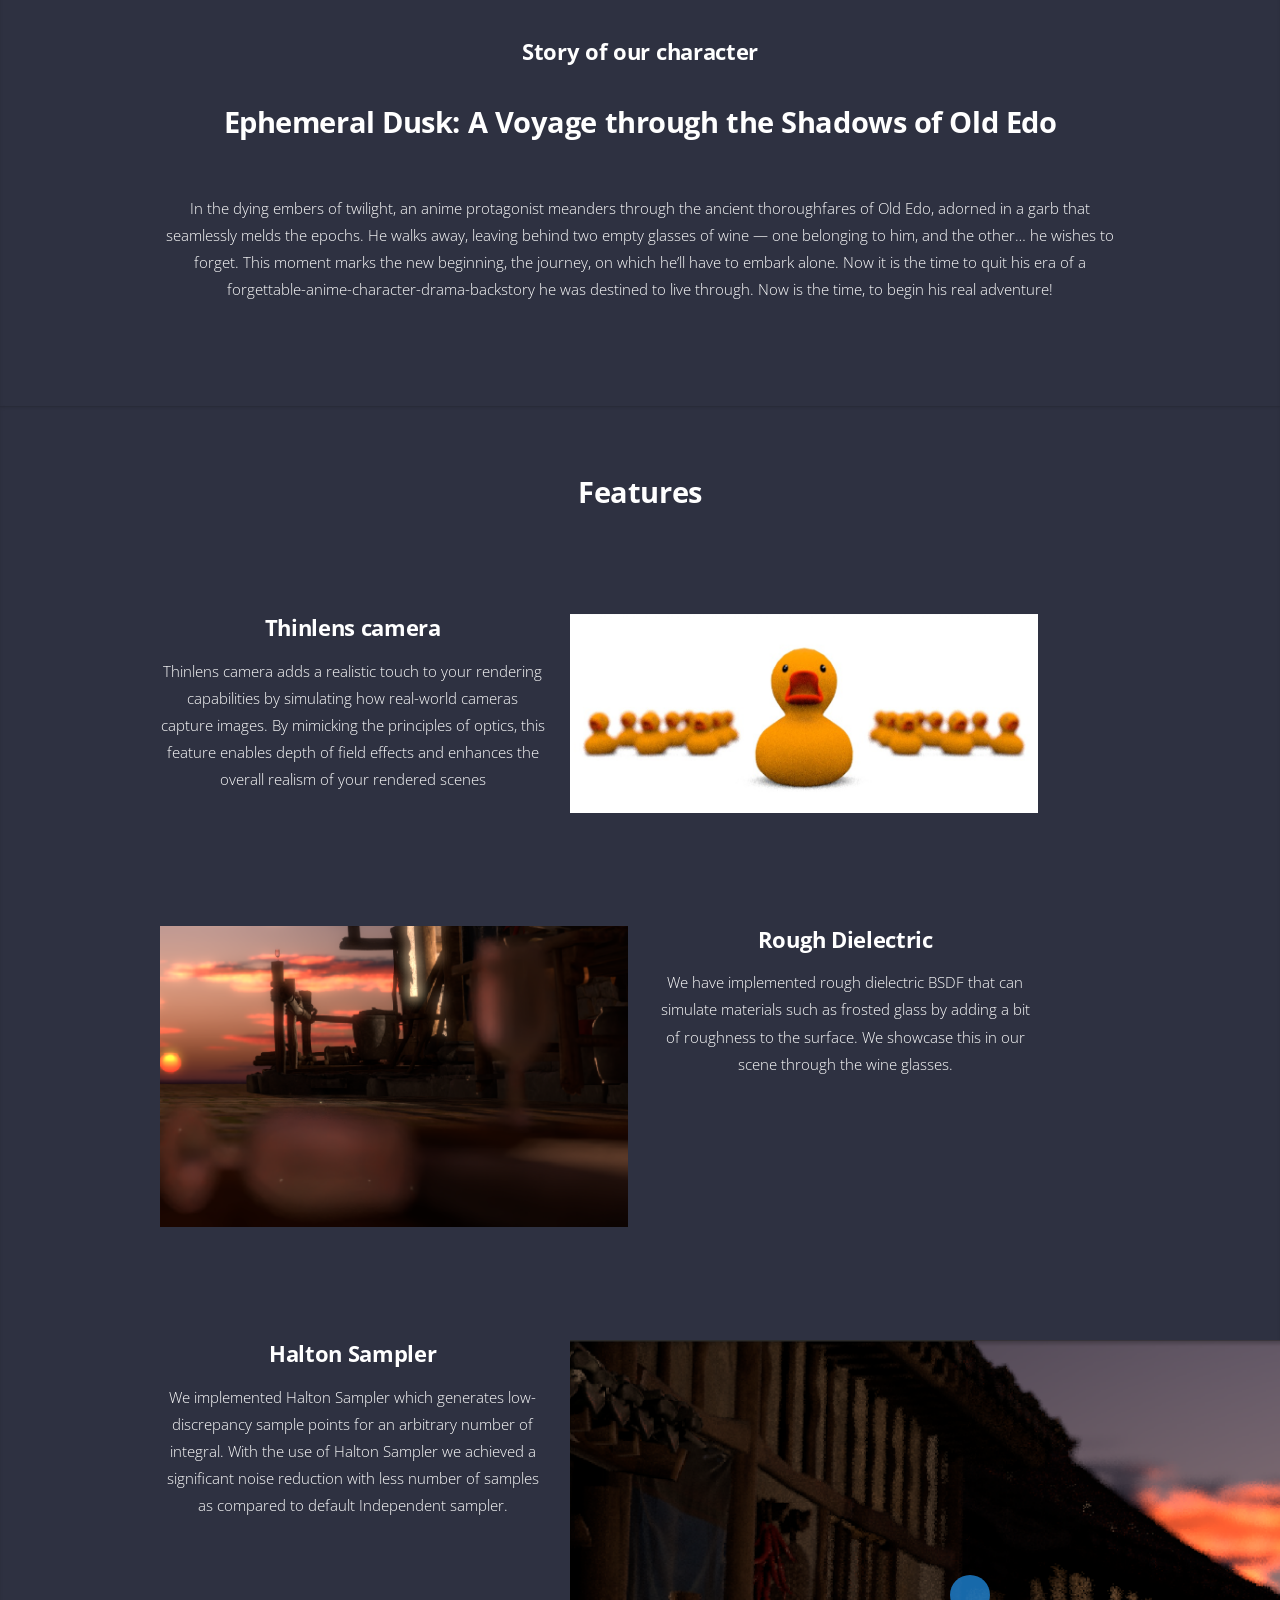
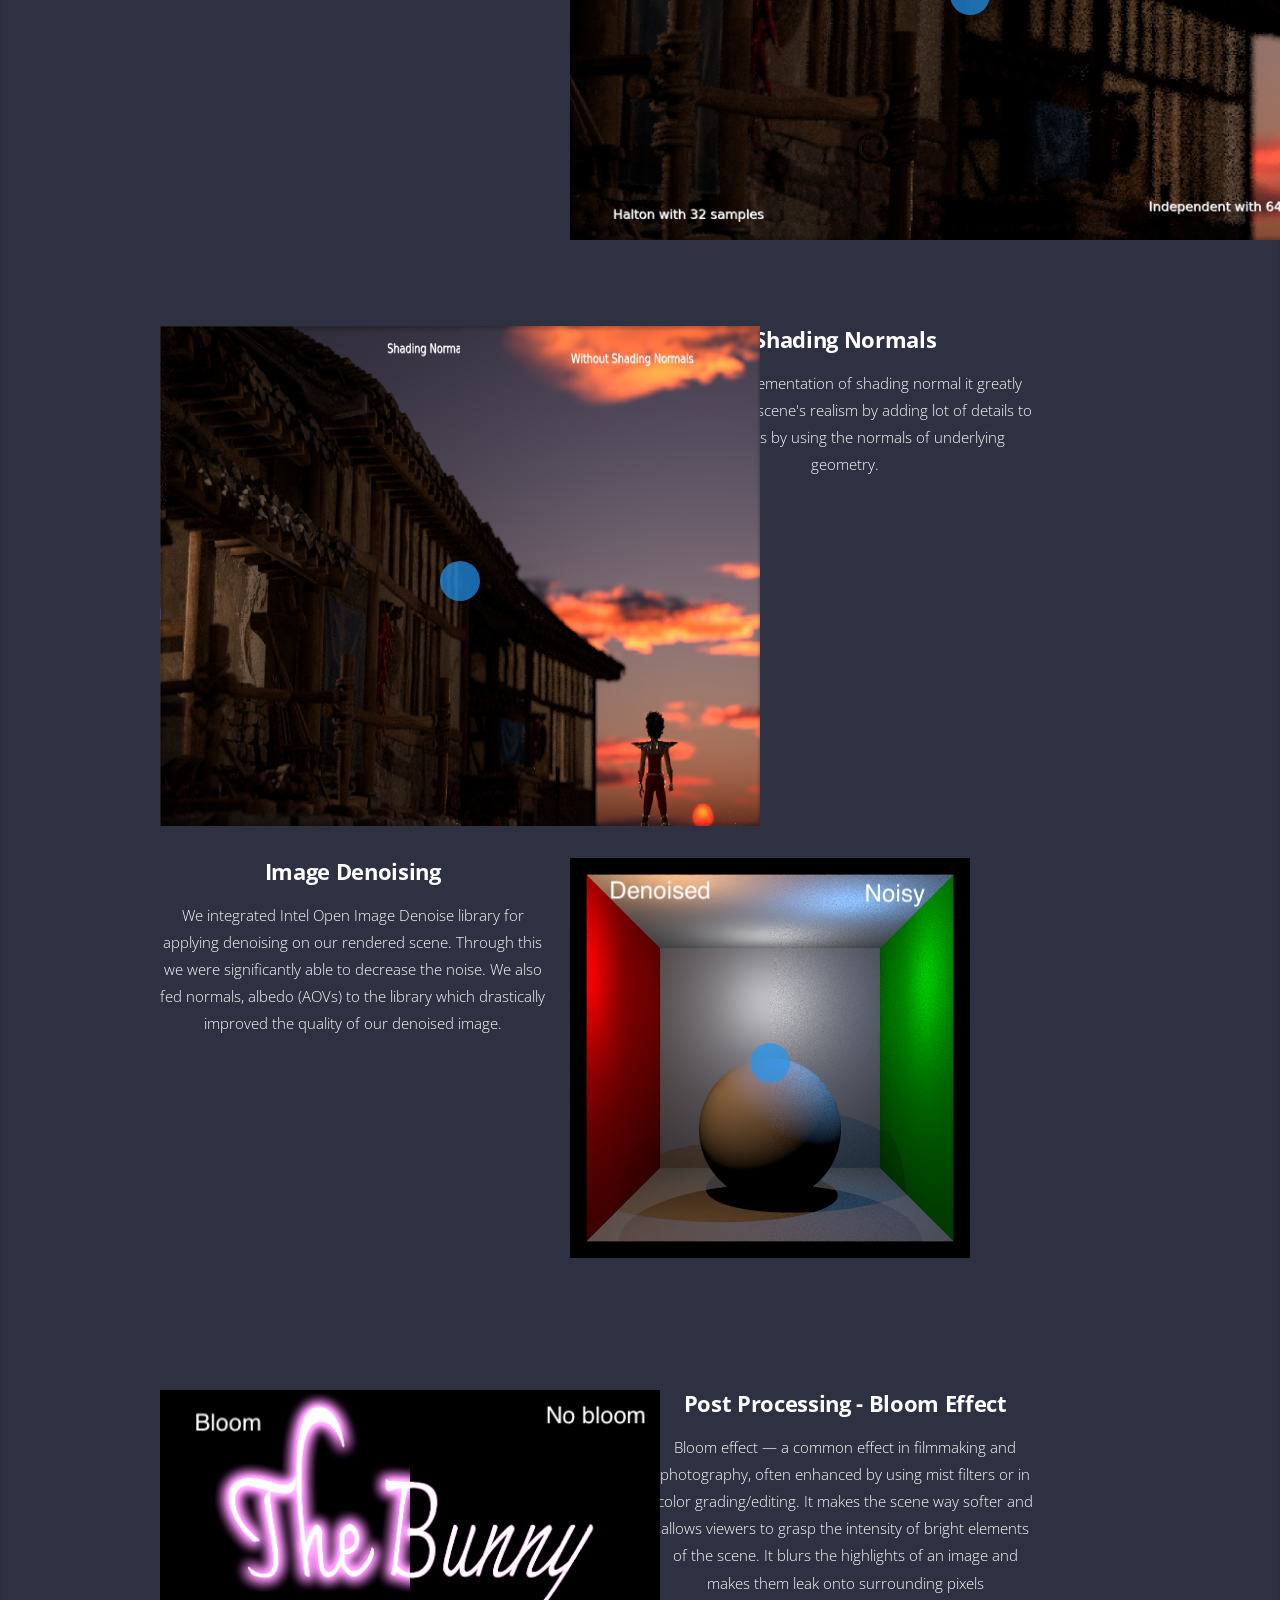
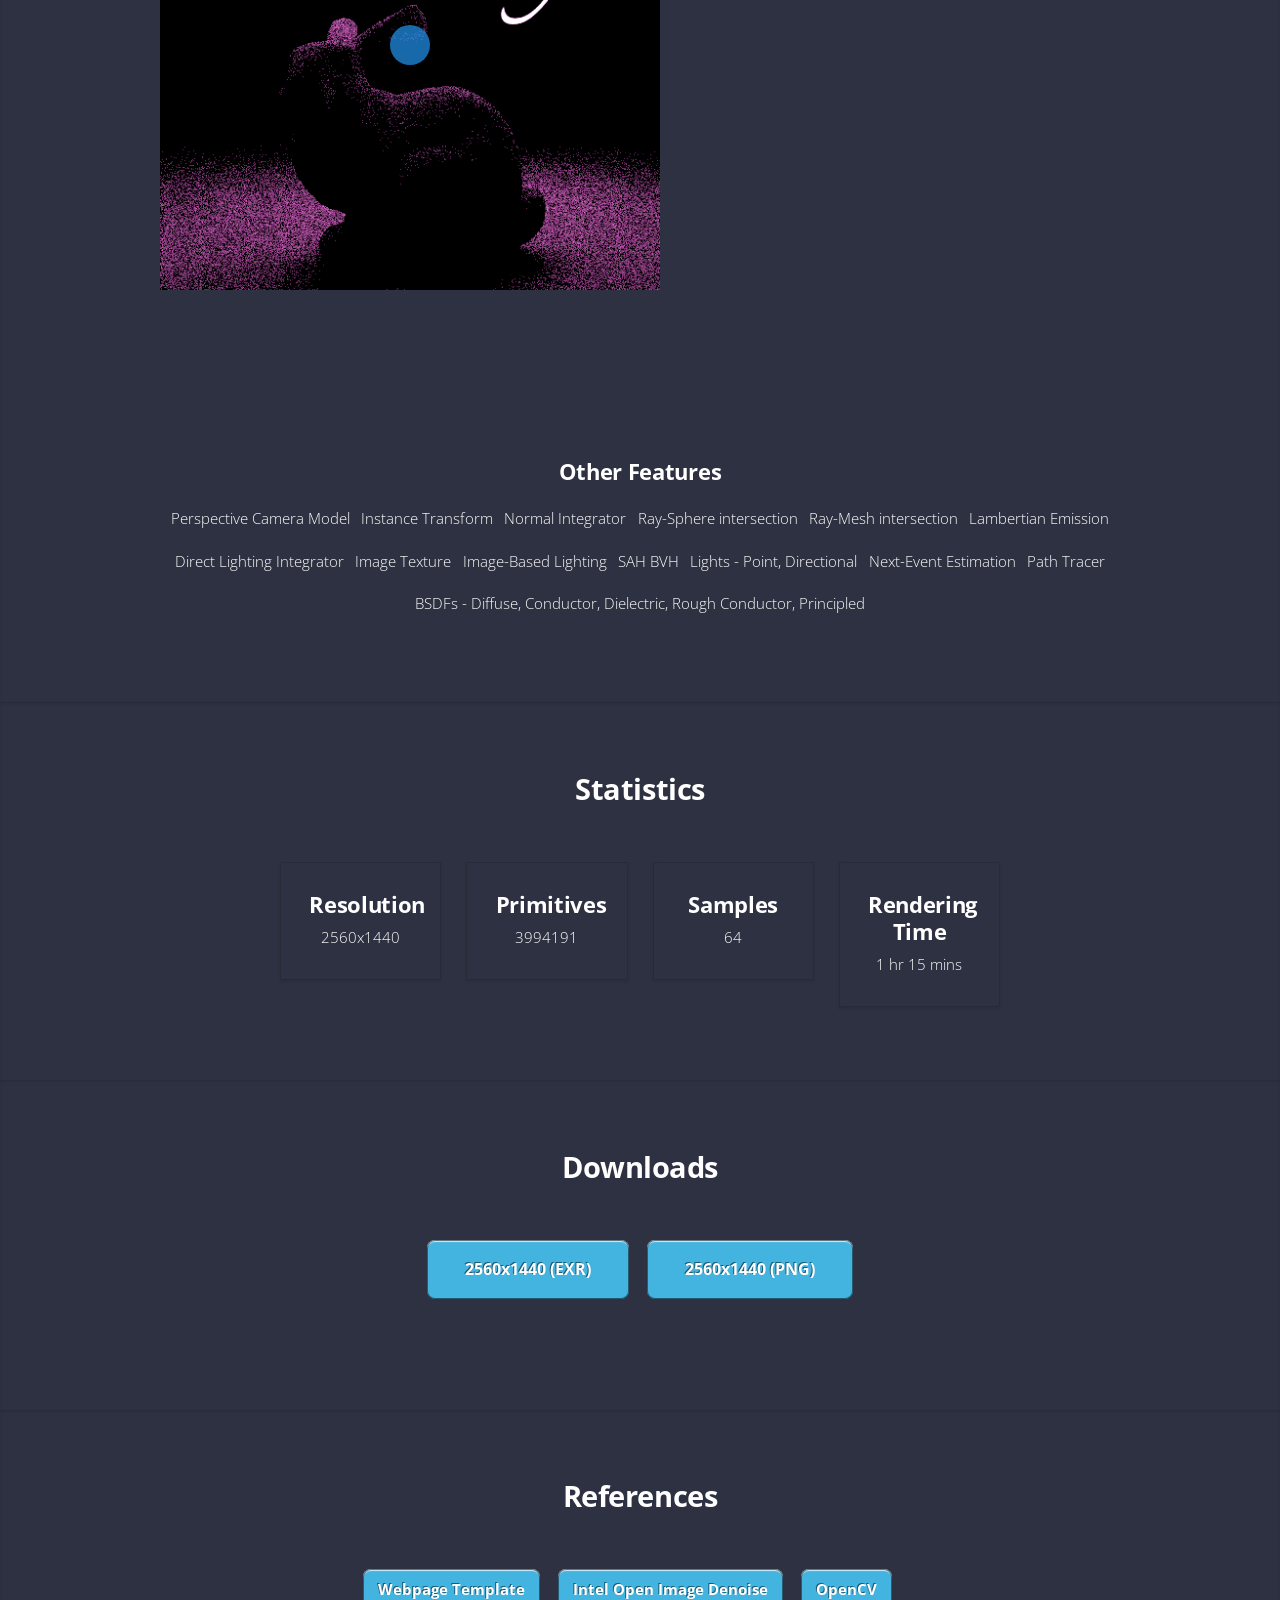
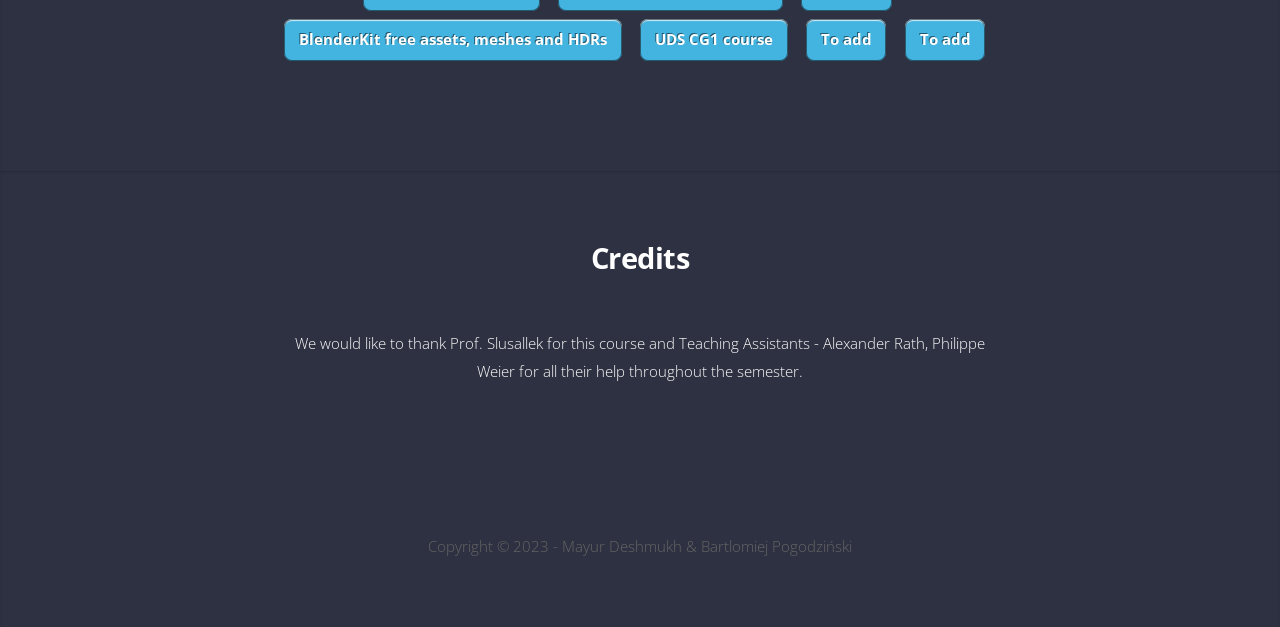
==== commit eab55918: "Add links and references" ====
--- a/website/index.html
+++ b/website/index.html
@@ -39,7 +39,7 @@
 							<center><p>C.G. Rendering Competition 2023/2024 <br> <br>
 								<strong style="color: #fff">Team Dashbun</strong> <br>
 							Mayur Deshmukh <br>
-							Bartlomiej Pogodziński</p></center>
+							<a href="https://www.linkedin.com/in/bartlomiejpogodzinski/">Bartlomiej Pogodziński</a></p></center>
 						</div>
 					</div>
 				</div>
@@ -256,9 +256,9 @@
 							<li><a class="references" href="https://html5up.net/miniport" target="_blank">Webpage Template</a></li>
 							<li><a class="references" href="https://www.openimagedenoise.org/" target="_blank">Intel Open Image Denoise</a></li>
 							<li><a class="references" href="https://opencv.org/" target="_blank">OpenCV</a></li>
-							<li><a class="references" href="#" target="_blank">To add</a></li>
-							<li><a class="references" href="#" target="_blank">To add</a></li>
-							<li><a class="references" href="#" target="_blank">To add</a></li>
+							<li><a class="references" href="https://www.blenderkit.com/" target="_blank">BlenderKit free assets, meshes and HDRs</a></li>
+							<li><a class="references" href="https://graphics.cg.uni-saarland.de/courses/cg1-2023/index.html" target="_blank">UDS CG1 course</a></li>
+							<li><a class="references" href="" target="_blank">To add</a></li>
 							<li><a class="references" href="#" target="_blank">To add</a></li>
 						</ul>
 					</div>
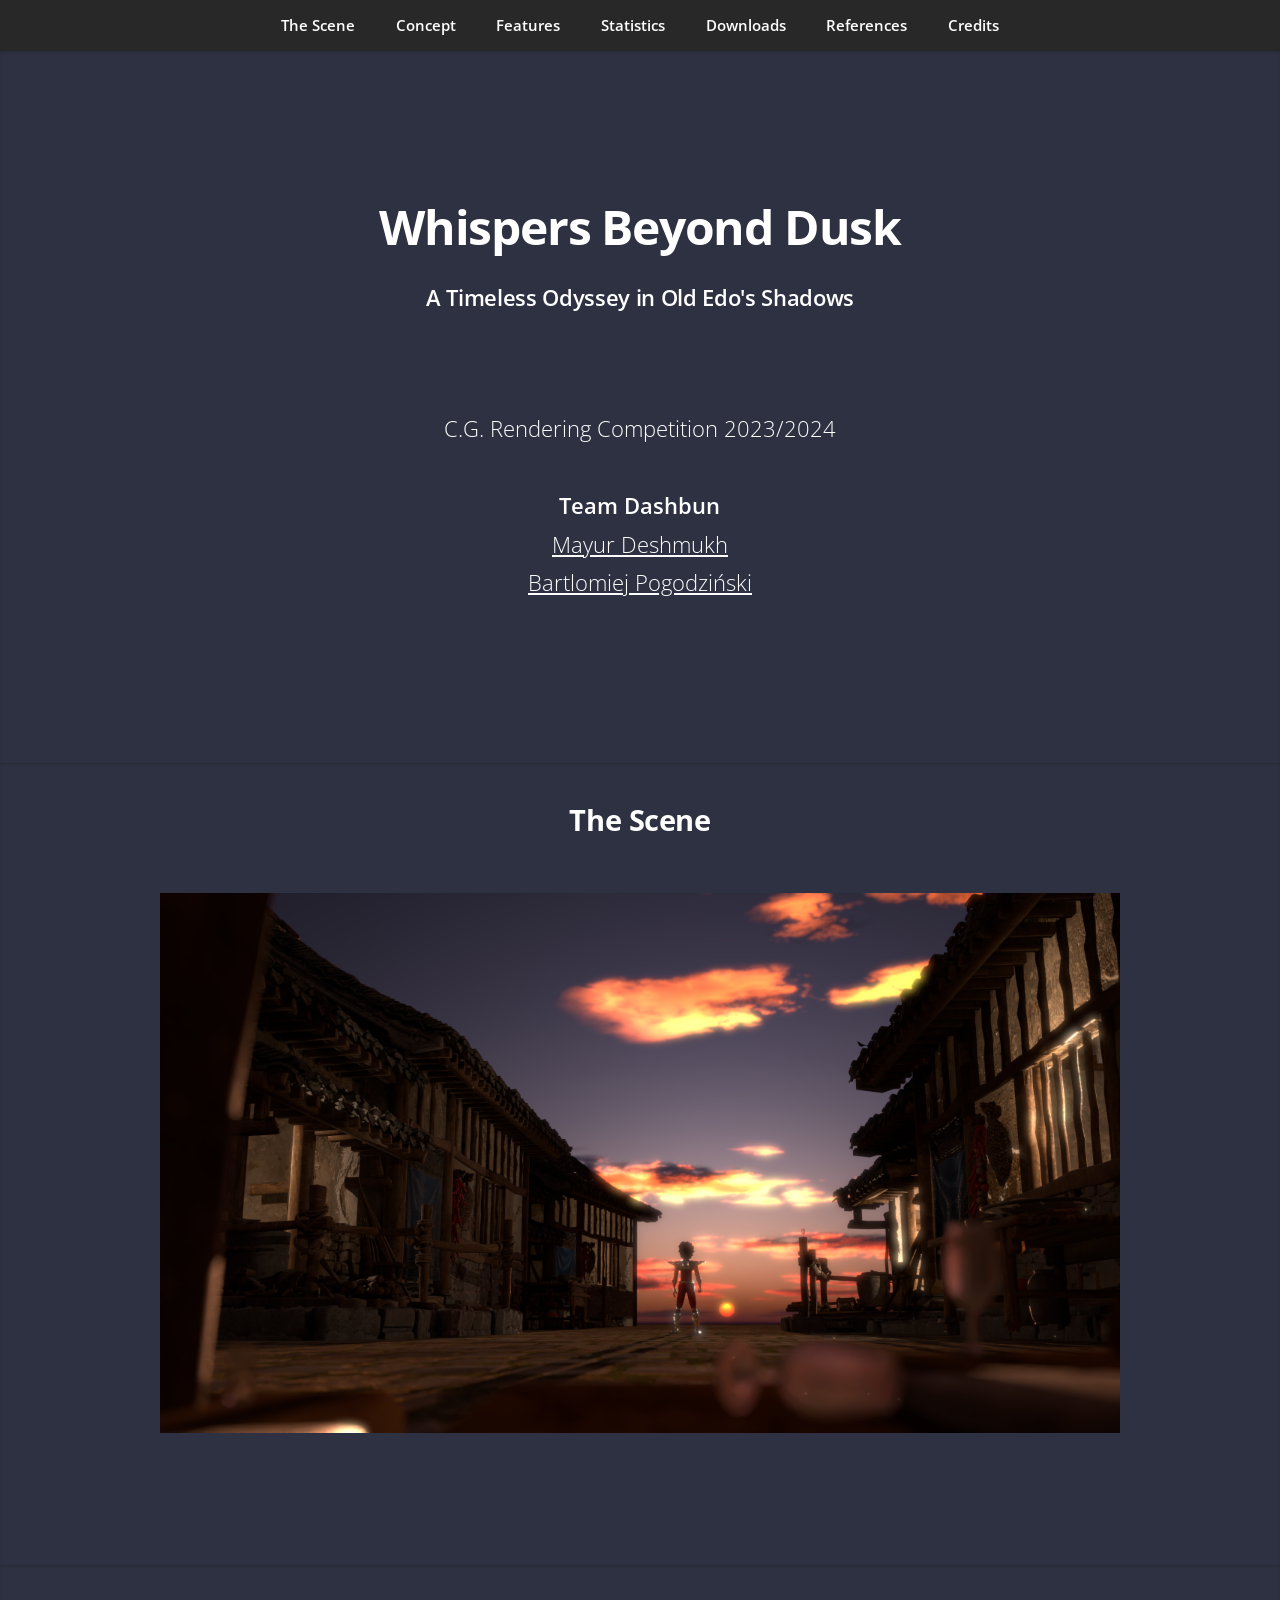
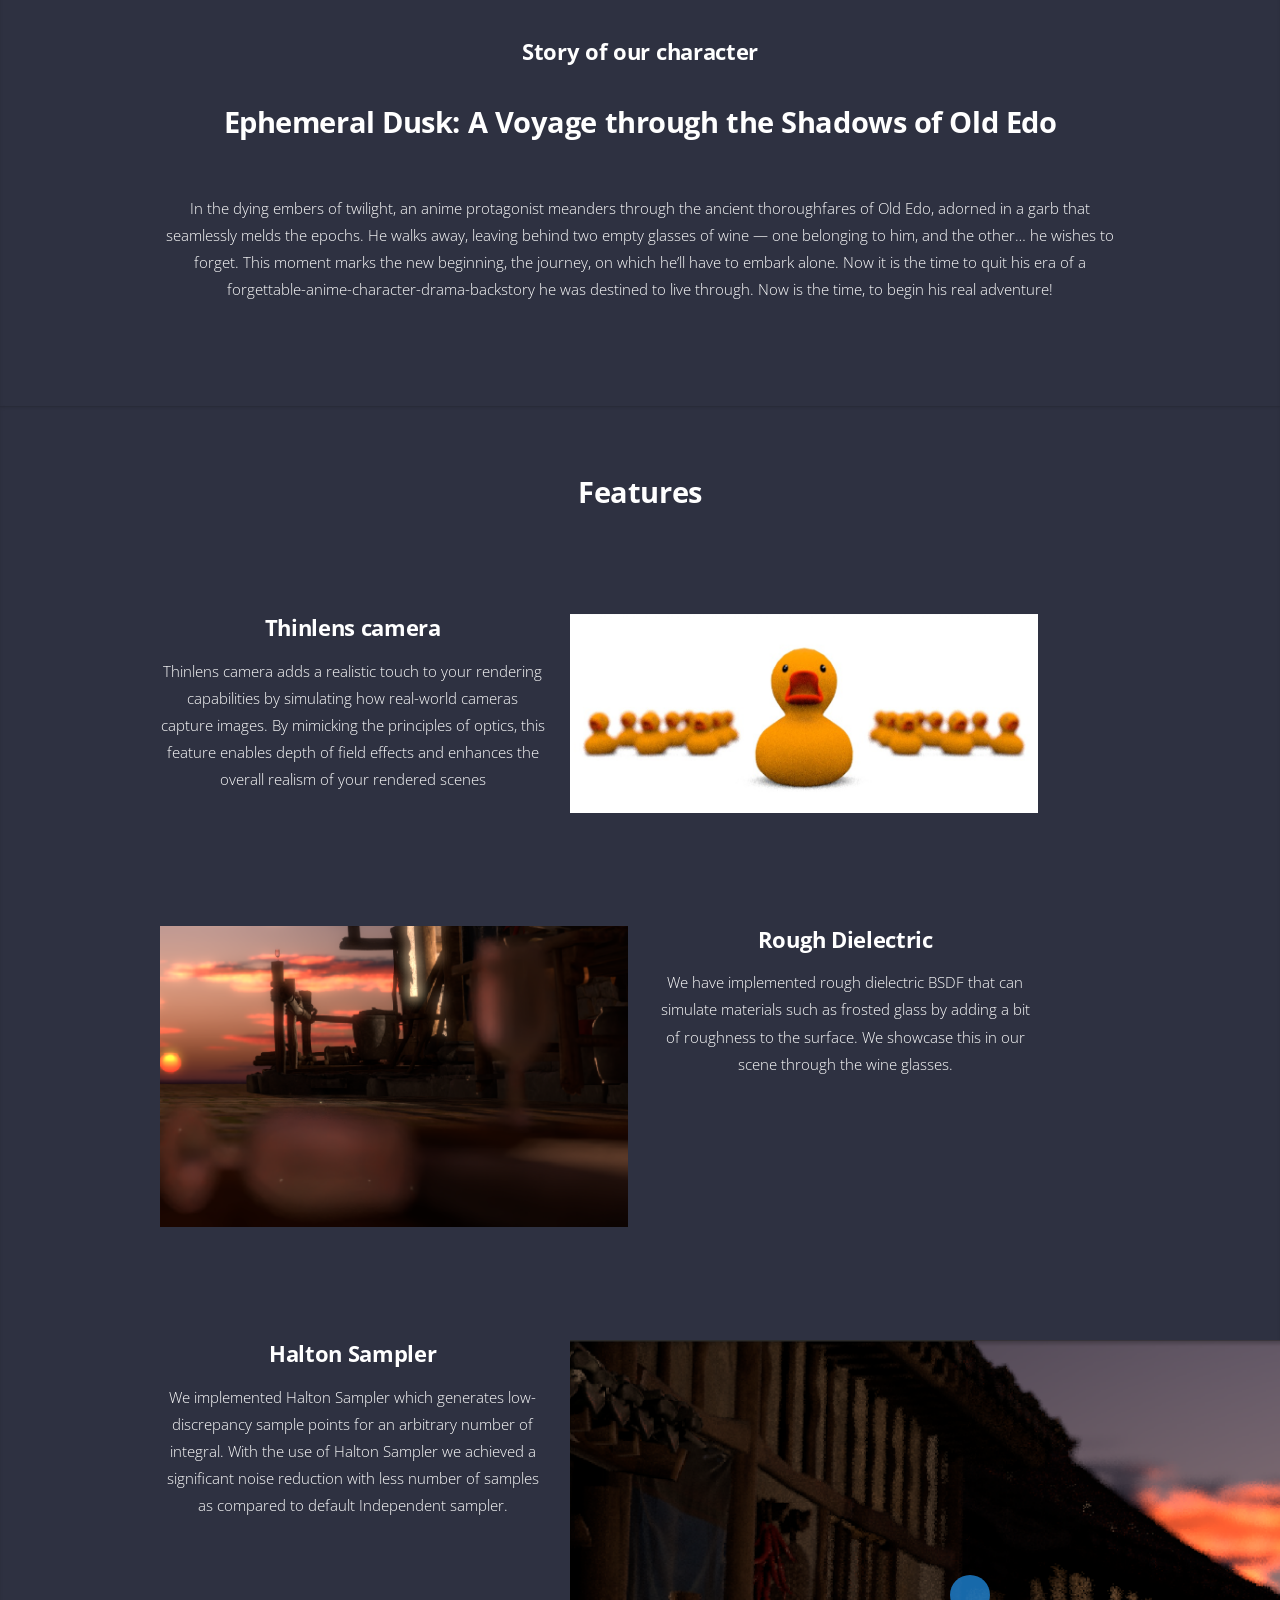
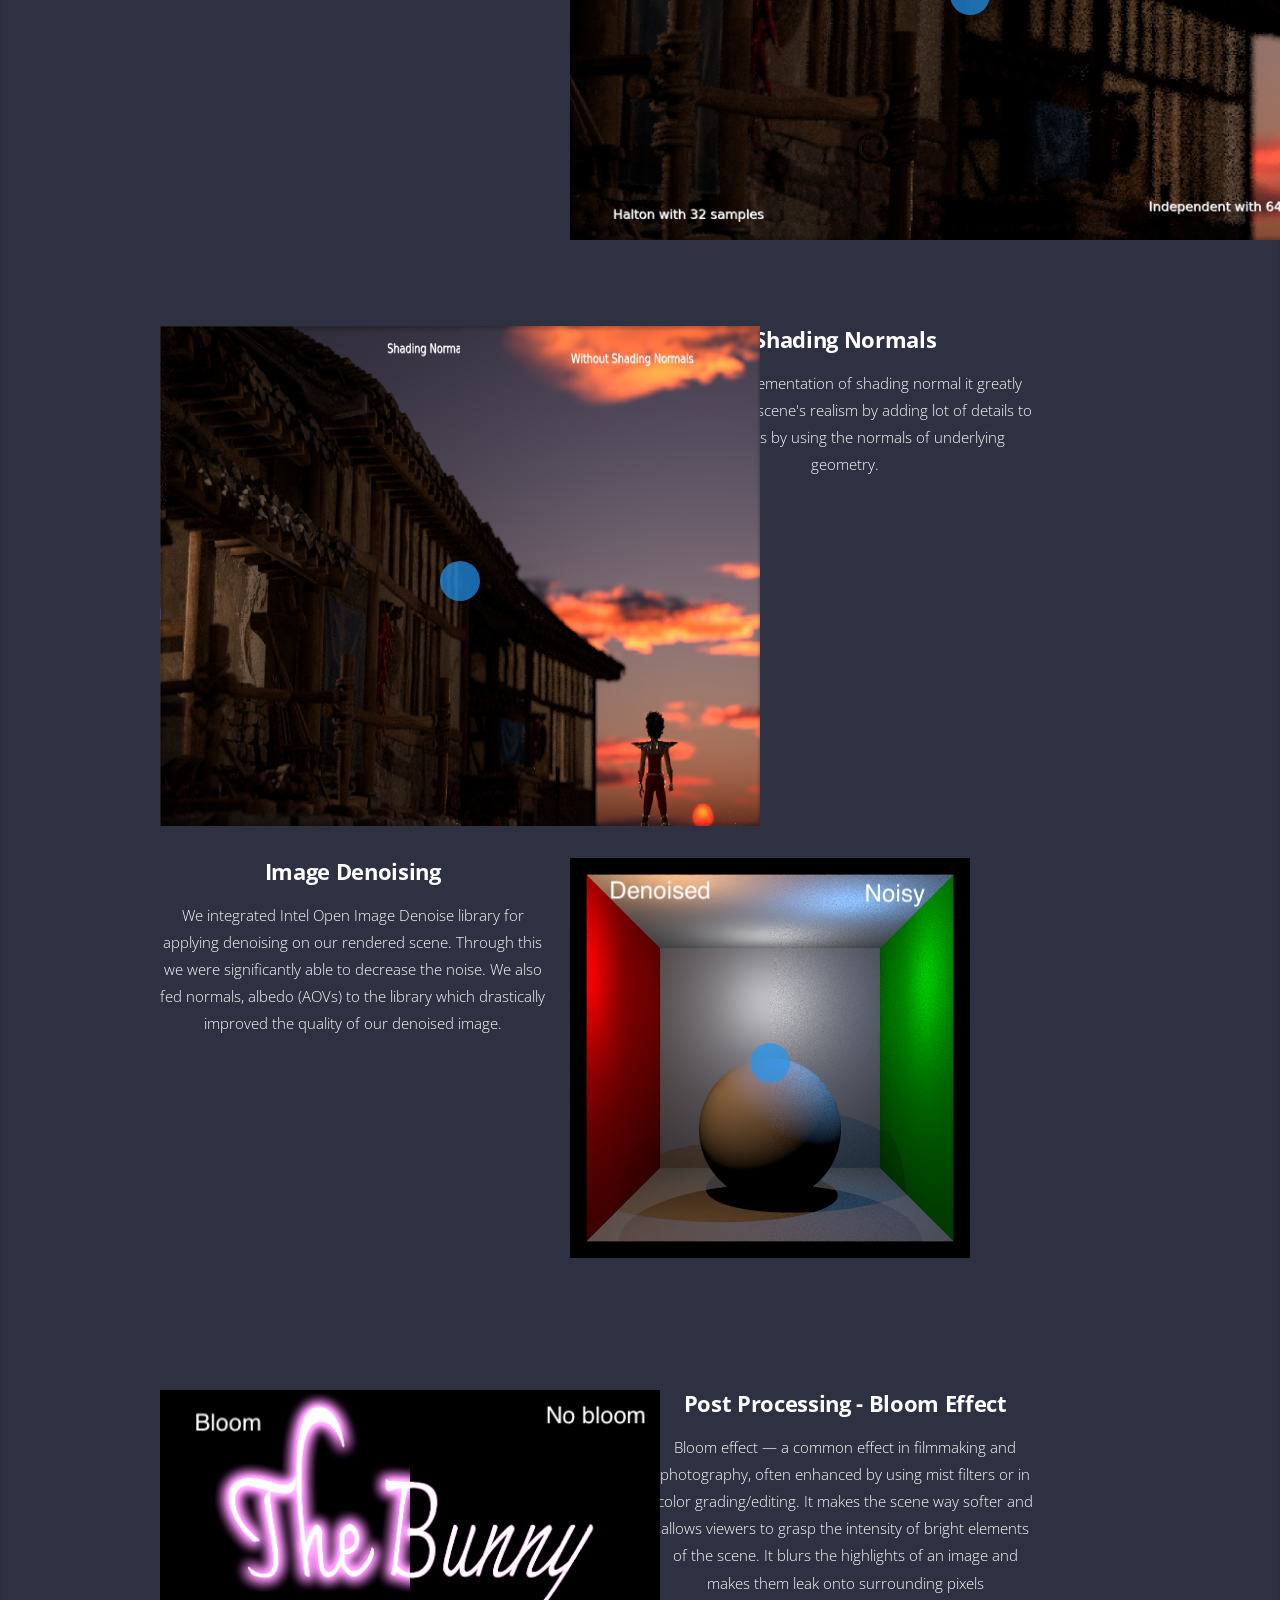
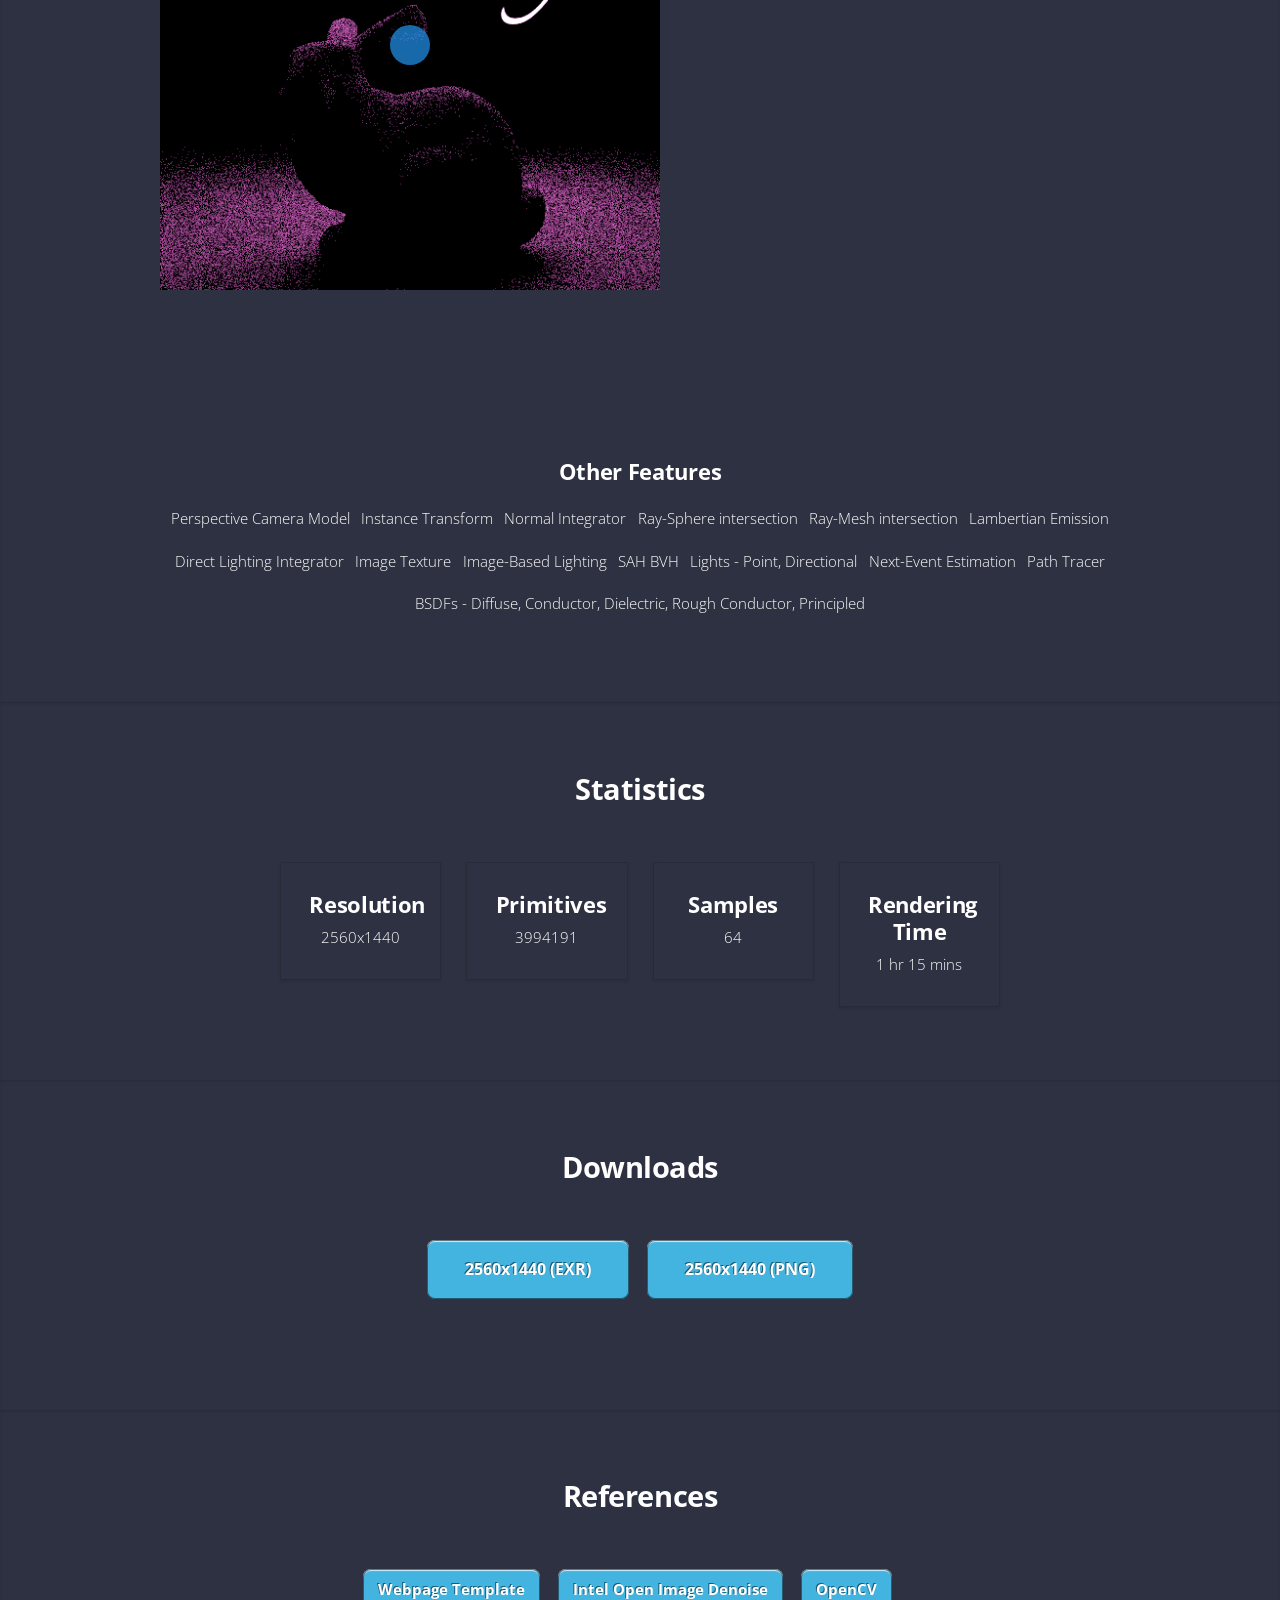
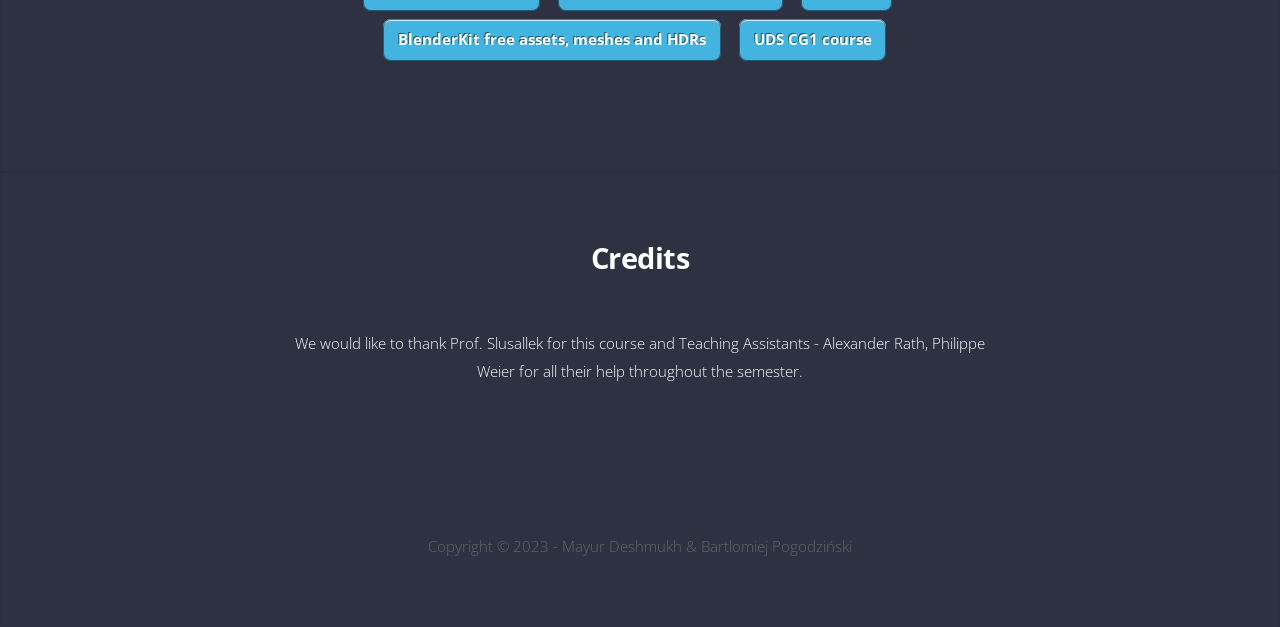
==== commit cdfc8d4b: "Update links and references" ====
--- a/website/index.html
+++ b/website/index.html
@@ -38,7 +38,7 @@
 							<!-- </header> -->
 							<center><p>C.G. Rendering Competition 2023/2024 <br> <br>
 								<strong style="color: #fff">Team Dashbun</strong> <br>
-							Mayur Deshmukh <br>
+							<a href="https://www.linkedin.com/in/mayurdeshmukh10/">Mayur Deshmukh</a><br>
 							<a href="https://www.linkedin.com/in/bartlomiejpogodzinski/">Bartlomiej Pogodziński</a></p></center>
 						</div>
 					</div>
@@ -258,8 +258,6 @@
 							<li><a class="references" href="https://opencv.org/" target="_blank">OpenCV</a></li>
 							<li><a class="references" href="https://www.blenderkit.com/" target="_blank">BlenderKit free assets, meshes and HDRs</a></li>
 							<li><a class="references" href="https://graphics.cg.uni-saarland.de/courses/cg1-2023/index.html" target="_blank">UDS CG1 course</a></li>
-							<li><a class="references" href="" target="_blank">To add</a></li>
-							<li><a class="references" href="#" target="_blank">To add</a></li>
 						</ul>
 					</div>
 				</div>
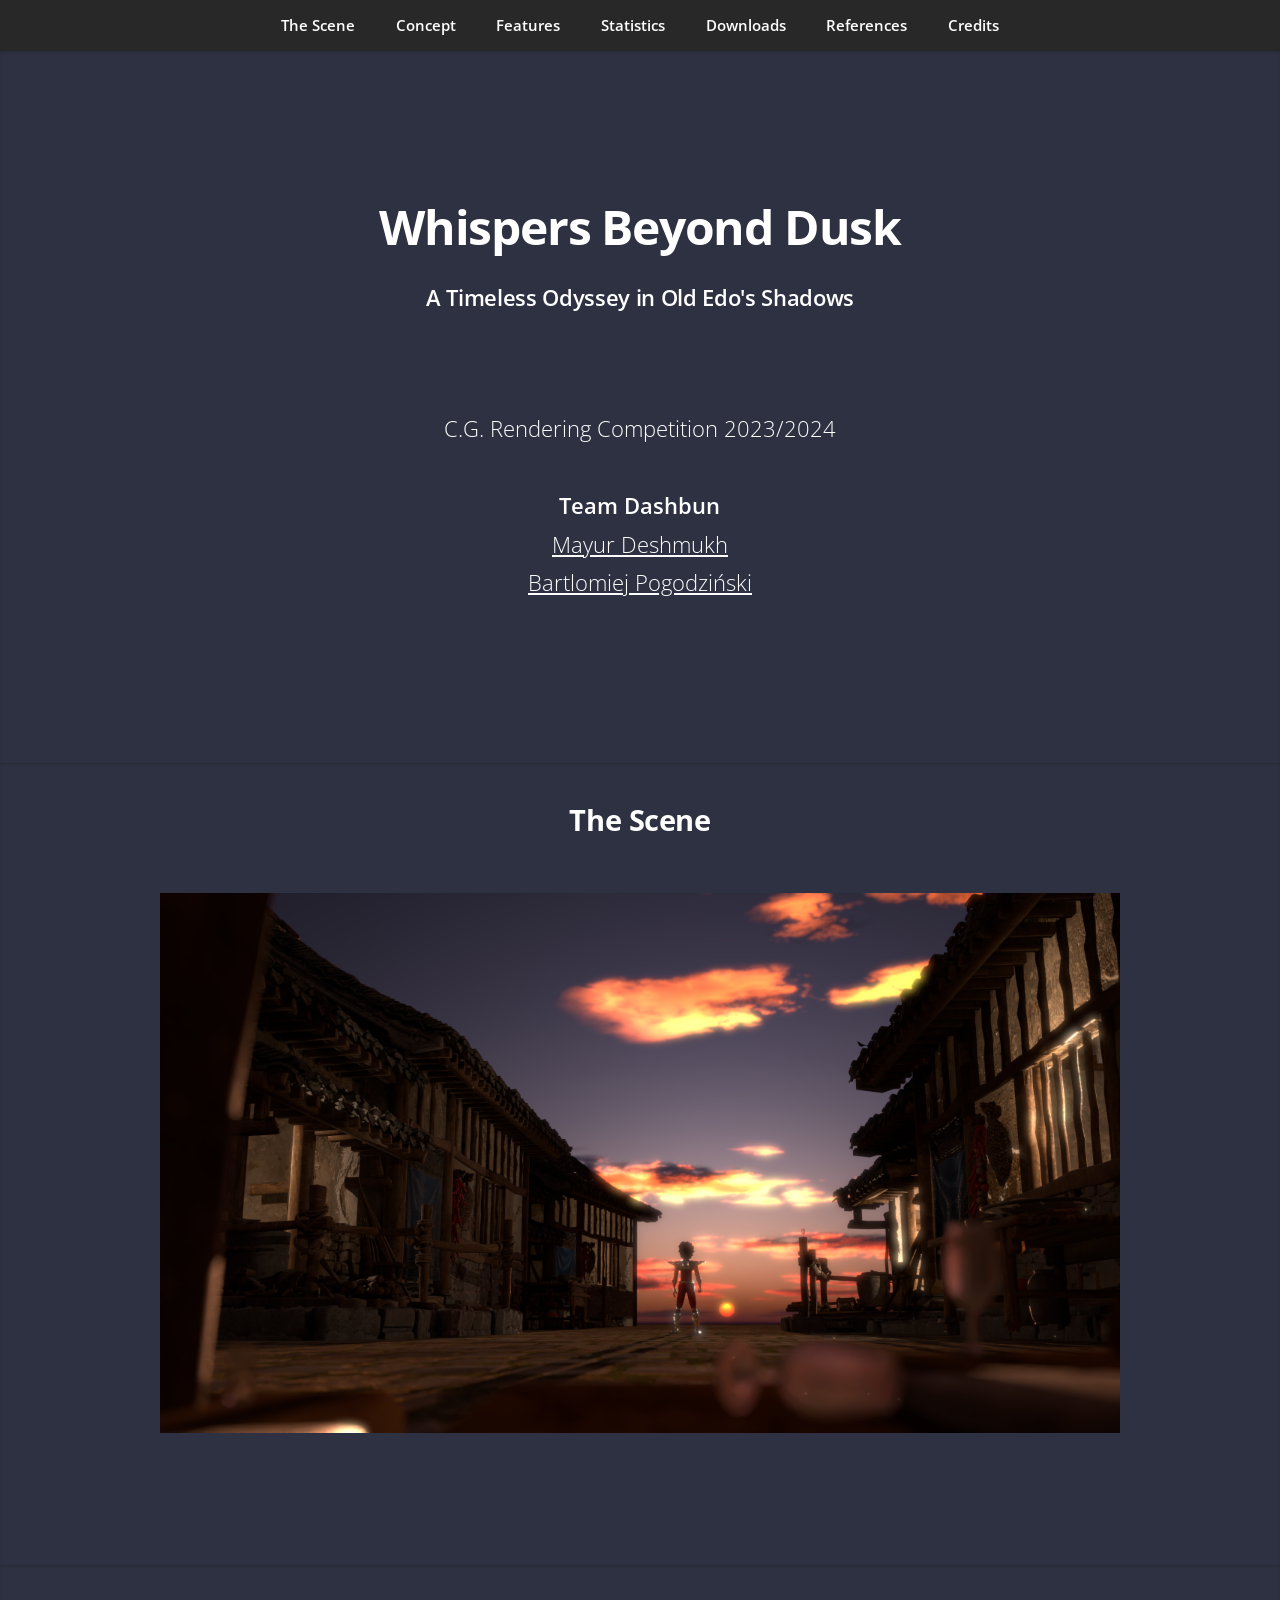
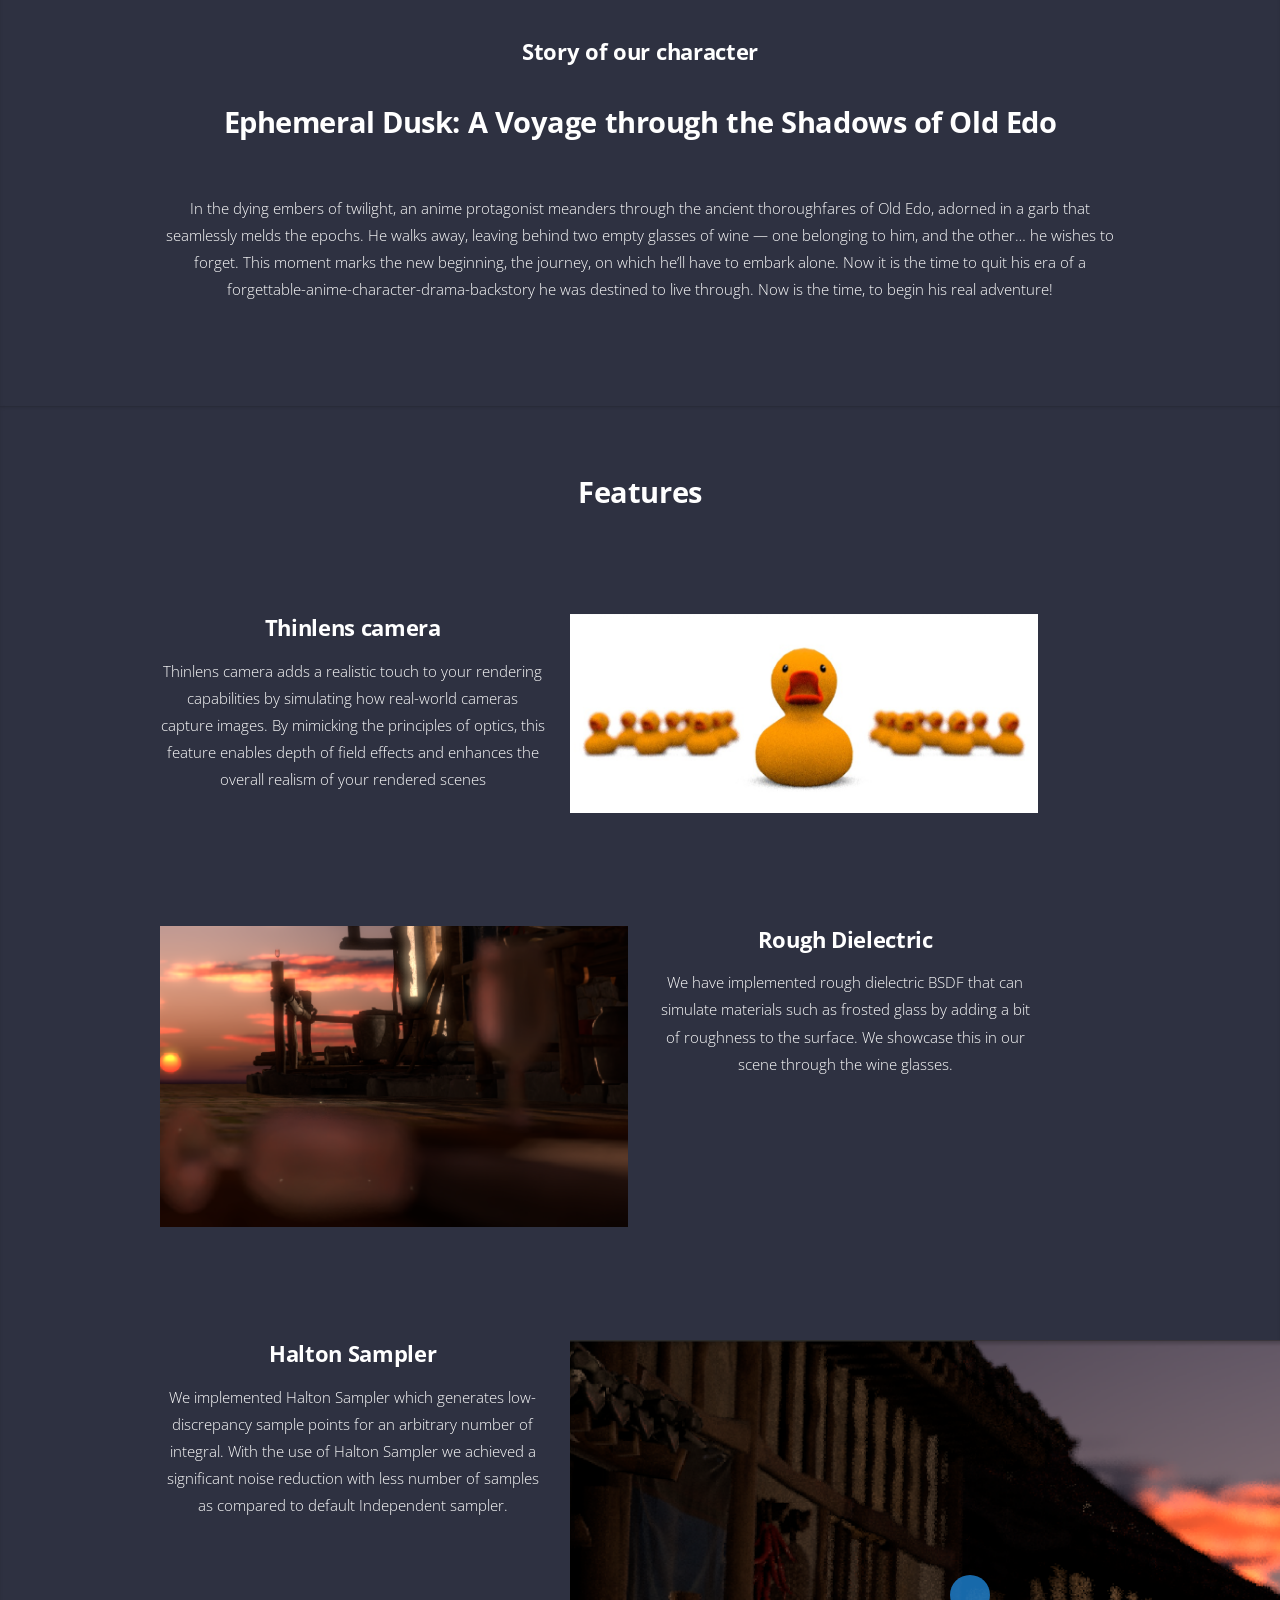
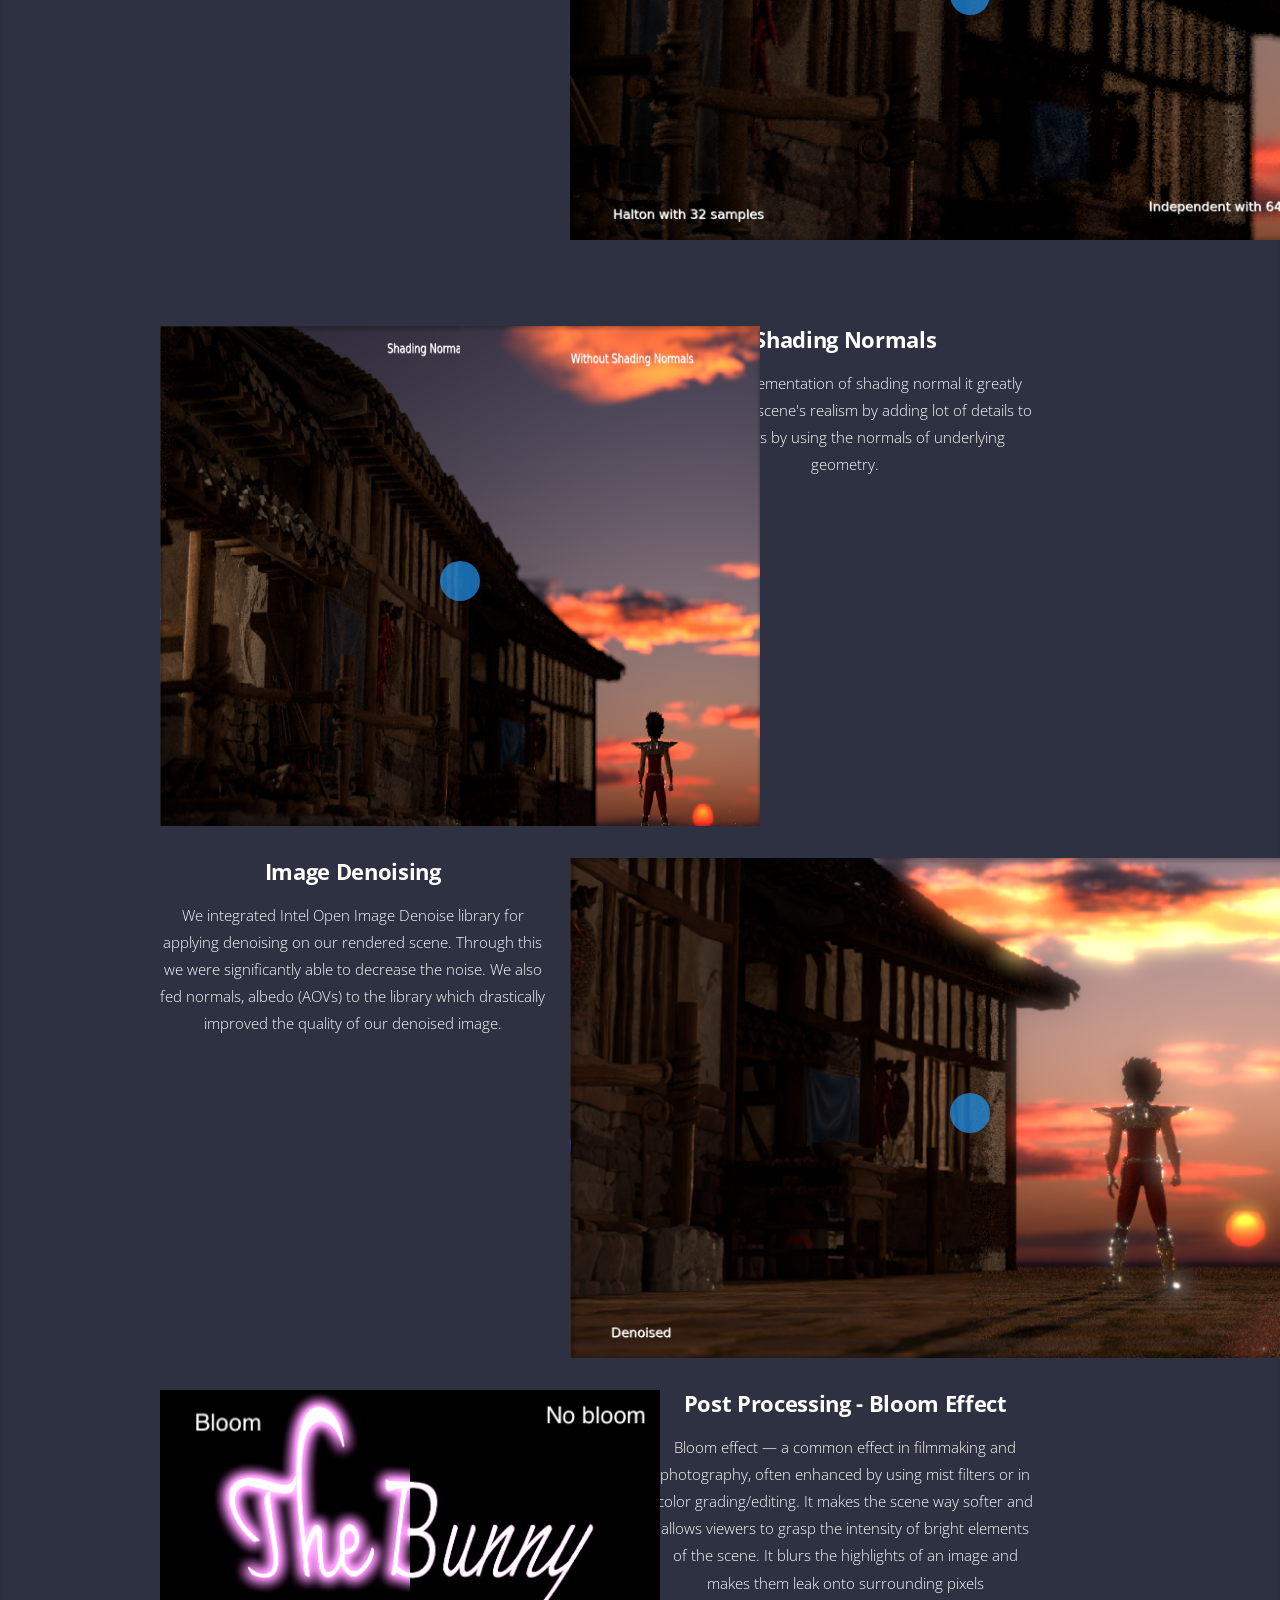
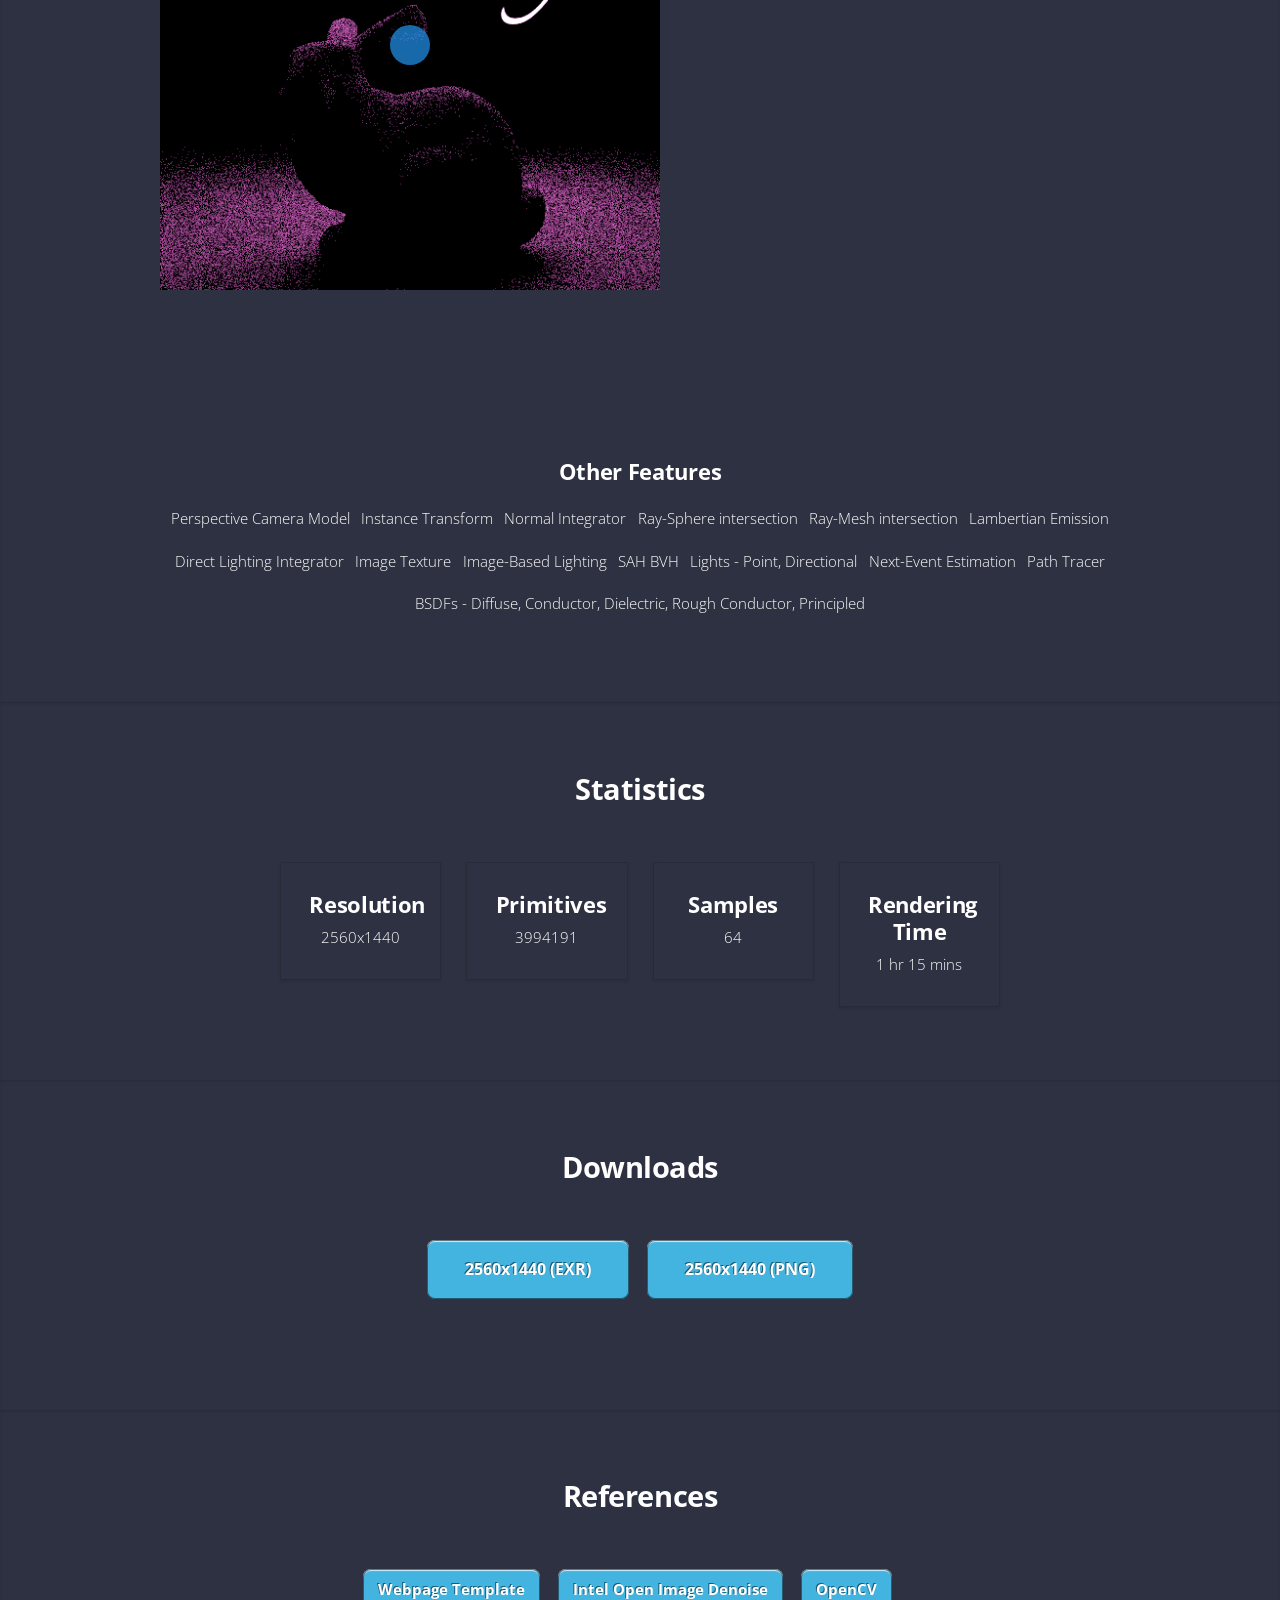
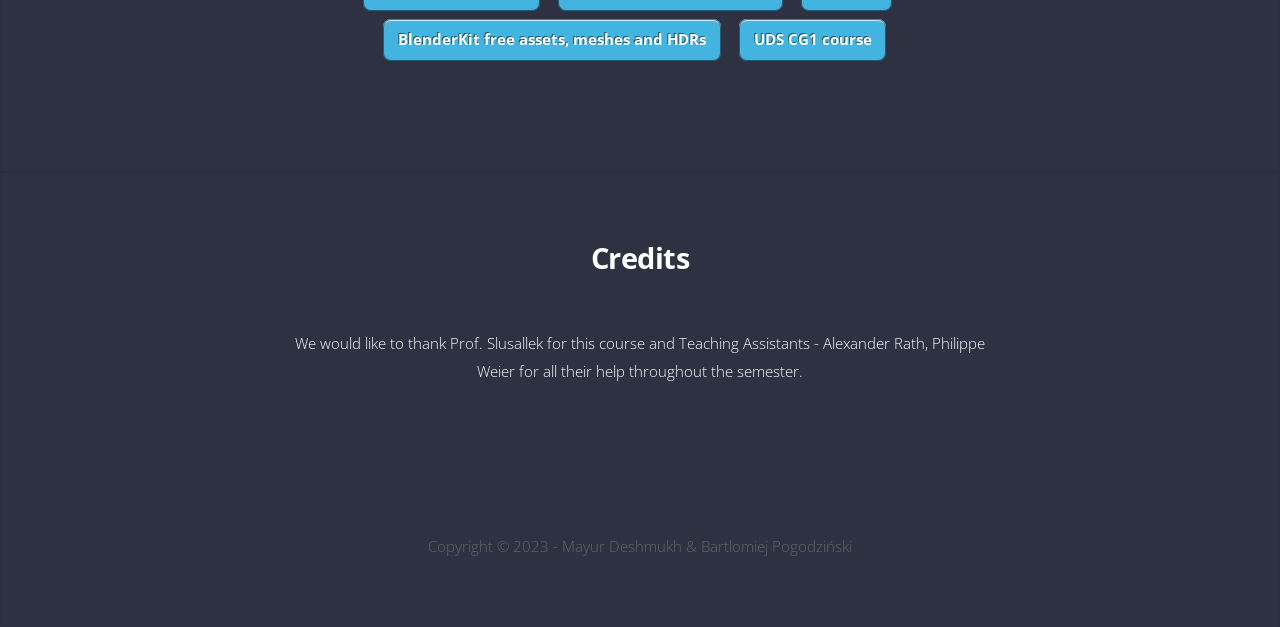
==== commit f9f06f43: "Update denoising image" ====
--- a/website/index.html
+++ b/website/index.html
@@ -144,10 +144,10 @@
 						<div class="col-6 col-6-medium col-12-small">
 							<div class="img-comp-container">
 								<div class="img-comp-img">
-									<img src="images/denoising/noisy.png" width="400" height="400">
-								</div>
-								<div class="img-comp-img img-comp-overlay">
-									<img src="images/denoising/denoised.png" width="400" height="400">
+									<img src="images/noisy.png" width="800" height="500">
+								</div>
+								<div class="img-comp-img img-comp-overlay">
+									<img src="images/denoised.png" width="800" height="500">
 								</div>
 							</div>
 							
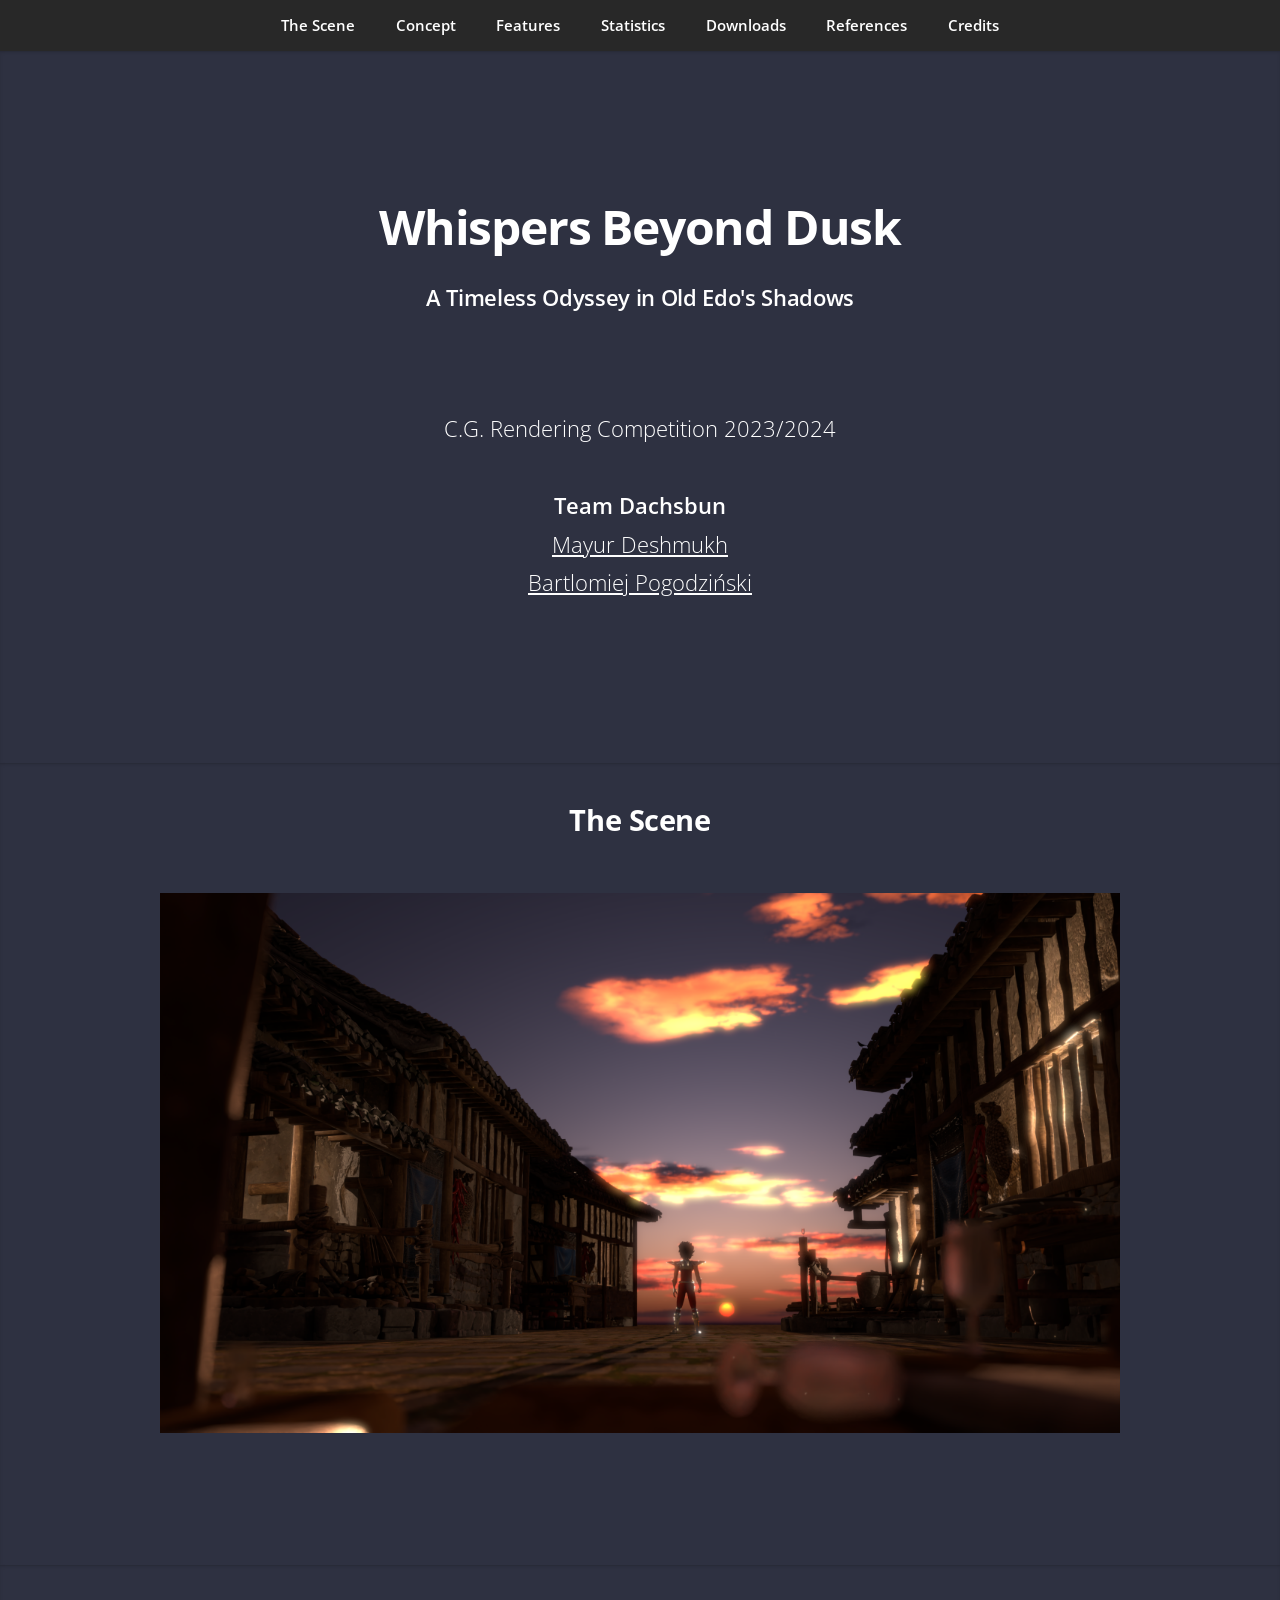
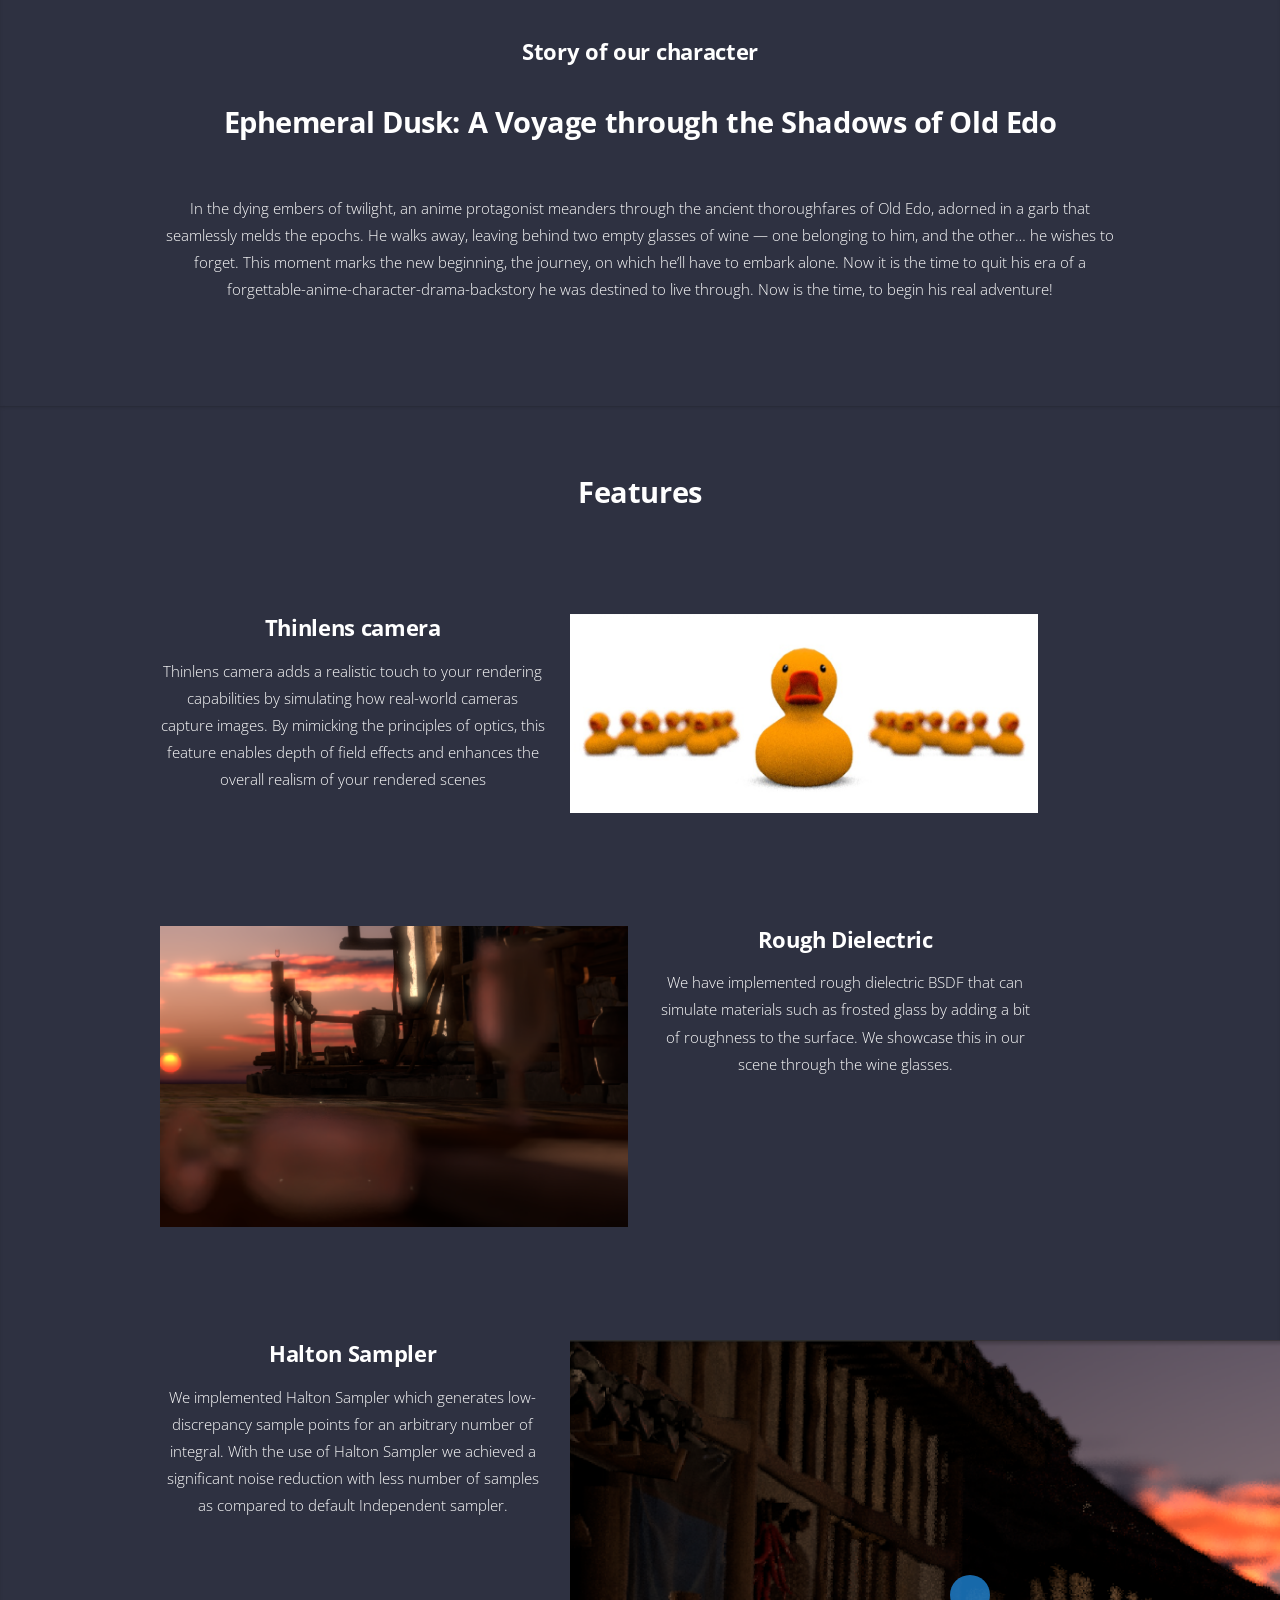
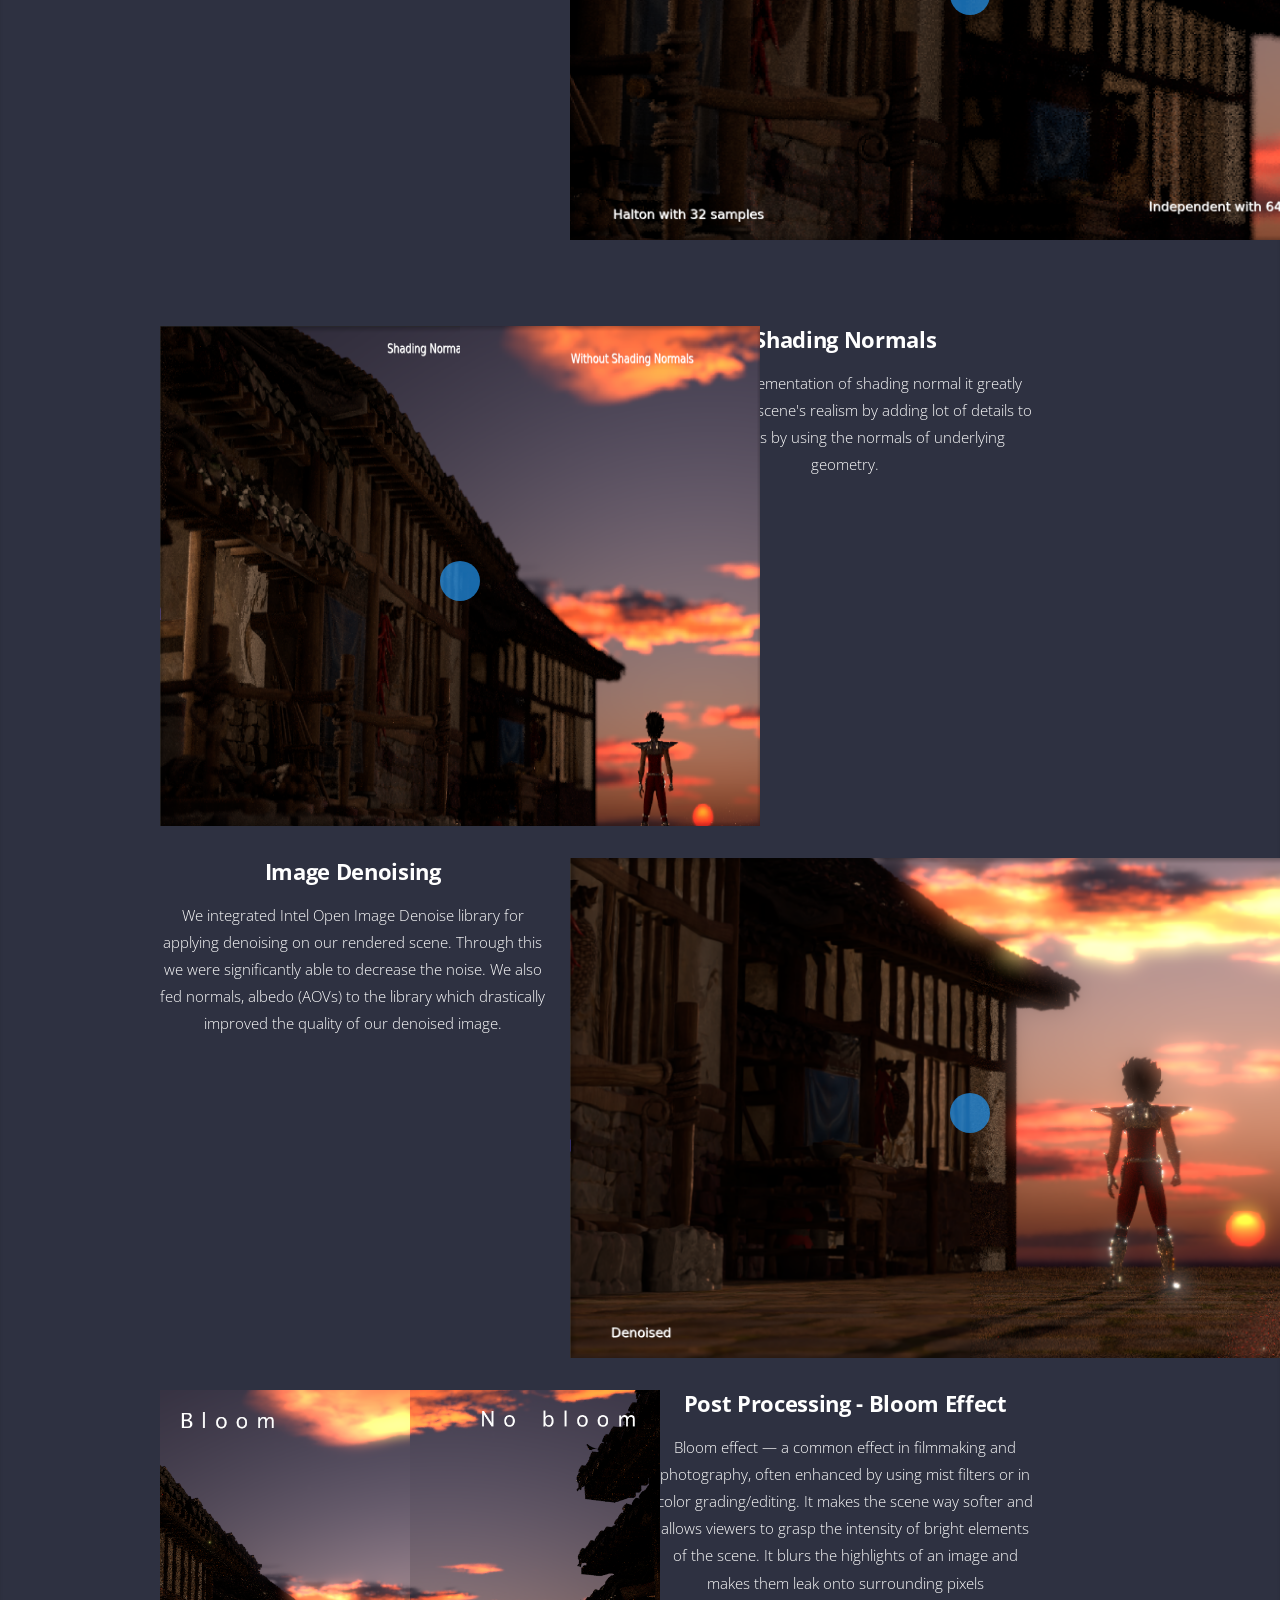
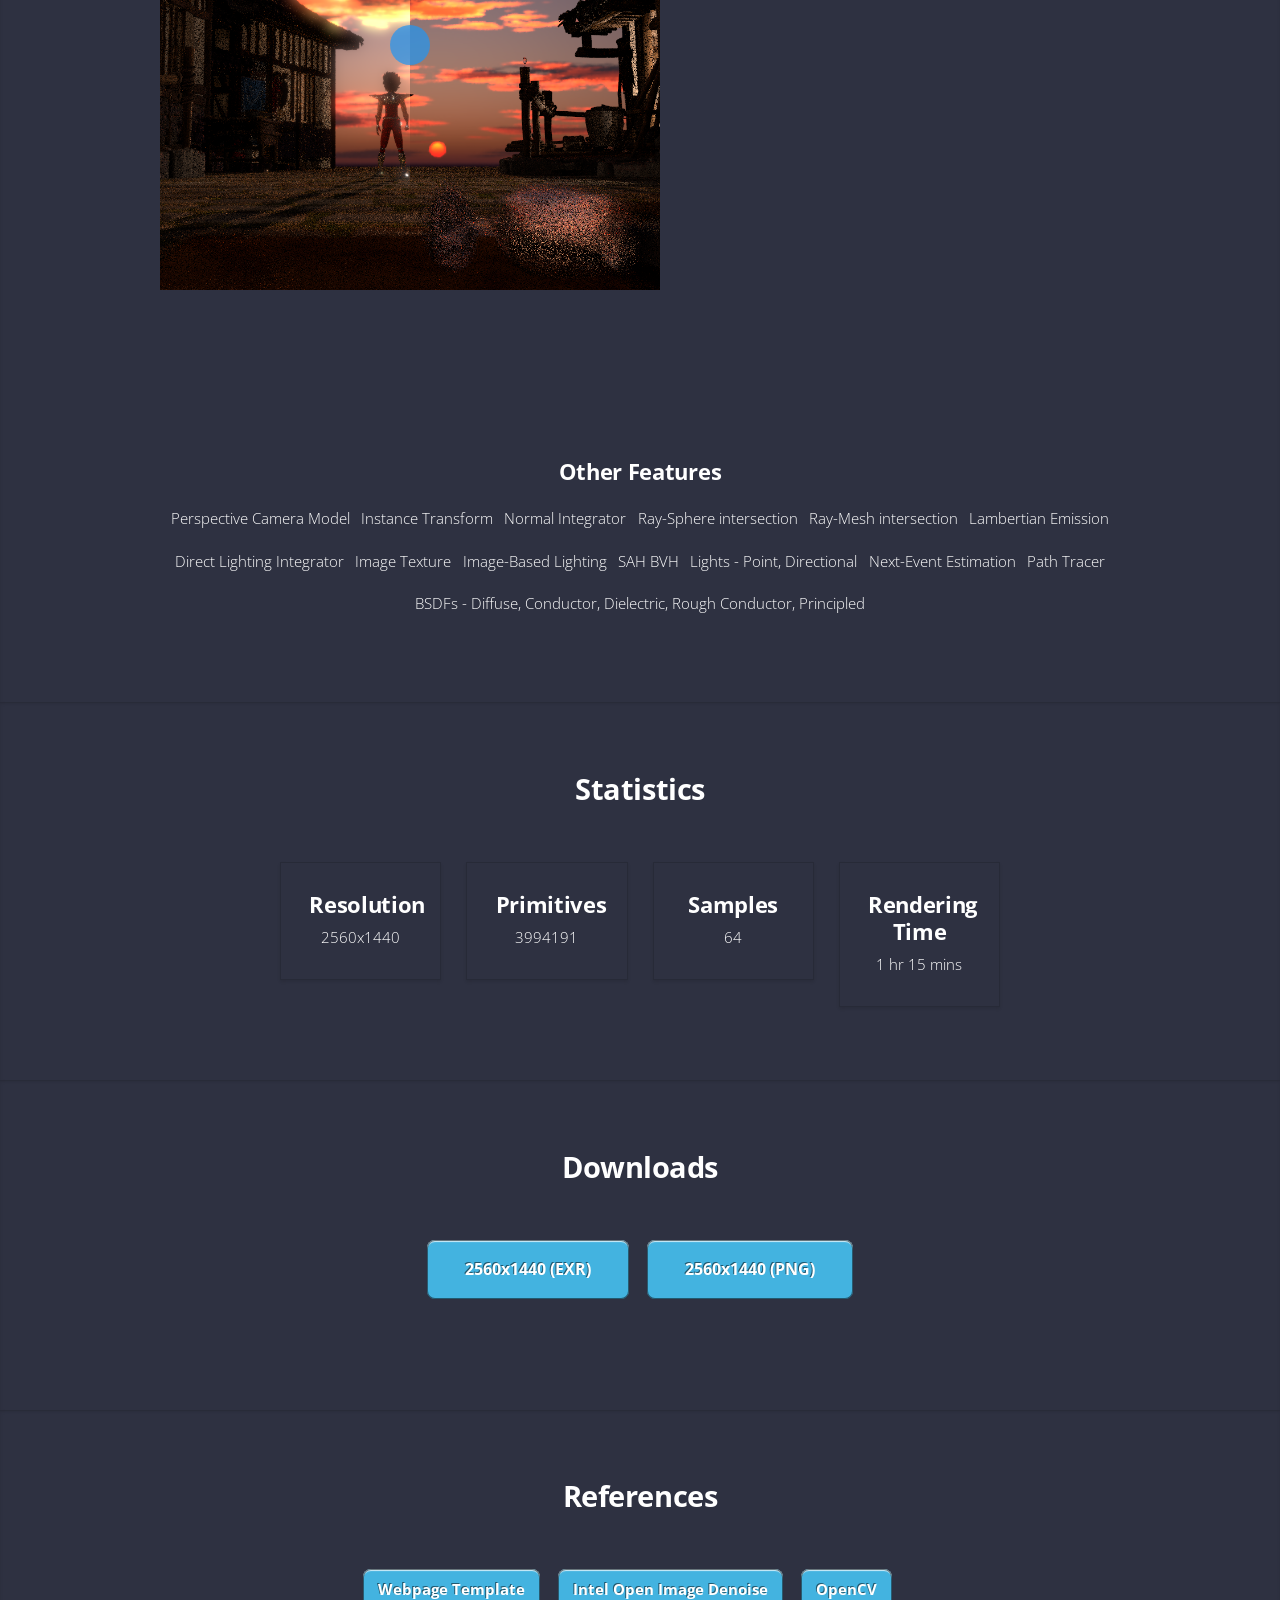
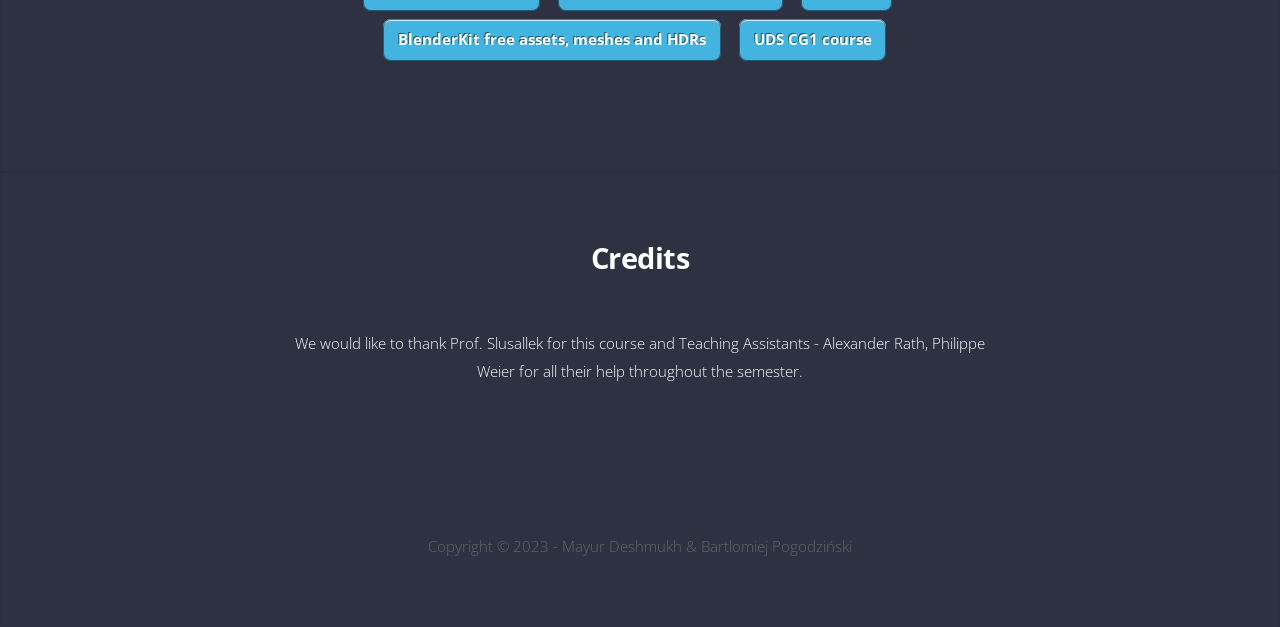
==== commit 9e529307: "Update bloom and fix team name typo" ====
--- a/website/index.html
+++ b/website/index.html
@@ -37,7 +37,7 @@
 								<br><br>
 							<!-- </header> -->
 							<center><p>C.G. Rendering Competition 2023/2024 <br> <br>
-								<strong style="color: #fff">Team Dashbun</strong> <br>
+								<strong style="color: #fff">Team Dachsbun</strong> <br>
 							<a href="https://www.linkedin.com/in/mayurdeshmukh10/">Mayur Deshmukh</a><br>
 							<a href="https://www.linkedin.com/in/bartlomiejpogodzinski/">Bartlomiej Pogodziński</a></p></center>
 						</div>
@@ -155,10 +155,10 @@
 						<div class="col-6 col-6-medium col-12-small">
 							<div class="img-comp-container">
 								<div class="img-comp-img">
-									<img src="images/bloom/non_bloomed.png" width="500" height="500">
-								</div>
-								<div class="img-comp-img img-comp-overlay">
-									<img src="images/bloom/bloomed.png" width="500" height="500">
+									<img src="images/bloom/no_bloom_f.png" width="500" height="500">
+								</div>
+								<div class="img-comp-img img-comp-overlay">
+									<img src="images/bloom/bloom_f.png" width="500" height="500">
 								</div>
 							</div>
 								<!-- <a class="image featured"><img src="images/bloom_effect.png" alt="" /></a> -->
